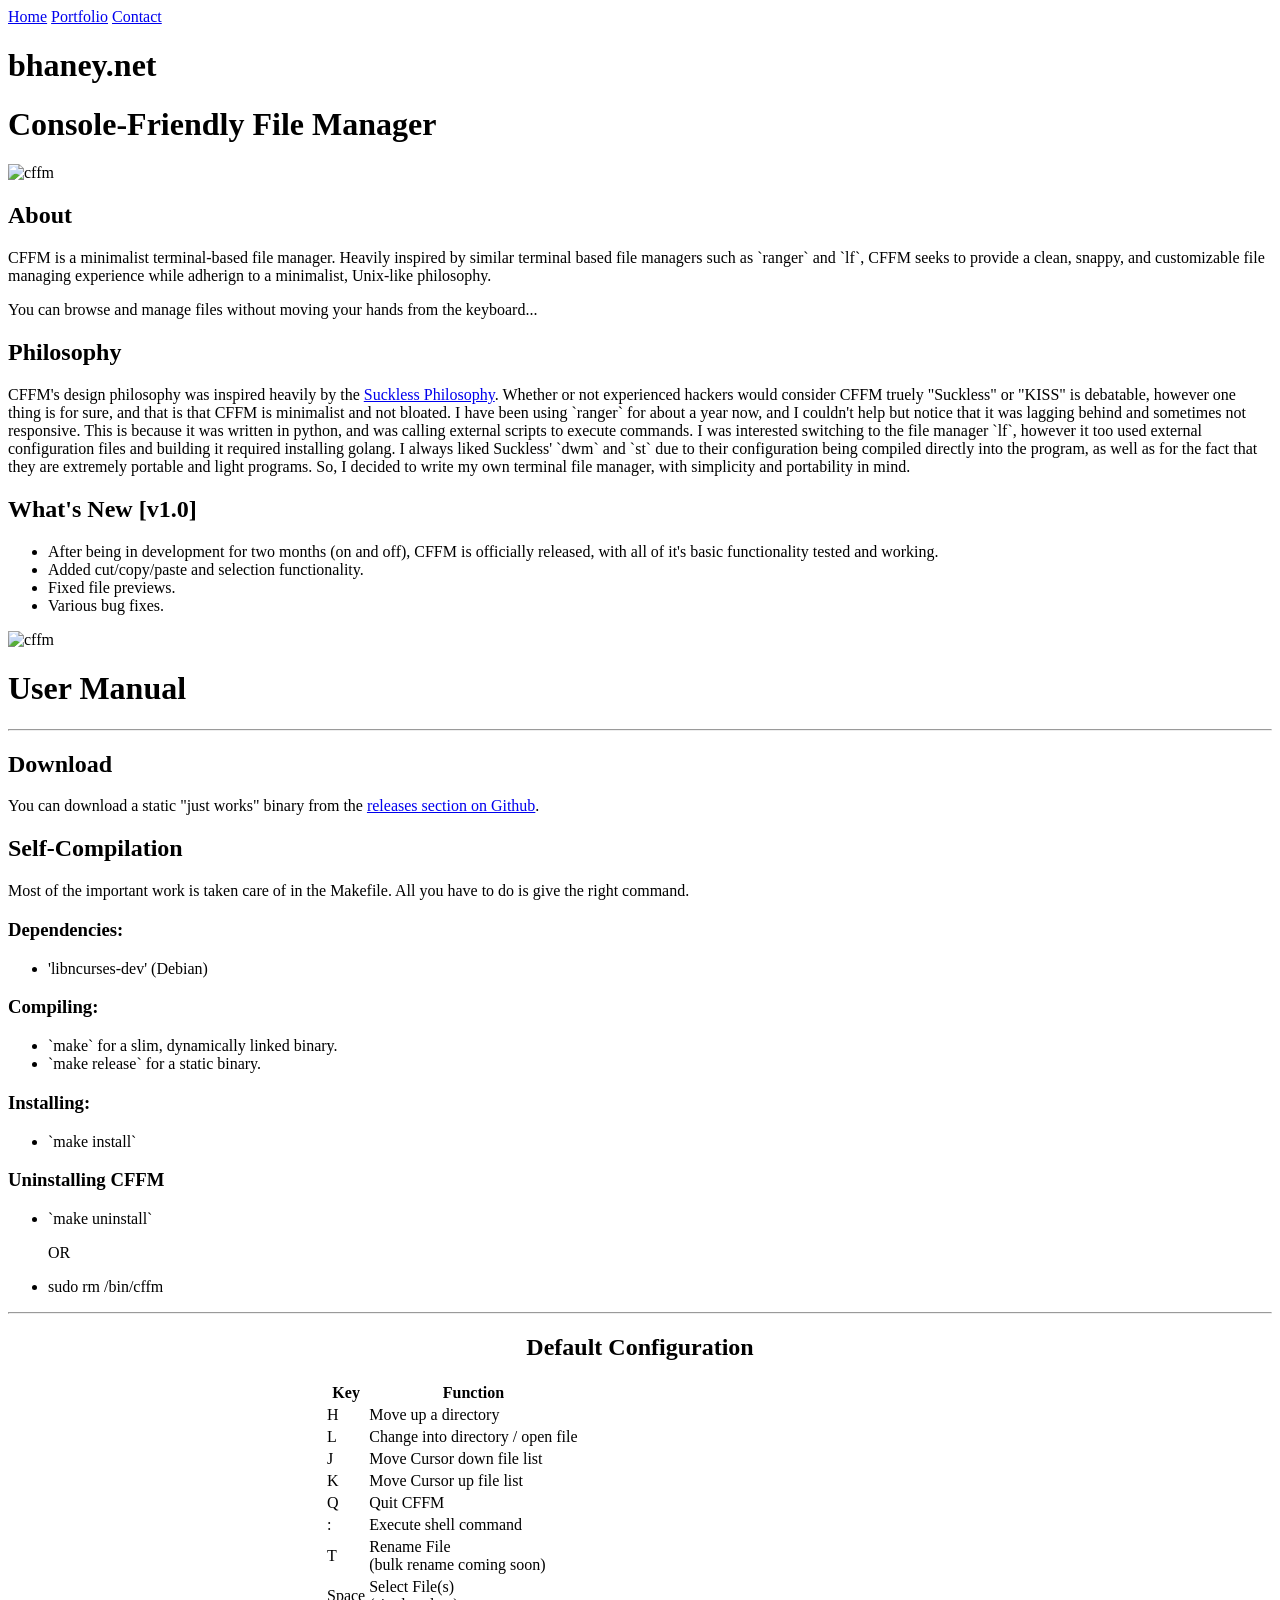
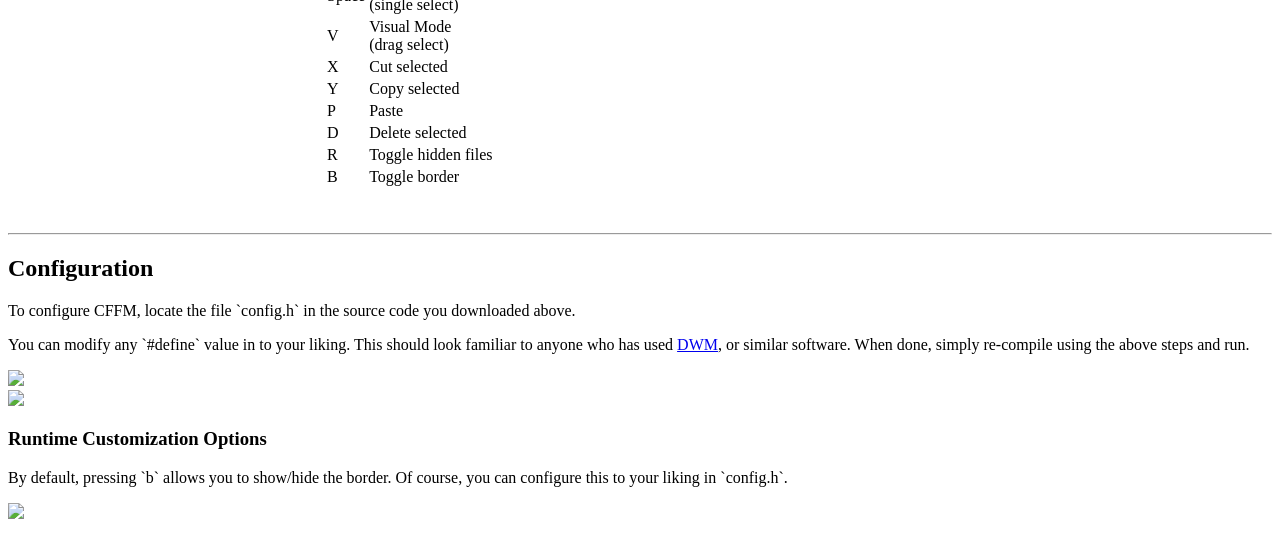
==== about-cffm.html @ 66044478 "Initial Commit" ====
<!DOCTYPE html>
<html lang="en">
<head>
    <meta charset="UTF-8">
    <meta name="viewport" content="width=device-width, initial-scale=1.0">
    <title>bhaney.net</title>
    <link rel="stylesheet" href="res/styles.css">
    <link rel="stylesheet" href="res/fa/css/all.css">
</head>
<body>

    <div class="topnav">
      <a href="index.html">Home</a>
      <a href="portfolio.html">Portfolio</a>
      <a href="contact.html">Contact</a>
      <h1>bhaney.net</h1>
    </div> 

    <header>
        <h1>Console-Friendly File Manager</h1>
    </header>

    <div class = "info-container">
   
    <div class = "about">
      <img src="res/cffm.png" alt="cffm">
    </div>
    <div class="sidebar">
      <h2>About</h2>
      <p>CFFM is a minimalist terminal-based file manager. Heavily inspired by similar terminal based file managers such as `ranger` and `lf`, CFFM seeks to provide a clean, snappy, and customizable file managing experience while adherign to a minimalist, Unix-like philosophy. </p>
    
      <p>You can browse and manage files without moving your hands from the keyboard...</p>
    </div>

   
    </div>

    <div class="section">
      <h2>Philosophy</h2>
      <p>CFFM's design philosophy was inspired heavily by the <a href="https://suckless.org/philosophy/"> Suckless Philosophy</a>. Whether or not experienced hackers would consider CFFM truely "Suckless" or "KISS" is debatable, however one thing is for sure, and that is that CFFM is minimalist and not bloated. I have been using `ranger` for about a year now, and I couldn't help but notice that it was lagging behind and sometimes not responsive. This is because it was written in python, and was calling external scripts to execute commands. I was interested switching to the file manager `lf`, however it too used external configuration files and building it required installing golang. I always liked Suckless' `dwm` and `st` due to their configuration being compiled directly into the program, as well as for the fact that they are extremely portable and light programs. So, I decided to write my own terminal file manager, with simplicity and portability in mind.</p>


    </div>

    <div class="section">
      <h2> What's New [v1.0] </h2>
      <ul>
        <li>After being in development for two months (on and off), CFFM is officially released, with all of it's basic functionality tested and working.</li>

        <li>Added cut/copy/paste and selection functionality.</li>

        <li>Fixed file previews.</li>

        <li>Various bug fixes.</li>
      </ul>

      <img src="res/cffm-useage.gif" alt="cffm">
    </div>


    <div class="section">
      <header>
      <h1> 
        <i class="fa-solid fa-book"></i> 
        User Manual
        <i class="fa-solid fa-book"></i>
      </h1>
      <hr>
      </header>

      <h2> Download <i class="fa-solid fa-download"></i></h2>
      You can download a static "just works" binary from the <a href="https://github.com/pointerisnull/cffm/releases"> releases section on Github</a>.

      <h2>Self-Compilation <i class="fa-solid fa-gears"></i></h2>
      <p>Most of the important work is taken care of in the Makefile. All you have to do is give the right command.</p>
      <h3>Dependencies: </h3>

      <ul>
        <li>'libncurses-dev' (Debian)</li>
      </ul>

      <h3> Compiling:</h3>
        <ul>
          <li>`make` for a slim, dynamically linked binary.</li>

          <li>`make release` for a static binary.</li>
        </ul>
      <h3>Installing:</h3>
        <ul>
          <li>`make install`</li>
        </ul>
      <h3>Uninstalling CFFM</h3>
        <ul>
          <li>`make uninstall`</li>
          <p>OR</p>
          <li>sudo rm /bin/cffm</li>
        </ul>
      <hr>

      <h2 style="text-align: center;">Default Configuration</h2>
      <table style="margin-left: 25%">
      <tr>
        <th>Key</th>
        <th>Function</th>
      </tr>      
      <tr>
        <td>H</td>
        <td>Move up a directory</td>
      </tr>
      <tr>
        <td>L</td>
        <td>Change into directory / open file</td>
      </tr>
      <tr>
        <td>J</td>
        <td>Move Cursor down file list</td>
      </tr>
      <tr>
        <td>K</td>
        <td>Move Cursor up file list</td>
      </tr>
      <tr>
        <td>Q</td>
        <td>Quit CFFM</td>
      </tr>
      <tr>
        <td>:</td>
        <td>Execute shell command</td>
      </tr>
      <tr>
        <td>T</td>
        <td>Rename File <br>(bulk rename coming soon)</td>
      </tr>
      <tr>
        <td>Space</td>
        <td>Select File(s)<br>(single select)</td>
      </tr>
      <tr>
        <td>V</td>
        <td>Visual Mode <br>(drag select)</td>
      </tr>
      <tr>
        <td>X</td>
        <td>Cut selected</td>
      </tr>
      <tr>
        <td>Y</td>
        <td>Copy selected</td>
      </tr>
      <tr>
        <td>P</td>
        <td>Paste</td>
      </tr>
      <tr>
        <td>D</td>
        <td>Delete selected</td>
      </tr>
      <tr>
        <td>R</td>
        <td>Toggle hidden files</td>
      </tr>
      <tr>
        <td>B</td>
        <td>Toggle border</td>
      </tr>
      </table>
      <br>
      <br>
      <hr>
    </div>

      <div class = "info-container">

      <div class="sidebar">
        <h2> Configuration <i class="fa-solid fa-wrench"></i></h2>
        <p>To configure CFFM, locate the file `config.h` in the source code you downloaded above.</p>
        <p>You can modify any `#define` value in to your liking. This should look familiar to anyone who has used <a href="https://dwm.suckless.org/">DWM</a>, or similar software. When done, simply re-compile using the above steps and run.</p>
      </div>

       <div class = "about">
        <img src="res/config.h.png">
      </div>
         
    </div>

    <div class = "section">
      <img src="res/cffm-custom.gif">
    </div>

    <div class = "section">
      <h3>Runtime Customization Options</h3> 
      <p>By default, pressing `b` allows you to show/hide the border. Of course, you can configure this to your liking in `config.h`.</p>
      <img src="res/borderswitch.gif">
      <h4> </h4>
    </div>
</body>
</html>
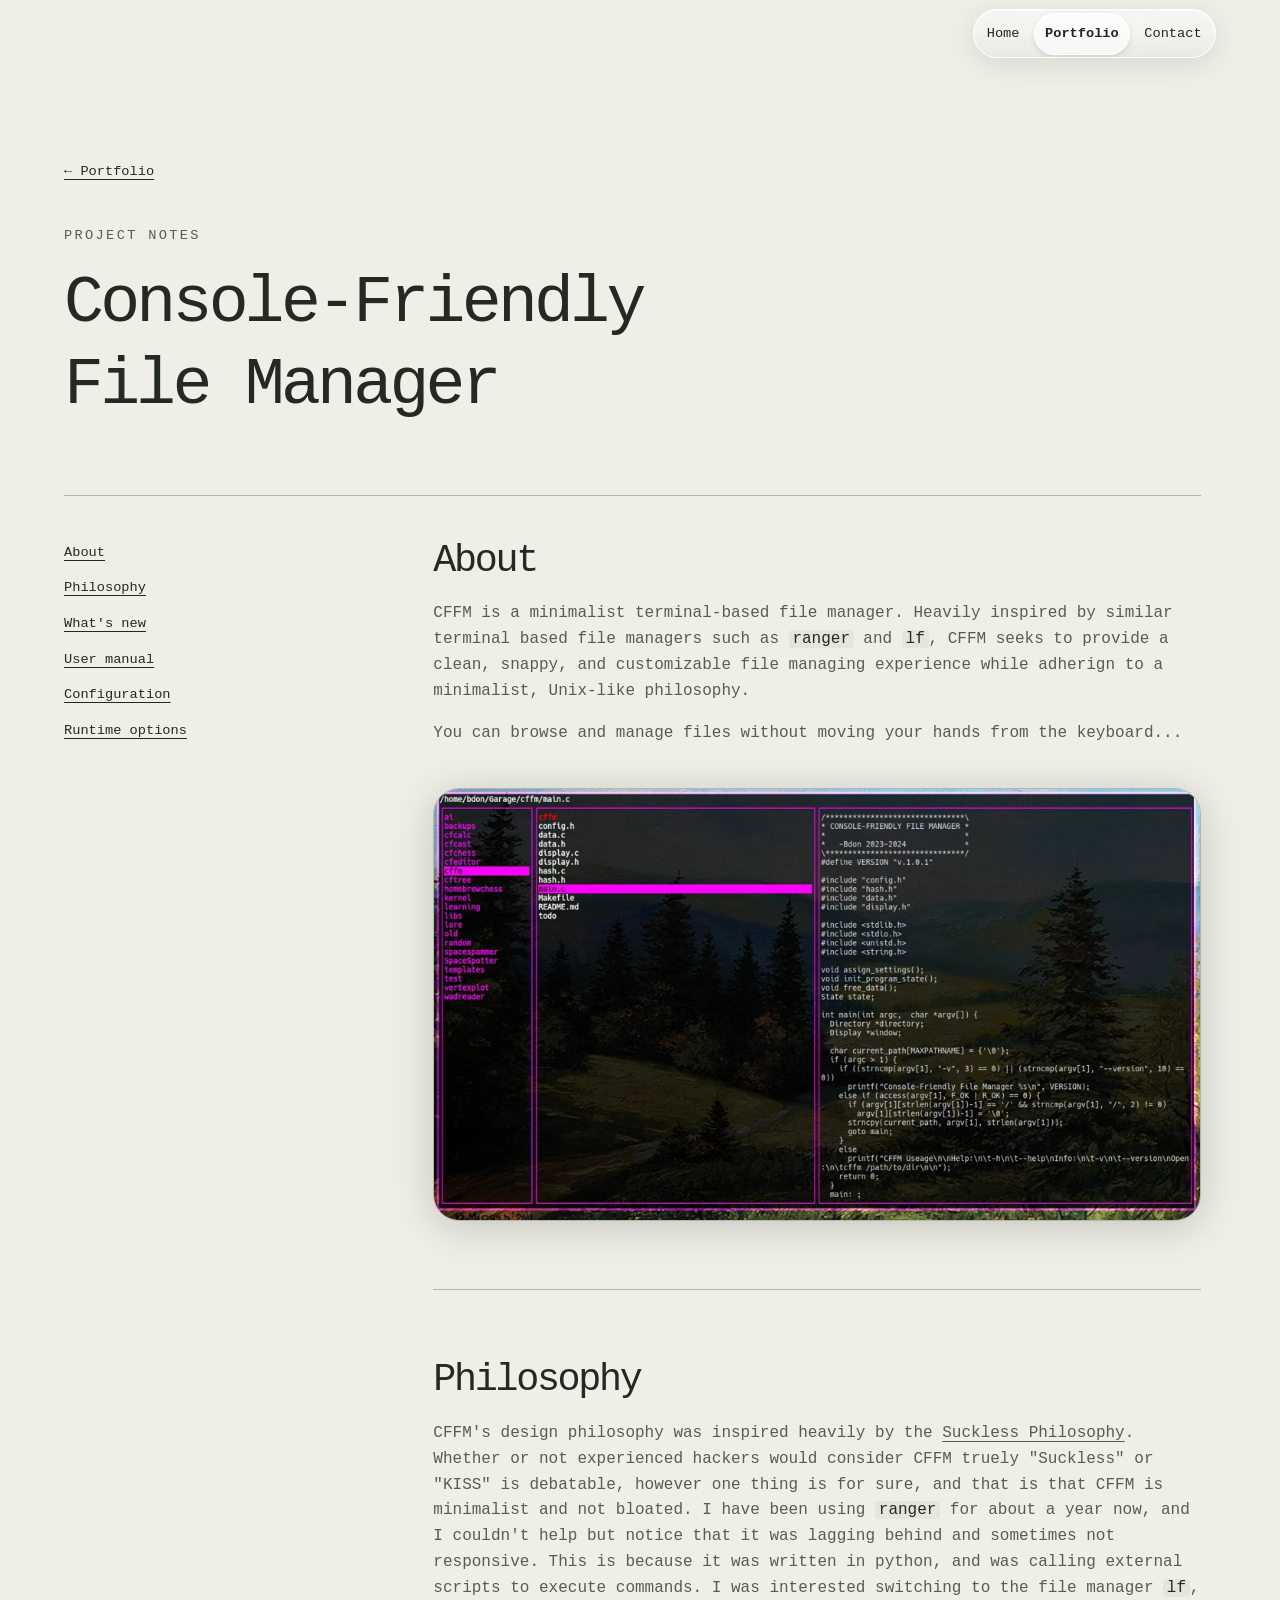
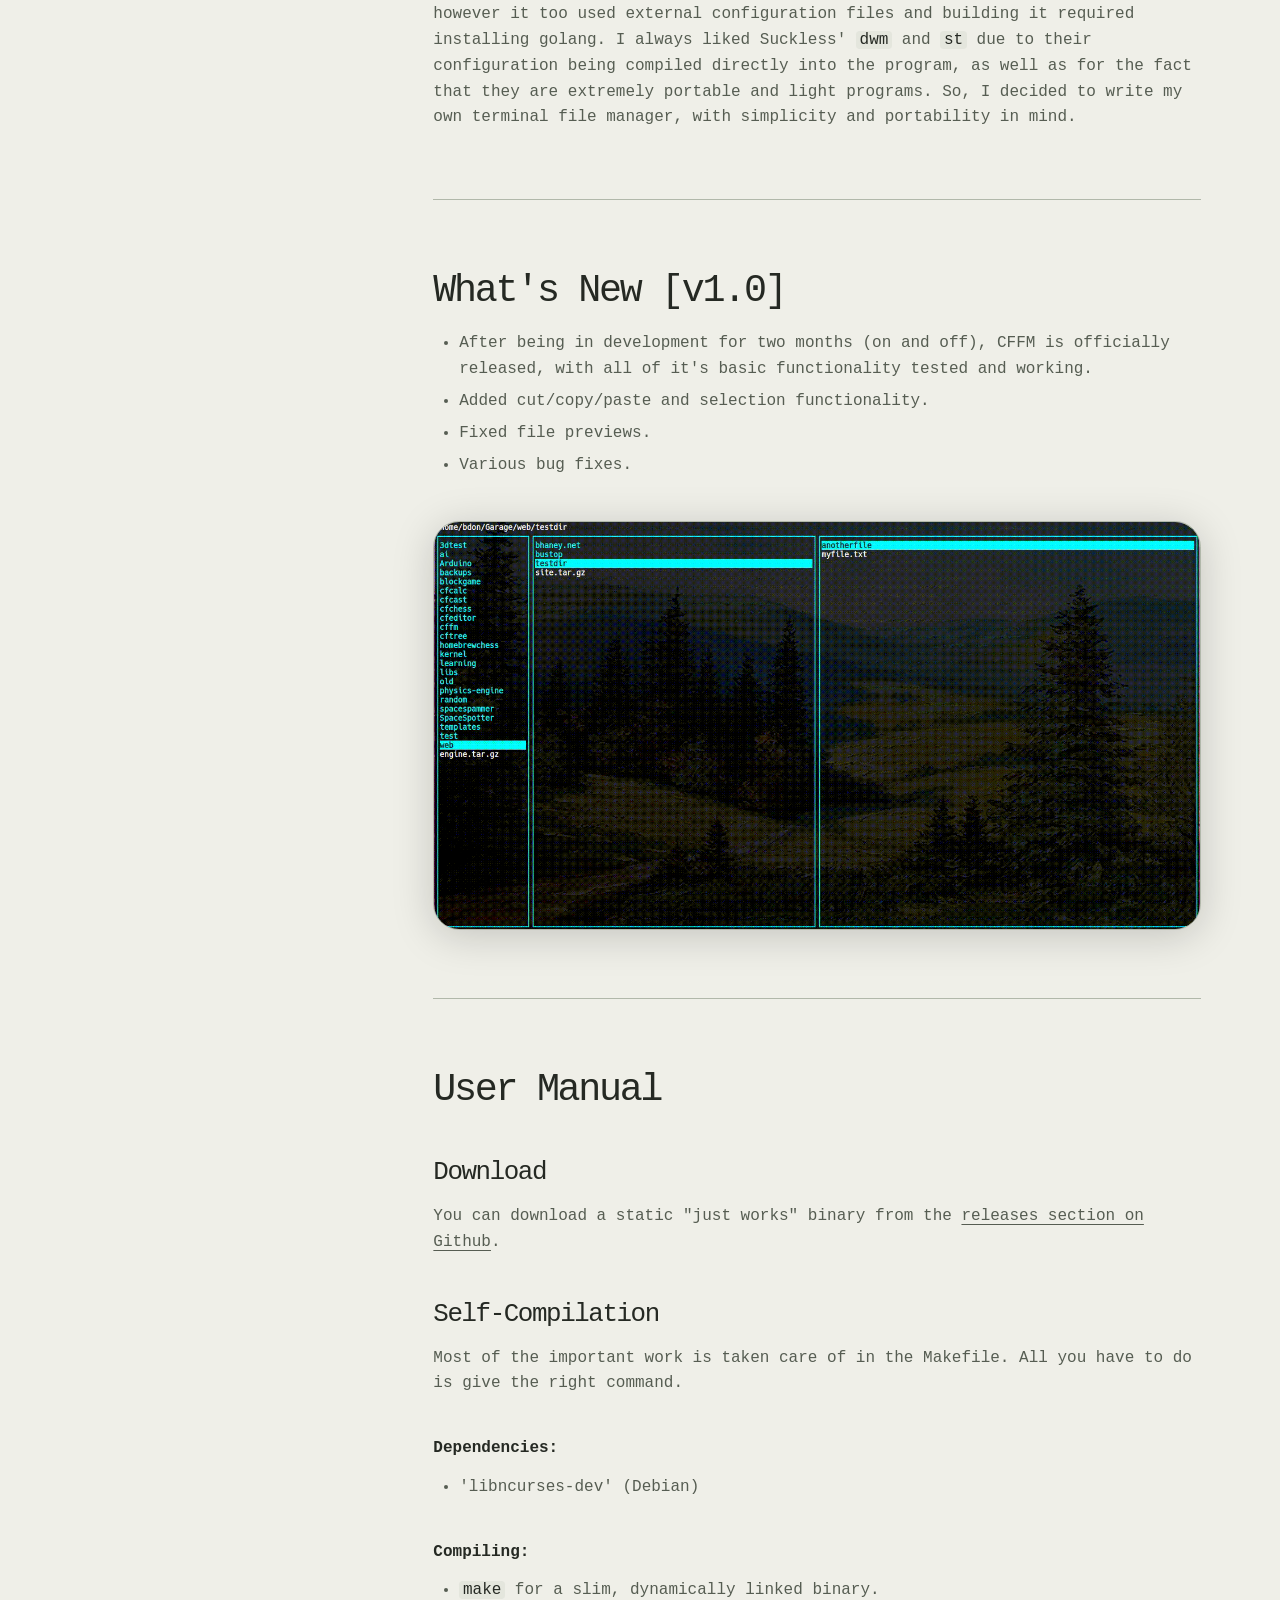
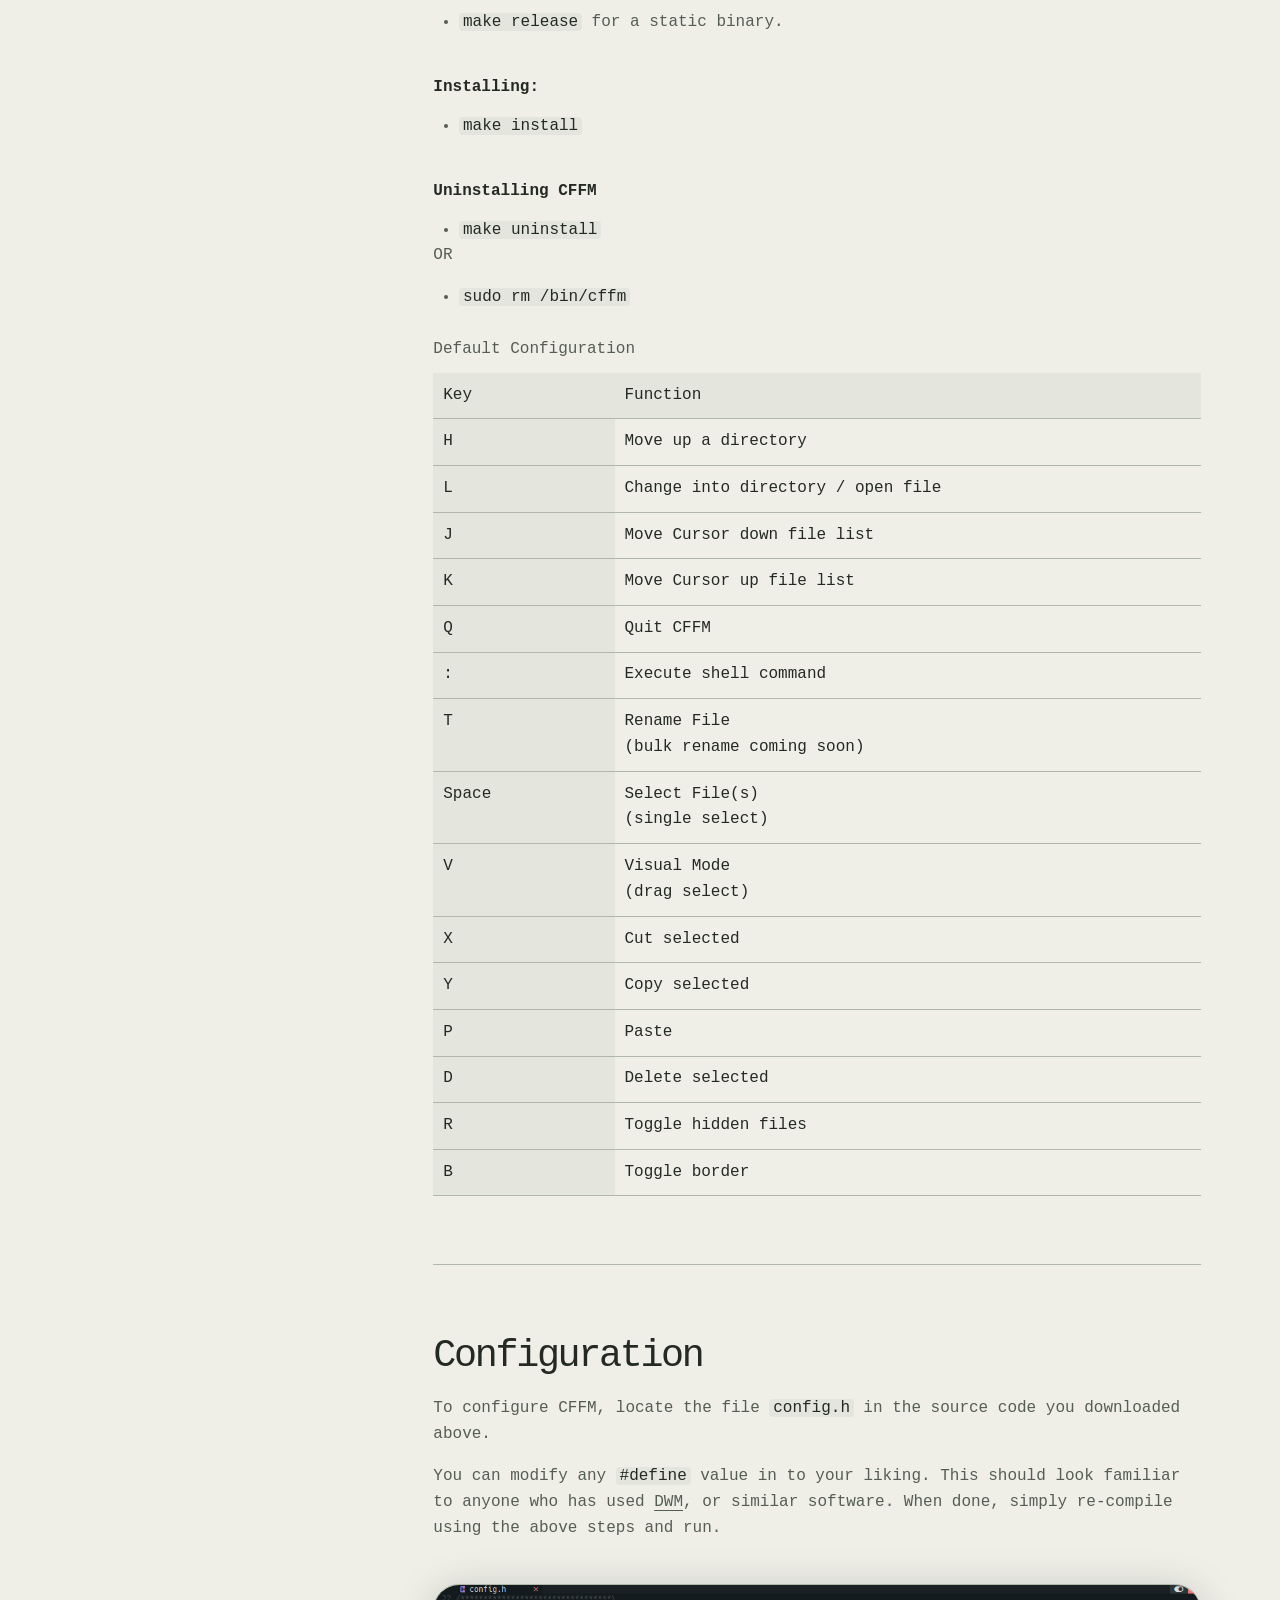
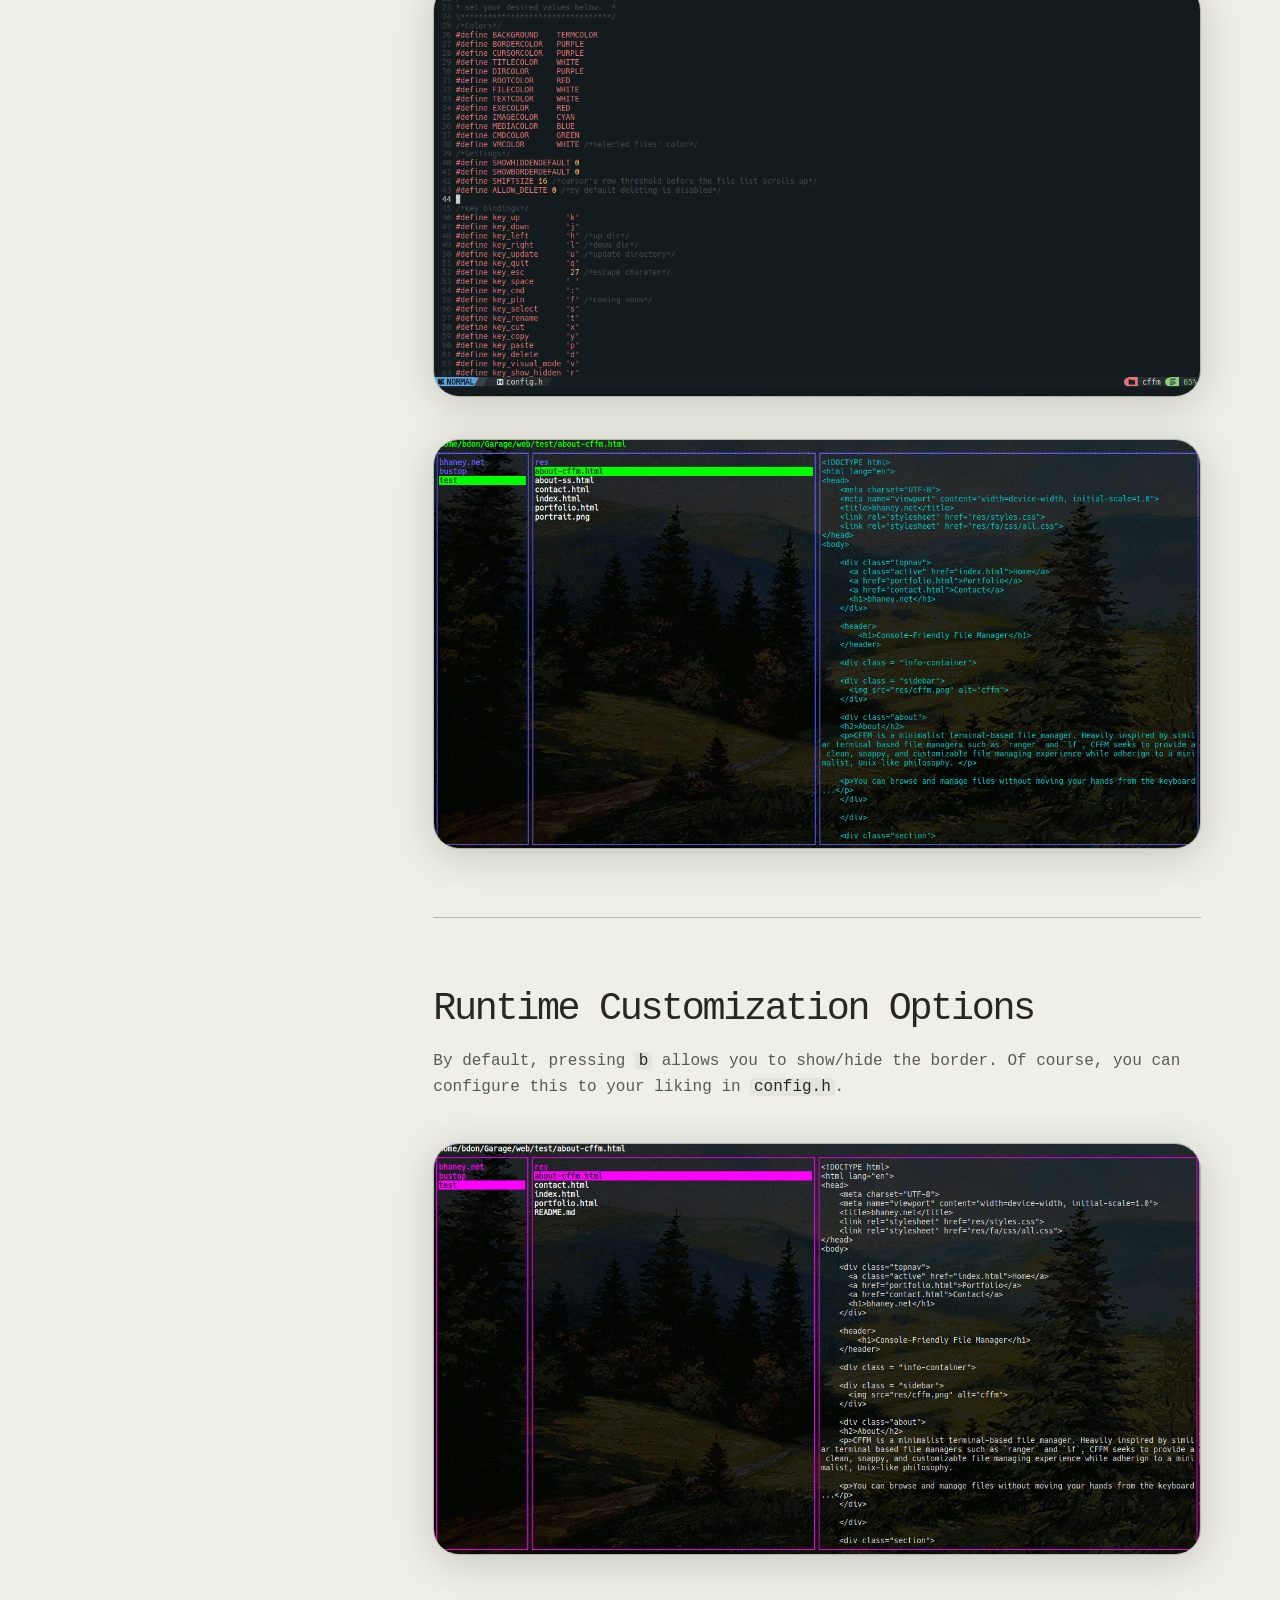
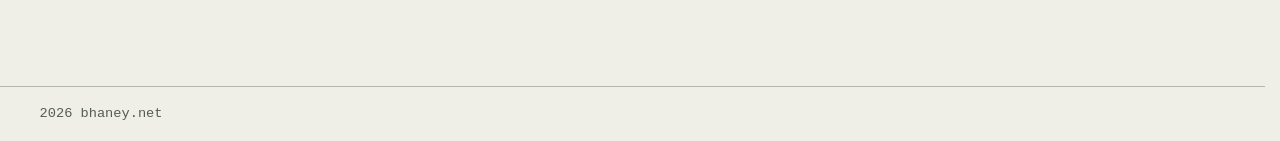
==== commit 2ed810c2: "Complete overhaul. Includes Javascript animation fallback if browser does not support new CSS." ====
--- a/about-cffm.html
+++ b/about-cffm.html
@@ -1,197 +1,360 @@
 <!DOCTYPE html>
 <html lang="en">
+
 <head>
     <meta charset="UTF-8">
     <meta name="viewport" content="width=device-width, initial-scale=1.0">
     <title>bhaney.net</title>
-    <link rel="stylesheet" href="res/styles.css">
-    <link rel="stylesheet" href="res/fa/css/all.css">
+    <link rel="stylesheet" href="css/root.css">
+    <link rel="stylesheet" href="css/elements.css">
+    <link rel="stylesheet" href="css/animate.css">
+    <link rel="stylesheet" href="css/glass.css">
+    <link rel="stylesheet" href="css/popup.css">
+    <link rel="stylesheet" href="css/liquid.css">
+    <script src="js/style.js"></script>
 </head>
-<body>
-
-    <div class="topnav">
-      <a href="index.html">Home</a>
-      <a href="portfolio.html">Portfolio</a>
-      <a href="contact.html">Contact</a>
-      <h1>bhaney.net</h1>
-    </div> 
-
-    <header>
-        <h1>Console-Friendly File Manager</h1>
+
+<body class="project-page">
+    <a class="skip" href="#main">Skip to content</a>
+
+    <header class="topnav">
+        <a class="brand" href="index.html">bhaney.net</a>
+        <nav aria-label="Primary">
+            <a href="index.html">Home</a>
+            <a href="portfolio.html" aria-current="location">Portfolio</a>
+            <a href="contact.html">Contact</a>
+        </nav>
     </header>
 
-    <div class = "info-container">
-   
-    <div class = "about">
-      <img src="res/cffm.png" alt="cffm">
-    </div>
-    <div class="sidebar">
-      <h2>About</h2>
-      <p>CFFM is a minimalist terminal-based file manager. Heavily inspired by similar terminal based file managers such as `ranger` and `lf`, CFFM seeks to provide a clean, snappy, and customizable file managing experience while adherign to a minimalist, Unix-like philosophy. </p>
-    
-      <p>You can browse and manage files without moving your hands from the keyboard...</p>
-    </div>
-
-   
-    </div>
-
-    <div class="section">
-      <h2>Philosophy</h2>
-      <p>CFFM's design philosophy was inspired heavily by the <a href="https://suckless.org/philosophy/"> Suckless Philosophy</a>. Whether or not experienced hackers would consider CFFM truely "Suckless" or "KISS" is debatable, however one thing is for sure, and that is that CFFM is minimalist and not bloated. I have been using `ranger` for about a year now, and I couldn't help but notice that it was lagging behind and sometimes not responsive. This is because it was written in python, and was calling external scripts to execute commands. I was interested switching to the file manager `lf`, however it too used external configuration files and building it required installing golang. I always liked Suckless' `dwm` and `st` due to their configuration being compiled directly into the program, as well as for the fact that they are extremely portable and light programs. So, I decided to write my own terminal file manager, with simplicity and portability in mind.</p>
-
-
-    </div>
-
-    <div class="section">
-      <h2> What's New [v1.0] </h2>
-      <ul>
-        <li>After being in development for two months (on and off), CFFM is officially released, with all of it's basic functionality tested and working.</li>
-
-        <li>Added cut/copy/paste and selection functionality.</li>
-
-        <li>Fixed file previews.</li>
-
-        <li>Various bug fixes.</li>
-      </ul>
-
-      <img src="res/cffm-useage.gif" alt="cffm">
-    </div>
-
-
-    <div class="section">
-      <header>
-      <h1> 
-        <i class="fa-solid fa-book"></i> 
-        User Manual
-        <i class="fa-solid fa-book"></i>
-      </h1>
-      <hr>
-      </header>
-
-      <h2> Download <i class="fa-solid fa-download"></i></h2>
-      You can download a static "just works" binary from the <a href="https://github.com/pointerisnull/cffm/releases"> releases section on Github</a>.
-
-      <h2>Self-Compilation <i class="fa-solid fa-gears"></i></h2>
-      <p>Most of the important work is taken care of in the Makefile. All you have to do is give the right command.</p>
-      <h3>Dependencies: </h3>
-
-      <ul>
-        <li>'libncurses-dev' (Debian)</li>
-      </ul>
-
-      <h3> Compiling:</h3>
-        <ul>
-          <li>`make` for a slim, dynamically linked binary.</li>
-
-          <li>`make release` for a static binary.</li>
-        </ul>
-      <h3>Installing:</h3>
-        <ul>
-          <li>`make install`</li>
-        </ul>
-      <h3>Uninstalling CFFM</h3>
-        <ul>
-          <li>`make uninstall`</li>
-          <p>OR</p>
-          <li>sudo rm /bin/cffm</li>
-        </ul>
-      <hr>
-
-      <h2 style="text-align: center;">Default Configuration</h2>
-      <table style="margin-left: 25%">
-      <tr>
-        <th>Key</th>
-        <th>Function</th>
-      </tr>      
-      <tr>
-        <td>H</td>
-        <td>Move up a directory</td>
-      </tr>
-      <tr>
-        <td>L</td>
-        <td>Change into directory / open file</td>
-      </tr>
-      <tr>
-        <td>J</td>
-        <td>Move Cursor down file list</td>
-      </tr>
-      <tr>
-        <td>K</td>
-        <td>Move Cursor up file list</td>
-      </tr>
-      <tr>
-        <td>Q</td>
-        <td>Quit CFFM</td>
-      </tr>
-      <tr>
-        <td>:</td>
-        <td>Execute shell command</td>
-      </tr>
-      <tr>
-        <td>T</td>
-        <td>Rename File <br>(bulk rename coming soon)</td>
-      </tr>
-      <tr>
-        <td>Space</td>
-        <td>Select File(s)<br>(single select)</td>
-      </tr>
-      <tr>
-        <td>V</td>
-        <td>Visual Mode <br>(drag select)</td>
-      </tr>
-      <tr>
-        <td>X</td>
-        <td>Cut selected</td>
-      </tr>
-      <tr>
-        <td>Y</td>
-        <td>Copy selected</td>
-      </tr>
-      <tr>
-        <td>P</td>
-        <td>Paste</td>
-      </tr>
-      <tr>
-        <td>D</td>
-        <td>Delete selected</td>
-      </tr>
-      <tr>
-        <td>R</td>
-        <td>Toggle hidden files</td>
-      </tr>
-      <tr>
-        <td>B</td>
-        <td>Toggle border</td>
-      </tr>
-      </table>
-      <br>
-      <br>
-      <hr>
-    </div>
-
-      <div class = "info-container">
-
-      <div class="sidebar">
-        <h2> Configuration <i class="fa-solid fa-wrench"></i></h2>
-        <p>To configure CFFM, locate the file `config.h` in the source code you downloaded above.</p>
-        <p>You can modify any `#define` value in to your liking. This should look familiar to anyone who has used <a href="https://dwm.suckless.org/">DWM</a>, or similar software. When done, simply re-compile using the above steps and run.</p>
-      </div>
-
-       <div class = "about">
-        <img src="res/config.h.png">
-      </div>
-         
-    </div>
-
-    <div class = "section">
-      <img src="res/cffm-custom.gif">
-    </div>
-
-    <div class = "section">
-      <h3>Runtime Customization Options</h3> 
-      <p>By default, pressing `b` allows you to show/hide the border. Of course, you can configure this to your liking in `config.h`.</p>
-      <img src="res/borderswitch.gif">
-      <h4> </h4>
-    </div>
+    <main id="main" tabindex="-1">
+        <header class="page-header container">
+            <a class="back" href="portfolio.html">← Portfolio</a>
+            <p class="eyebrow">Project notes</p>
+            <h1>Console-Friendly File Manager</h1>
+        </header>
+
+        <div class="container article">
+            <nav class="contents" aria-label="On this page">
+                <a href="#about">About</a>
+                <a href="#philosophy">Philosophy</a>
+                <a href="#release">What's new</a>
+                <a href="#manual">User manual</a>
+                <a href="#configuration">Configuration</a>
+                <a href="#runtime">Runtime options</a>
+            </nav>
+
+            <article class="prose">
+                <section id="about">
+                    <h2 class="reveal">About</h2>
+                    <p class="reveal">CFFM is a minimalist terminal-based file manager. Heavily inspired by similar
+                        terminal based file managers such as <code>ranger</code> and <code>lf</code>, CFFM seeks to
+                        provide a clean, snappy, and customizable file managing experience while adherign to a
+                        minimalist, Unix-like philosophy.</p>
+                    <p class="reveal">You can browse and manage files without moving your hands from the keyboard...</p>
+                    <figure class="fade">
+                        <button type="button" class="preview" commandfor="cffm-file-manager-preview"
+                            command="show-modal" aria-label="Enlarge CFFM file manager screenshot">
+                            <img src="res/img/cffm-preview.webp"
+                                alt="CFFM showing a directory tree, file list, and C source preview." width="1000"
+                                height="562" loading="lazy">
+                        </button>
+                    </figure>
+                </section>
+
+                <section class="reveal" id="philosophy">
+                    <h2>Philosophy</h2>
+                    <p>CFFM's design philosophy was inspired heavily by the <a href="https://suckless.org/philosophy/">
+                            Suckless Philosophy</a>. Whether or not experienced hackers would consider CFFM truely
+                        "Suckless" or "KISS" is debatable, however one thing is for sure, and that is that CFFM is
+                        minimalist and not bloated. I have been using <code>ranger</code> for about a year now, and I
+                        couldn't help but notice that it was lagging behind and sometimes not responsive. This is
+                        because it was written in python, and was calling external scripts to execute commands. I was
+                        interested switching to the file manager <code>lf</code>, however it too used external
+                        configuration files and building it required installing golang. I always liked Suckless'
+                        <code>dwm</code> and <code>st</code> due to their configuration being compiled directly into the
+                        program, as well as for the fact that they are extremely portable and light programs. So, I
+                        decided to write my own terminal file manager, with simplicity and portability in mind.</p>
+                </section>
+
+                <section id="release">
+                    <h2 class="reveal">What's New [v1.0]</h2>
+                    <ul class="reveal">
+                        <li>After being in development for two months (on and off), CFFM is officially released, with
+                            all of it's basic functionality tested and working.</li>
+                        <li>Added cut/copy/paste and selection functionality.</li>
+                        <li>Fixed file previews.</li>
+                        <li>Various bug fixes.</li>
+                    </ul>
+                    <figure class="fade">
+                        <button type="button" class="preview" commandfor="cffm-file-browsing-preview"
+                            command="show-modal" aria-label="Enlarge CFFM file browsing demonstration">
+                            <img src="res/img/cffm-useage-preview.webp"
+                                alt="Still frame from the CFFM file browsing demonstration." width="1348" height="717"
+                                loading="lazy">
+                        </button>
+                    </figure>
+                </section>
+
+                <section class="reveal" id="manual">
+                    <h2>User Manual</h2>
+                    <h3>Download</h3>
+                    <p>You can download a static &quot;just works&quot; binary from the <a
+                            href="https://github.com/pointerisnull/cffm/releases">releases section on Github</a>.</p>
+                    <h3>Self-Compilation</h3>
+                    <p>Most of the important work is taken care of in the Makefile. All you have to do is give the right
+                        command.</p>
+                    <h4>Dependencies:</h4>
+                    <ul>
+                        <li>'libncurses-dev' (Debian)</li>
+                    </ul>
+                    <h4>Compiling:</h4>
+                    <ul>
+                        <li><code>make</code> for a slim, dynamically linked binary.</li>
+                        <li><code>make release</code> for a static binary.</li>
+                    </ul>
+                    <h4>Installing:</h4>
+                    <ul>
+                        <li><code>make install</code></li>
+                    </ul>
+                    <h4>Uninstalling CFFM</h4>
+                    <ul>
+                        <li><code>make uninstall</code></li>
+                    </ul>
+                    <p>OR</p>
+                    <ul>
+                        <li><code>sudo rm /bin/cffm</code></li>
+                    </ul>
+                    <table>
+                        <caption>Default Configuration</caption>
+                        <thead>
+                            <tr>
+                                <th scope="col">Key</th>
+                                <th scope="col">Function</th>
+                            </tr>
+                        </thead>
+                        <tbody>
+                            <tr>
+                                <th scope="row"><kbd>H</kbd></th>
+                                <td>Move up a directory</td>
+                            </tr>
+                            <tr>
+                                <th scope="row"><kbd>L</kbd></th>
+                                <td>Change into directory / open file</td>
+                            </tr>
+                            <tr>
+                                <th scope="row"><kbd>J</kbd></th>
+                                <td>Move Cursor down file list</td>
+                            </tr>
+                            <tr>
+                                <th scope="row"><kbd>K</kbd></th>
+                                <td>Move Cursor up file list</td>
+                            </tr>
+                            <tr>
+                                <th scope="row"><kbd>Q</kbd></th>
+                                <td>Quit CFFM</td>
+                            </tr>
+                            <tr>
+                                <th scope="row"><kbd>:</kbd></th>
+                                <td>Execute shell command</td>
+                            </tr>
+                            <tr>
+                                <th scope="row"><kbd>T</kbd></th>
+                                <td>Rename File <br>(bulk rename coming soon)</td>
+                            </tr>
+                            <tr>
+                                <th scope="row"><kbd>Space</kbd></th>
+                                <td>Select File(s)<br>(single select)</td>
+                            </tr>
+                            <tr>
+                                <th scope="row"><kbd>V</kbd></th>
+                                <td>Visual Mode <br>(drag select)</td>
+                            </tr>
+                            <tr>
+                                <th scope="row"><kbd>X</kbd></th>
+                                <td>Cut selected</td>
+                            </tr>
+                            <tr>
+                                <th scope="row"><kbd>Y</kbd></th>
+                                <td>Copy selected</td>
+                            </tr>
+                            <tr>
+                                <th scope="row"><kbd>P</kbd></th>
+                                <td>Paste</td>
+                            </tr>
+                            <tr>
+                                <th scope="row"><kbd>D</kbd></th>
+                                <td>Delete selected</td>
+                            </tr>
+                            <tr>
+                                <th scope="row"><kbd>R</kbd></th>
+                                <td>Toggle hidden files</td>
+                            </tr>
+                            <tr>
+                                <th scope="row"><kbd>B</kbd></th>
+                                <td>Toggle border</td>
+                            </tr>
+                        </tbody>
+                    </table>
+                </section>
+
+                <section id="configuration">
+                    <h2 class="reveal">Configuration</h2>
+                    <p class="reveal">To configure CFFM, locate the file <code>config.h</code> in the source code you
+                        downloaded above.</p>
+                    <p class="reveal">You can modify any <code>#define</code> value in to your liking. This should look
+                        familiar to anyone who has used <a href="https://dwm.suckless.org/">DWM</a>, or similar
+                        software. When done, simply re-compile using the above steps and run.</p>
+                    <figure class="fade">
+                        <button type="button" class="preview" commandfor="cffm-configuration-preview"
+                            command="show-modal" aria-label="Enlarge CFFM configuration screenshot">
+                            <img src="res/img/config.h.png"
+                                alt="CFFM config.h showing color values, settings, and key bindings." width="1339"
+                                height="720" loading="lazy">
+                        </button>
+                    </figure>
+                    <figure class="fade">
+                        <button type="button" class="preview" commandfor="cffm-customization-preview"
+                            command="show-modal" aria-label="Enlarge CFFM appearance customization demonstration">
+                            <img src="res/img/cffm-custom-preview.webp"
+                                alt="Still frame from the CFFM appearance customization demonstration." width="1345"
+                                height="717" loading="lazy">
+                        </button>
+                    </figure>
+                </section>
+
+                <section id="runtime">
+                    <h2 class="reveal">Runtime Customization Options</h2>
+                    <p class="reveal">By default, pressing <code>b</code> allows you to show/hide the border. Of course,
+                        you can configure this to your liking in <code>config.h</code>.</p>
+                    <figure class="fade">
+                        <button type="button" class="preview" commandfor="cffm-border-visibility-preview"
+                            command="show-modal" aria-label="Enlarge CFFM border visibility demonstration">
+                            <img src="res/img/borderswitch-preview.webp"
+                                alt="Still frame from the CFFM border visibility demonstration." width="1346"
+                                height="720" loading="lazy">
+                        </button>
+                    </figure>
+                </section>
+            </article>
+        </div>
+    </main>
+
+    <dialog class="popup image-popup" id="cffm-file-manager-preview"
+        aria-labelledby="cffm-file-manager-preview-caption">
+        <div class="toolbar">
+            <button type="button" class="close" commandfor="cffm-file-manager-preview" command="close"
+                aria-label="Close image preview" autofocus>
+                <svg viewBox="0 0 24 24" width="1em" height="1em" fill="none" stroke="currentColor" stroke-width="1.618"
+                    stroke-linecap="round" aria-hidden="true" focusable="false">
+                    <path d="m6 6 12 12M18 6 6 18" />
+                </svg>
+            </button>
+        </div>
+        <div class="content">
+            <figure>
+                <div class="image" style="--image-width: 1366px; --image-ratio: 1366 / 768">
+                    <img src="res/img/cffm.png" alt="CFFM showing a directory tree, file list, and C source preview."
+                        loading="lazy" width="1366" height="768" decoding="async">
+                </div>
+                <figcaption id="cffm-file-manager-preview-caption">CFFM file manager screenshot</figcaption>
+            </figure>
+        </div>
+    </dialog>
+
+    <dialog class="popup image-popup" id="cffm-file-browsing-preview"
+        aria-labelledby="cffm-file-browsing-preview-caption">
+        <div class="toolbar">
+            <button type="button" class="close" commandfor="cffm-file-browsing-preview" command="close"
+                aria-label="Close image preview" autofocus>
+                <svg viewBox="0 0 24 24" width="1em" height="1em" fill="none" stroke="currentColor" stroke-width="1.618"
+                    stroke-linecap="round" aria-hidden="true" focusable="false">
+                    <path d="m6 6 12 12M18 6 6 18" />
+                </svg>
+            </button>
+        </div>
+        <div class="content">
+            <figure>
+                <div class="image" style="--image-width: 1348px; --image-ratio: 1348 / 717">
+                    <img src="res/img/cffm-useage.gif" alt="Still frame from the CFFM file browsing demonstration."
+                        loading="lazy" width="1348" height="717" decoding="async">
+                </div>
+                <figcaption id="cffm-file-browsing-preview-caption">CFFM file browsing animation</figcaption>
+            </figure>
+        </div>
+    </dialog>
+
+    <dialog class="popup image-popup" id="cffm-configuration-preview"
+        aria-labelledby="cffm-configuration-preview-caption">
+        <div class="toolbar">
+            <button type="button" class="close" commandfor="cffm-configuration-preview" command="close"
+                aria-label="Close image preview" autofocus>
+                <svg viewBox="0 0 24 24" width="1em" height="1em" fill="none" stroke="currentColor" stroke-width="1.618"
+                    stroke-linecap="round" aria-hidden="true" focusable="false">
+                    <path d="m6 6 12 12M18 6 6 18" />
+                </svg>
+            </button>
+        </div>
+        <div class="content">
+            <figure>
+                <div class="image" style="--image-width: 1339px; --image-ratio: 1339 / 720">
+                    <img src="res/img/config.h.png"
+                        alt="CFFM config.h showing color values, settings, and key bindings." width="1339" height="720"
+                        loading="lazy" decoding="async">
+                </div>
+                <figcaption id="cffm-configuration-preview-caption">CFFM config.h showing color values, settings, and
+                    key bindings.</figcaption>
+            </figure>
+        </div>
+    </dialog>
+
+    <dialog class="popup image-popup" id="cffm-customization-preview"
+        aria-labelledby="cffm-customization-preview-caption">
+        <div class="toolbar">
+            <button type="button" class="close" commandfor="cffm-customization-preview" command="close"
+                aria-label="Close image preview" autofocus>
+                <svg viewBox="0 0 24 24" width="1em" height="1em" fill="none" stroke="currentColor" stroke-width="1.618"
+                    stroke-linecap="round" aria-hidden="true" focusable="false">
+                    <path d="m6 6 12 12M18 6 6 18" />
+                </svg>
+            </button>
+        </div>
+        <div class="content">
+            <figure>
+                <div class="image" style="--image-width: 1345px; --image-ratio: 1345 / 717">
+                    <img src="res/img/cffm-custom.gif"
+                        alt="Still frame from the CFFM appearance customization demonstration." loading="lazy"
+                        width="1345" height="717" decoding="async">
+                </div>
+                <figcaption id="cffm-customization-preview-caption">CFFM appearance customization animation</figcaption>
+            </figure>
+        </div>
+    </dialog>
+
+    <dialog class="popup image-popup" id="cffm-border-visibility-preview"
+        aria-labelledby="cffm-border-visibility-preview-caption">
+        <div class="toolbar">
+            <button type="button" class="close" commandfor="cffm-border-visibility-preview" command="close"
+                aria-label="Close image preview" autofocus>
+                <svg viewBox="0 0 24 24" width="1em" height="1em" fill="none" stroke="currentColor" stroke-width="1.618"
+                    stroke-linecap="round" aria-hidden="true" focusable="false">
+                    <path d="m6 6 12 12M18 6 6 18" />
+                </svg>
+            </button>
+        </div>
+        <div class="content">
+            <figure>
+                <div class="image" style="--image-width: 1346px; --image-ratio: 1346 / 720">
+                    <img src="res/img/borderswitch.gif" alt="Still frame from the CFFM border visibility demonstration."
+                        loading="lazy" width="1346" height="720" decoding="async">
+                </div>
+                <figcaption id="cffm-border-visibility-preview-caption">CFFM border visibility animation</figcaption>
+            </figure>
+        </div>
+    </dialog>
+
+    <footer class="footer">
+        <p>2026 bhaney.net</p>
+    </footer>
 </body>
-</html>
+
+</html>
--- a/css/root.css
+++ b/css/root.css
@@ -0,0 +1,263 @@
+:root {
+    color-scheme: dark;
+    --bg: #202221;
+    --surface: #292b2a;
+    /* Shared hue for both glass themes; cards and lighter controls derive from it. */
+    --secondary: #dee6da;
+    --text-main: #f0f0eb;
+    --text-dim: #b6b9b3;
+    --ink: #222522;
+    --border: #51554f;
+    --hero-border: rgb(240 240 235 / 0.4);
+    --hero-overlay: linear-gradient(to right, rgba(26, 24, 24, 0.95), rgba(9, 12, 11, 0.64));
+    --media-bg: #161817;
+    --font-mono: "SFMono-Regular", Consolas, "Liberation Mono", Menlo, monospace;
+    /* Golden ratio scale shared by typography, spacing, and element sizes. */
+    --golden-ratio: 1.618;
+    --s-xxxs: 0.146rem;
+    --s-xxs: 0.236rem;
+    --s-xs: 0.382rem;
+    --s-sm: 0.618rem;
+    --s-md: 1rem;
+    --s-lg: 1.618rem;
+    --s-xl: 2.618rem;
+    --s-xxl: 4.236rem;
+    --s-xxxl: 6.854rem;
+    --golden-column: 2.618fr;
+    --s-section: clamp(var(--s-xxl), 7vw, var(--s-xxxl));
+    /* Intermediate text sizes stay readable while using the same scale. */
+    --text-small: calc(var(--s-md) - var(--s-xxxs));
+    --text-brand: calc(var(--s-md) + var(--s-xxxs));
+    --line-body: var(--golden-ratio);
+    --line-heading: calc(2 / var(--golden-ratio));
+    --tracking-tight: calc(var(--s-xxs) * -1);
+    --tracking-wide: var(--s-xxxs);
+    --width: calc(var(--s-xxxl) * 12);
+    --reading-width: calc(var(--s-xxxl) * 7);
+    --gutter: clamp(var(--s-md), 5vw, var(--s-xxl));
+    --edge-inset: calc(var(--gutter) / var(--golden-ratio));
+    --radius: var(--s-xxs);
+    --border-width: calc(var(--s-xxxs) / 2);
+    --border-strong: var(--s-xxxs);
+    --header-height: var(--s-xxl);
+    --nav-capsule-height: calc(var(--s-xl) + var(--s-xxxs) * 2 + var(--border-width) * 2);
+    --header-scroll-offset: calc(var(--header-height) + var(--border-width) + var(--s-xl));
+    --duration-page: calc(300ms * var(--golden-ratio) * var(--golden-ratio));
+    --scroll-reveal-offset: var(--s-lg);
+    --scroll-reveal-range: calc(var(--s-xxxl) * var(--golden-ratio));
+    /* Glass materials and interaction settings. */
+    --glass-radius: var(--s-xxl);
+    --glass-blur: var(--s-xs);
+    --glass-edge: rgb(255 255 255 / 0.28);
+    --glass-edge-bright: rgb(255 255 255 / 0.65);
+    --glass-dark-solid: #343b36;
+    --glass-dark-tint: rgb(24 30 26 / 0.74);
+    --popup-backdrop: rgb(0 0 0 / 0.42);
+    --glass-light-solid: #d6dcd3;
+    --glass-light-tint: rgb(222 230 218 / 0.72);
+    --glass-reflection: radial-gradient(ellipse at 50% 0%, rgb(255 255 255 / 0.22), transparent 65%), linear-gradient(180deg, rgb(255 255 255 / 0.06), transparent 45%, rgb(0 0 0 / 0.06));
+    --glass-shadow: inset 0 var(--border-width) 0 rgb(255 255 255 / 0.48), inset 0 calc(var(--border-width) * -1) 0 rgb(0 0 0 / 0.12), 0 var(--s-xs) var(--s-lg) rgb(0 0 0 / 0.2);
+    --glass-shadow-raised: inset 0 var(--border-width) 0 rgb(255 255 255 / 0.7), inset 0 calc(var(--border-width) * -1) 0 rgb(0 0 0 / 0.1), 0 var(--s-sm) var(--s-xl) rgb(0 0 0 / 0.3);
+    --duration-control: calc(120ms * var(--golden-ratio));
+    --duration-glass: calc(var(--duration-control) * var(--golden-ratio));
+    --ease-glass: cubic-bezier(0.22, 1, 0.36, 1);
+    --glass-press-scale: calc(1 - (var(--golden-ratio) - 1) / 32);
+}
+
+@media (prefers-color-scheme: light) {
+    :root {
+        color-scheme: light;
+        --bg: #efefe8;
+        --surface: #e4e6dd;
+        --text-main: #252923;
+        --text-dim: #565d52;
+        --border: #b1b8aa;
+        --hero-border: rgb(37 41 35 / 0.35);
+        --hero-overlay: linear-gradient(to right, rgba(239, 239, 232, 0.94), rgba(230, 235, 223, 0.78));
+        --media-bg: #d7dcd1;
+        --glass-edge: rgb(255 255 255 / 0.62);
+        --glass-edge-bright: rgb(255 255 255 / 0.95);
+        --glass-dark-solid: #dfe4d8;
+        --glass-dark-tint: rgb(218 224 210 / 0.8);
+        --popup-backdrop: rgb(42 47 38 / 0.18);
+        --glass-light-solid: #eef1e8;
+        --glass-light-tint: rgb(239 243 231 / 0.78);
+        --glass-shadow: inset 0 var(--border-width) 0 rgb(255 255 255 / 0.8), inset 0 calc(var(--border-width) * -1) 0 rgb(41 51 36 / 0.12), 0 var(--s-xs) var(--s-lg) rgb(41 51 36 / 0.12);
+        --glass-shadow-raised: inset 0 var(--border-width) 0 rgb(255 255 255 / 0.95), inset 0 calc(var(--border-width) * -1) 0 rgb(41 51 36 / 0.12), 0 var(--s-sm) var(--s-xl) rgb(41 51 36 / 0.18);
+    }
+}
+
+@supports (color: color-mix(in srgb, white, black)) {
+    :root {
+        --glass-dark-solid: color-mix(in srgb, var(--secondary) 12%, var(--bg));
+        --glass-dark-tint: color-mix(in srgb, color-mix(in srgb, var(--secondary) 12%, black) 74%, transparent);
+        --glass-light-solid: color-mix(in srgb, var(--secondary) 96%, black);
+        --glass-light-tint: color-mix(in srgb, var(--secondary) 72%, transparent);
+    }
+
+    @media (prefers-color-scheme: light) {
+        :root {
+            --glass-dark-solid: var(--secondary);
+            --glass-dark-tint: color-mix(in srgb, color-mix(in srgb, var(--secondary) 98%, black) 80%, transparent);
+            --glass-light-solid: color-mix(in srgb, var(--secondary) 60%, white);
+            --glass-light-tint: color-mix(in srgb, color-mix(in srgb, var(--secondary) 50%, white) 78%, transparent);
+        }
+    }
+}
+
+* {
+    box-sizing: border-box;
+}
+
+html {
+    scrollbar-gutter: stable;
+    scroll-behavior: smooth;
+    scroll-padding-top: var(--header-scroll-offset);
+}
+
+body {
+    margin: 0;
+    background: var(--bg);
+    color: var(--text-main);
+    font-family: var(--font-mono);
+    font-size: var(--s-md);
+    line-height: var(--line-body);
+    overflow-wrap: anywhere;
+}
+
+h1,
+h2,
+h3,
+h4,
+p,
+ul,
+figure {
+    margin: 0;
+}
+
+h1,
+h2,
+h3,
+h4 {
+    font-weight: 500;
+    line-height: var(--line-heading);
+    text-wrap: balance;
+}
+
+h1 {
+    font-size: clamp(var(--s-xl), 5.2vw, var(--s-xxl));
+    letter-spacing: var(--tracking-tight);
+}
+
+h2 {
+    font-size: clamp(var(--s-lg), 3vw, var(--s-xl));
+    letter-spacing: calc(var(--tracking-tight) / var(--golden-ratio));
+}
+
+h3 {
+    font-size: var(--s-lg);
+    letter-spacing: calc(var(--tracking-tight) / var(--golden-ratio) / var(--golden-ratio));
+}
+
+h4 {
+    font-size: var(--s-md);
+    font-weight: 700;
+}
+
+p {
+    color: var(--text-dim);
+}
+
+a {
+    color: inherit;
+    text-decoration-thickness: var(--border-width);
+    text-underline-offset: var(--s-xxs);
+}
+
+a:hover {
+    text-decoration-thickness: var(--border-strong);
+}
+
+:focus-visible {
+    outline: var(--border-strong) solid currentColor;
+    outline-offset: var(--s-xs);
+}
+
+img {
+    display: block;
+    max-width: 100%;
+    height: auto;
+}
+
+button,
+code,
+kbd {
+    font: inherit;
+}
+
+::selection {
+    color: var(--bg);
+    background: var(--text-main);
+}
+
+.container {
+    width: min(var(--width), calc(100% - var(--gutter) * 2));
+    margin-inline: auto;
+}
+
+.eyebrow {
+    font-size: var(--text-small);
+    line-height: var(--line-body);
+    letter-spacing: var(--tracking-wide);
+    text-transform: uppercase;
+}
+
+.section {
+    padding-block: var(--s-section);
+}
+
+.section-heading {
+    display: flex;
+    align-items: baseline;
+    justify-content: space-between;
+    flex-wrap: wrap;
+    gap: var(--s-lg);
+    margin-bottom: var(--s-xxl);
+}
+
+.section-heading .eyebrow {
+    margin-bottom: var(--s-sm);
+}
+
+.link {
+    display: inline-block;
+    padding-block: var(--s-xs);
+}
+
+.links {
+    display: flex;
+    align-items: center;
+    flex-wrap: wrap;
+    gap: var(--s-sm) var(--s-xl);
+}
+
+.skip {
+    position: absolute;
+    z-index: 10;
+    top: var(--s-xs);
+    left: var(--gutter);
+    padding: var(--s-sm) var(--s-md);
+    color: var(--ink);
+    background: var(--text-main);
+    transform: translateY(-180%);
+}
+
+.skip:focus {
+    transform: translateY(0);
+}
+
+@media (prefers-reduced-motion: reduce) {
+    html {
+        scroll-behavior: auto;
+    }
+}
--- a/css/elements.css
+++ b/css/elements.css
@@ -0,0 +1,584 @@
+.topnav {
+    position: fixed;
+    z-index: 5;
+    width: max-content;
+    max-width: calc(100% - var(--gutter) * 2);
+    border-radius: var(--glass-radius);
+    color: var(--ink);
+}
+
+.brand {
+    display: none;
+}
+
+.topnav nav {
+    display: flex;
+    gap: var(--s-xxs);
+    width: 100%;
+    max-width: 100%;
+    overflow-x: auto;
+    scrollbar-width: none;
+}
+
+.topnav nav a,
+.topnav nav p {
+    flex-shrink: 0;
+    color: inherit;
+    font-size: var(--text-small);
+    white-space: nowrap;
+    text-decoration: none;
+}
+
+.topnav nav a:focus-visible {
+    outline-offset: calc(var(--border-strong) * -1);
+}
+
+.footer {
+    border-top: var(--border-width) solid var(--border);
+}
+
+.footer p {
+    width: calc(100% - var(--edge-inset) * 2);
+    margin-inline: auto;
+    padding-block: var(--s-md);
+    font-size: var(--text-small);
+}
+
+.page-header {
+    padding-block: var(--s-section) var(--s-xxl);
+}
+
+.page-header .eyebrow {
+    margin-bottom: var(--s-md);
+}
+
+.page-header h1 {
+    max-width: var(--reading-width);
+}
+
+.back {
+    display: inline-block;
+    margin-bottom: var(--s-xl);
+    font-size: var(--text-small);
+}
+
+.hero {
+    --border: var(--hero-border);
+    position: relative;
+    isolation: isolate;
+    display: flex;
+    flex-direction: column;
+    min-height: 100vh;
+    min-height: 100dvh;
+    background: var(--bg);
+}
+
+.background {
+    position: absolute;
+    inset: 0;
+    z-index: -1;
+    pointer-events: none;
+}
+
+.background img {
+    width: 100%;
+    height: 100%;
+    object-fit: cover;
+    object-position: center;
+}
+
+.background::after {
+    content: "";
+    position: absolute;
+    inset: 0;
+    background: var(--hero-overlay);
+}
+
+.hero p {
+    color: inherit;
+}
+
+.intro {
+    flex: 1;
+    display: flex;
+    align-items: center;
+    padding-block: var(--s-xl);
+}
+
+.intro>div {
+    max-width: calc(var(--s-xxxl) * 5);
+}
+
+.intro h1 {
+    margin-bottom: var(--s-lg);
+}
+
+.intro p {
+    max-width: calc(var(--s-xxxl) * 4);
+}
+
+.intro .links {
+    margin-top: var(--s-xl);
+}
+
+.shortcuts {
+    flex-shrink: 0;
+    display: flex;
+    justify-content: space-between;
+    flex-wrap: wrap;
+    gap: var(--s-md);
+    border-top: var(--border-width) solid var(--border);
+    padding-block: var(--s-lg);
+    font-size: var(--text-small);
+}
+
+.shortcuts nav {
+    display: flex;
+    flex-wrap: wrap;
+    gap: var(--s-md) var(--s-xl);
+}
+
+/* Project evidence and links remain visible without interaction. */
+.spotlight {
+    display: grid;
+    grid-template-columns: repeat(2, minmax(0, 1fr));
+    gap: var(--s-xxl) var(--s-xl);
+}
+
+.thumbnail {
+    position: relative;
+    display: block;
+    width: 100%;
+    min-width: 0;
+    aspect-ratio: var(--golden-ratio);
+    margin-bottom: var(--s-lg);
+    overflow: hidden;
+    background: var(--media-bg);
+    border: var(--border-width) solid var(--border);
+    border-radius: var(--s-lg);
+}
+
+.thumbnail img {
+    position: absolute;
+    inset: 0;
+    width: 100%;
+    height: 100%;
+    object-fit: contain;
+    object-position: center;
+}
+
+.spotlight h3 {
+    margin-bottom: var(--s-xs);
+}
+
+.spotlight .links {
+    margin-top: var(--s-sm);
+    font-size: var(--text-small);
+}
+
+.experience {
+    background: var(--surface);
+}
+
+.columns {
+    display: grid;
+    grid-template-columns: minmax(0, 1fr) minmax(0, var(--golden-column));
+    gap: var(--s-xxl);
+}
+
+.columns>div>.eyebrow {
+    margin-bottom: var(--s-sm);
+}
+
+.jobs {
+    border-top: var(--border-width) solid var(--border);
+}
+
+.jobs>article {
+    display: grid;
+    grid-template-columns: calc(var(--s-lg) * 2) minmax(0, 1fr);
+    gap: var(--s-lg);
+    padding-block: var(--s-xl);
+    border-bottom: var(--border-width) solid var(--border);
+}
+
+.logo {
+    width: calc(var(--s-lg) * 2);
+    height: calc(var(--s-lg) * 2);
+    object-fit: contain;
+    background: #fff;
+    padding: var(--s-xxs);
+    border-radius: var(--radius);
+}
+
+.jobs>article h3 {
+    margin-block: var(--s-xs);
+}
+
+.jobs>article .date {
+    margin-top: var(--s-xs);
+    font-size: var(--text-small);
+}
+
+.portrait {
+    max-width: calc(var(--s-xxl) * 4);
+    margin-top: var(--s-xl);
+}
+
+.portrait img {
+    border-radius: var(--s-lg);
+}
+
+.skills section+section {
+    margin-top: var(--s-xl);
+    padding-top: var(--s-xl);
+    border-top: var(--border-width) solid var(--border);
+}
+
+.skills h3 {
+    margin-bottom: var(--s-sm);
+}
+
+.contact-banner {
+    padding-block: var(--s-xxl);
+    background: var(--surface);
+}
+
+.contact-banner .container {
+    display: flex;
+    flex-wrap: wrap;
+    align-items: center;
+    justify-content: space-between;
+    gap: var(--s-lg);
+}
+
+.projects {
+    padding-bottom: var(--s-section);
+}
+
+.projects>article {
+    display: grid;
+    grid-template-columns: minmax(0, 1fr) minmax(0, 1fr);
+    align-items: center;
+    gap: var(--s-xxl);
+    border-top: var(--border-width) solid var(--border);
+    padding-block: var(--s-xxl);
+}
+
+.projects>article .thumbnail {
+    margin-bottom: 0;
+}
+
+.projects h2 {
+    margin-bottom: var(--s-md);
+}
+
+.projects .links {
+    margin-top: var(--s-lg);
+    font-size: var(--text-small);
+}
+
+/* Contact page. */
+.contact {
+    padding-bottom: var(--s-section);
+    min-height: calc(var(--s-xxxl) * 4);
+}
+
+.contact>div {
+    max-width: calc(var(--s-xxxl) * 6);
+}
+
+.contact section {
+    padding-block: var(--s-xl);
+    border-top: var(--border-width) solid var(--border);
+}
+
+.contact h2 {
+    margin-bottom: var(--s-lg);
+    font-size: var(--s-lg);
+}
+
+.email {
+    display: inline-block;
+    margin-bottom: var(--s-md);
+    font-size: clamp(var(--s-md), 2.5vw, var(--s-lg));
+}
+
+/* Long-form project documentation. */
+.article {
+    display: grid;
+    grid-template-columns: calc(var(--s-xxxl) * 2) minmax(0, var(--reading-width));
+    justify-content: space-between;
+    gap: var(--s-xxl);
+    padding-block: var(--s-xl) var(--s-section);
+    border-top: var(--border-width) solid var(--border);
+}
+
+.contents {
+    align-self: start;
+    position: sticky;
+    top: var(--header-scroll-offset);
+    display: flex;
+    flex-direction: column;
+    gap: var(--s-xs);
+    font-size: var(--text-small);
+}
+
+.contents a {
+    padding-block: var(--s-xxs);
+}
+
+.prose {
+    min-width: 0;
+}
+
+.prose section+section {
+    margin-top: var(--s-xxl);
+    padding-top: var(--s-xxl);
+    border-top: var(--border-width) solid var(--border);
+}
+
+.prose h2,
+.prose h3,
+.prose h4 {
+    margin-block: var(--s-xl) var(--s-md);
+}
+
+.prose section> :first-child {
+    margin-top: 0;
+}
+
+.prose p+p,
+.prose ul {
+    margin-top: var(--s-md);
+}
+
+.prose ul {
+    padding-left: var(--s-lg);
+    color: var(--text-dim);
+}
+
+.prose li+li {
+    margin-top: var(--s-xs);
+}
+
+.prose code {
+    color: var(--text-main);
+    background: var(--surface);
+    border-radius: var(--radius);
+    padding-inline: var(--s-xxs);
+    box-decoration-break: clone;
+}
+
+.prose figure {
+    margin-block: var(--s-xl);
+}
+
+.prose figure img {
+    width: 100%;
+    border: var(--border-width) solid var(--border);
+    border-radius: var(--s-lg);
+}
+
+.prose figcaption {
+    margin-top: var(--s-sm);
+    color: var(--text-dim);
+    font-size: var(--text-small);
+}
+
+.prose table {
+    width: 100%;
+    margin-block: var(--s-lg);
+    border-collapse: collapse;
+    table-layout: fixed;
+}
+
+.prose caption {
+    text-align: left;
+    margin-bottom: var(--s-sm);
+    color: var(--text-dim);
+}
+
+.prose th,
+.prose td {
+    padding: var(--s-sm);
+    border-bottom: var(--border-width) solid var(--border);
+    text-align: left;
+    vertical-align: top;
+}
+
+.prose th {
+    font-weight: 500;
+    background: var(--surface);
+}
+
+.prose th:first-child,
+.prose td:first-child {
+    width: calc(100% / var(--golden-ratio) / var(--golden-ratio) / var(--golden-ratio));
+}
+
+.prose .architecture th:first-child {
+    width: calc(100% / var(--golden-ratio) / var(--golden-ratio));
+}
+
+.note {
+    border-left: var(--border-strong) solid var(--text-dim);
+    padding-left: var(--s-lg);
+    margin-block: var(--s-xl);
+}
+
+@media (min-width: 1600px) {
+    .intro {
+        padding-block: var(--s-xxl);
+    }
+}
+
+@media (max-width: 900px) {
+    .columns {
+        grid-template-columns: 1fr;
+        gap: var(--s-xl);
+    }
+
+    .skills>div:first-child {
+        display: grid;
+        grid-template-columns: minmax(0, 1fr) var(--s-xxxl);
+        align-items: center;
+        gap: var(--s-lg);
+    }
+
+    .portrait {
+        margin-top: 0;
+    }
+
+    .article {
+        grid-template-columns: 1fr;
+    }
+
+    .contents {
+        position: static;
+        flex-direction: row;
+        flex-wrap: wrap;
+        gap: var(--s-sm) var(--s-lg);
+    }
+
+    .prose {
+        max-width: var(--reading-width);
+    }
+}
+
+@media (max-width: 640px) {
+    .intro {
+        padding-block: var(--s-xxl) var(--s-lg);
+    }
+
+    .intro h1 {
+        font-size: clamp(var(--s-xl), 10.5vw, var(--s-xxl));
+    }
+
+    .shortcuts {
+        padding-block: var(--s-md);
+    }
+
+    .shortcuts p {
+        display: none;
+    }
+
+    .spotlight,
+    .projects>article {
+        grid-template-columns: 1fr;
+    }
+
+    .projects>article {
+        gap: var(--s-lg);
+    }
+
+    .article {
+        gap: var(--s-xl);
+    }
+}
+
+/* Keep hero content clear of the floating navigation. */
+@media screen and (width > 640px) {
+    :root {
+        --desktop-nav-space: calc(var(--header-height) + var(--border-width));
+    }
+
+    body {
+        padding-top: var(--desktop-nav-space);
+    }
+
+    body.home {
+        padding-top: 0;
+    }
+
+    .topnav {
+        top: calc((var(--header-height) - var(--nav-capsule-height)) / 2);
+        right: max(var(--gutter), calc((100% - var(--width)) / 2));
+    }
+
+    .hero {
+        padding-top: var(--desktop-nav-space);
+    }
+}
+
+@media screen and (max-width: 640px) {
+    :root {
+        --header-height: var(--nav-capsule-height);
+        --header-scroll-offset: var(--s-xl);
+        --mobile-nav-space: calc(var(--header-height) + var(--s-md) * 2 + env(safe-area-inset-bottom, 0px));
+    }
+
+    html {
+        scroll-padding-bottom: calc(var(--mobile-nav-space) + var(--s-md));
+    }
+
+    body {
+        padding-bottom: var(--mobile-nav-space);
+    }
+
+    .topnav {
+        bottom: calc(var(--s-md) + env(safe-area-inset-bottom, 0px));
+        inset-inline: 0;
+        margin-inline: auto;
+    }
+
+    .hero {
+        padding-bottom: var(--mobile-nav-space);
+    }
+}
+
+@media print {
+    .hero {
+        min-height: calc(100vh - var(--header-height) - var(--border-width));
+        min-height: calc(100dvh - var(--header-height) - var(--border-width));
+    }
+
+    .topnav {
+        position: static;
+        display: flex;
+        align-items: center;
+        justify-content: space-between;
+        flex-wrap: wrap;
+        gap: var(--s-xs) var(--s-xl);
+        width: auto;
+        max-width: none;
+        min-height: var(--header-height);
+        padding: var(--s-xs) var(--gutter);
+        border-bottom: var(--border-width) solid var(--glass-edge-bright);
+        border-radius: 0;
+    }
+
+    .brand {
+        display: block;
+        color: inherit;
+        font-size: var(--text-brand);
+        font-weight: 700;
+        letter-spacing: calc(var(--tracking-tight) / 4);
+        text-decoration: none;
+    }
+
+    .topnav nav {
+        width: auto;
+        flex-wrap: wrap;
+    }
+}
--- a/css/glass.css
+++ b/css/glass.css
@@ -0,0 +1,230 @@
+.topnav {
+    background-color: var(--glass-light-solid);
+    background-image: var(--glass-reflection);
+    box-shadow: var(--glass-shadow);
+}
+
+.topnav nav {
+    padding: var(--s-xxxs);
+    border: var(--border-width) solid var(--glass-edge-bright);
+    border-radius: var(--glass-radius);
+    background: rgb(255 255 255 / 0.18);
+    box-shadow: inset 0 var(--border-width) var(--s-xxs) rgb(255 255 255 / 0.3);
+}
+
+.topnav nav a,
+.topnav nav p {
+    display: inline-flex;
+    align-items: center;
+    justify-content: center;
+    min-height: var(--s-xl);
+    padding: var(--s-xxs) var(--s-sm);
+    border: var(--border-width) solid transparent;
+    border-radius: var(--glass-radius);
+    transition: background-color var(--duration-glass),
+        border-color var(--duration-glass),
+        box-shadow var(--duration-glass),
+        transform var(--duration-control) var(--ease-glass);
+}
+
+.topnav nav [aria-current] {
+    border-color: var(--glass-edge-bright);
+    background: rgb(255 255 255 / 0.62);
+    box-shadow: inset 0 var(--border-width) 0 rgb(255 255 255 / 0.8), 0 var(--s-xxxs) var(--s-xs) rgb(25 35 28 / 0.12);
+    font-weight: 700;
+}
+
+.topnav nav a:hover,
+.topnav nav a:focus-visible {
+    background-color: rgb(255 255 255 / 0.52);
+    border-color: var(--glass-edge-bright);
+}
+
+.topnav nav a:active {
+    transform: scale(var(--glass-press-scale));
+}
+
+.button {
+    position: relative;
+    isolation: isolate;
+    display: inline-flex;
+    align-items: center;
+    justify-content: space-between;
+    gap: var(--s-md);
+    max-width: 100%;
+    min-height: calc(var(--s-xl) + var(--s-sm));
+    padding: var(--s-sm) var(--s-lg);
+    overflow: hidden;
+    border: var(--border-width) solid var(--glass-edge-bright);
+    border-radius: var(--glass-radius);
+    color: var(--ink);
+    background-color: var(--glass-light-solid);
+    background-image: var(--glass-reflection);
+    box-shadow: var(--glass-shadow);
+    text-decoration: none;
+    transition: transform var(--duration-control) var(--ease-glass),
+        box-shadow var(--duration-glass) var(--ease-glass),
+        border-color var(--duration-glass),
+        background-color var(--duration-glass);
+}
+
+.button::before {
+    content: "";
+    position: absolute;
+    inset: 0;
+    z-index: -1;
+    border-radius: inherit;
+    background: linear-gradient(110deg, transparent 20%, rgb(255 255 255 / 0.16) 50%, transparent 80%);
+    opacity: 0;
+    transform: translateX(-100%);
+    pointer-events: none;
+    transition: transform calc(var(--duration-glass) * var(--golden-ratio)) var(--ease-glass),
+        opacity var(--duration-glass);
+}
+
+.button::after {
+    content: "";
+    position: absolute;
+    inset: var(--border-width);
+    border-radius: inherit;
+    box-shadow: inset 0 var(--border-width) var(--s-xxs) rgb(255 255 255 / 0.18);
+    pointer-events: none;
+}
+
+.button>span[aria-hidden="true"] {
+    flex-shrink: 0;
+    transition: transform var(--duration-control) var(--ease-glass);
+}
+
+.button:focus-visible {
+    border-color: var(--glass-edge-bright);
+    box-shadow: var(--glass-shadow-raised);
+    outline-color: var(--text-main);
+}
+
+.button:focus-visible::before {
+    opacity: 0.7;
+    transform: translateX(30%);
+}
+
+@media (hover: hover) and (pointer: fine) {
+
+    .button:hover,
+    .thumbnail:hover,
+    .preview:hover {
+        transform: translateY(calc(var(--s-xxs) * -1));
+        border-color: var(--glass-edge-bright);
+        box-shadow: var(--glass-shadow-raised);
+        text-decoration: none;
+    }
+
+    .button:hover::before {
+        opacity: 0.7;
+        transform: translateX(30%);
+    }
+
+    .button:hover>span[aria-hidden="true"] {
+        transform: translate(var(--s-xxs), calc(var(--s-xxs) * -1));
+    }
+}
+
+.button:active,
+.thumbnail:active,
+.preview:active {
+    transform: translateY(var(--s-xxxs)) scale(var(--glass-press-scale));
+    box-shadow: inset 0 var(--border-width) var(--s-xs) rgb(0 0 0 / 0.2), 0 var(--s-xxxs) var(--s-xs) rgb(0 0 0 / 0.15);
+    transition-duration: calc(var(--duration-control) / var(--golden-ratio));
+}
+
+.button:active>span[aria-hidden="true"] {
+    transform: none;
+}
+
+.thumbnail,
+.preview {
+    border-color: var(--glass-edge);
+    box-shadow: 0 var(--s-xs) var(--s-xl) rgb(0 0 0 / 0.18);
+    transition: transform var(--duration-control) var(--ease-glass),
+        box-shadow var(--duration-glass) var(--ease-glass),
+        border-color var(--duration-glass);
+}
+
+.thumbnail:focus-visible,
+.preview:focus-visible {
+    border-color: var(--glass-edge-bright);
+    box-shadow: var(--glass-shadow-raised);
+    outline-color: var(--text-main);
+}
+
+@supports (backdrop-filter: blur(1px)) or (-webkit-backdrop-filter: blur(1px)) {
+
+    .topnav,
+    .button {
+        background-color: var(--glass-light-tint);
+        -webkit-backdrop-filter: blur(var(--glass-blur)) saturate(var(--golden-ratio));
+        backdrop-filter: blur(var(--glass-blur)) saturate(var(--golden-ratio));
+    }
+}
+
+@media (prefers-reduced-transparency: reduce),
+(prefers-contrast: more) {
+    :root {
+        --glass-dark-tint: var(--glass-dark-solid);
+        --glass-light-tint: var(--glass-light-solid);
+        --glass-edge: var(--text-dim);
+    }
+
+    .topnav,
+    .button {
+        background-image: none;
+        -webkit-backdrop-filter: none;
+        backdrop-filter: none;
+    }
+
+    .button::before,
+    .button::after {
+        display: none;
+    }
+}
+
+@media (forced-colors: active) {
+
+    .topnav,
+    .topnav nav,
+    .topnav nav a,
+    .topnav nav p,
+    .button {
+        color: CanvasText;
+        background: Canvas;
+        border-color: ButtonText;
+        box-shadow: none;
+        -webkit-backdrop-filter: none;
+        backdrop-filter: none;
+    }
+
+    .topnav nav [aria-current] {
+        outline: var(--border-width) solid Highlight;
+    }
+
+    .button::before,
+    .button::after {
+        display: none;
+    }
+}
+
+@media print {
+
+    .topnav,
+    .topnav nav,
+    .button {
+        background: none;
+        box-shadow: none;
+        -webkit-backdrop-filter: none;
+        backdrop-filter: none;
+    }
+
+    .button::before,
+    .button::after {
+        display: none;
+    }
+}
--- a/css/popup.css
+++ b/css/popup.css
@@ -0,0 +1,251 @@
+.preview {
+    display: block;
+    width: 100%;
+    padding: 0;
+    border: 0;
+    border-radius: var(--s-lg);
+    color: inherit;
+    background: none;
+    text-align: inherit;
+    cursor: zoom-in;
+    appearance: none;
+}
+
+.role {
+    padding: 0;
+    border: 0;
+    color: inherit;
+    background: none;
+    text-align: inherit;
+    text-decoration: underline;
+    text-decoration-thickness: var(--border-width);
+    text-underline-offset: var(--s-xxs);
+    cursor: pointer;
+    appearance: none;
+}
+
+.role:hover {
+    text-decoration-thickness: var(--border-strong);
+}
+
+html.popup-open {
+    overflow: hidden;
+}
+
+html:has(.popup:modal) {
+    overflow: hidden;
+}
+
+.popup {
+    position: fixed;
+    inset: 0;
+    display: none;
+    flex-direction: column;
+    width: min(var(--reading-width), calc(100% - var(--gutter) * 2));
+    max-width: none;
+    max-height: calc(100vh - var(--s-md) * 2);
+    max-height: calc(100dvh - var(--s-md) * 2);
+    margin: auto;
+    padding: 0;
+    overflow: hidden;
+    border: var(--border-width) solid var(--glass-edge);
+    border-radius: var(--s-lg);
+    color: var(--text-main);
+    background-color: var(--glass-dark-solid);
+    background-image: var(--glass-reflection);
+    box-shadow: var(--glass-shadow-raised);
+    opacity: 1;
+    transition: opacity var(--duration-glass) ease;
+}
+
+.popup[open] {
+    display: flex;
+}
+
+.popup:not([open]) {
+    pointer-events: none;
+}
+
+.image-popup {
+    width: min(var(--width), calc(100% - var(--gutter) * 2));
+}
+
+.popup::backdrop {
+    background: var(--popup-backdrop);
+    opacity: 1;
+    transition: opacity var(--duration-glass) ease;
+}
+
+.popup.fading,
+.popup.fading::backdrop {
+    opacity: 0;
+}
+
+.popup .toolbar {
+    display: flex;
+    flex-shrink: 0;
+    justify-content: flex-end;
+    padding: var(--s-sm) var(--s-sm) 0;
+}
+
+.popup .close {
+    display: inline-flex;
+    align-items: center;
+    justify-content: center;
+    flex-shrink: 0;
+    width: var(--s-xxl);
+    min-height: var(--s-xl);
+    padding: var(--s-xxs) var(--s-sm);
+    border: var(--border-width) solid var(--glass-edge-bright);
+    border-radius: var(--glass-radius);
+    color: var(--ink);
+    background-color: var(--glass-light-solid);
+    background-image: var(--glass-reflection);
+    box-shadow: var(--glass-shadow);
+    cursor: pointer;
+    appearance: none;
+    transition: background-color var(--duration-glass),
+        box-shadow var(--duration-glass),
+        transform var(--duration-control) var(--ease-glass);
+}
+
+.popup .close svg {
+    display: block;
+    flex-shrink: 0;
+    width: var(--s-lg);
+    height: var(--s-lg);
+    stroke-width: var(--golden-ratio);
+}
+
+.popup .close:hover,
+.popup .close:focus-visible {
+    background-color: var(--glass-light-solid);
+    box-shadow: var(--glass-shadow-raised);
+}
+
+.popup .close:focus-visible {
+    outline-color: var(--text-main);
+    outline-offset: var(--s-xxxs);
+}
+
+.popup .close:active {
+    transform: scale(var(--glass-press-scale));
+}
+
+.popup .content {
+    min-height: 0;
+    padding: var(--s-md) clamp(var(--s-md), 3vw, var(--s-lg)) var(--s-lg);
+    overflow: auto;
+    overscroll-behavior: contain;
+}
+
+.image-popup .image {
+    --image-limit: max(var(--s-xxl), calc(100vh - var(--s-xxxl) * 2));
+    position: relative;
+    width: min(100%, var(--image-width), calc(var(--image-limit) * var(--image-ratio)));
+    aspect-ratio: var(--image-ratio);
+    margin-inline: auto;
+    overflow: hidden;
+    border-radius: var(--radius);
+    background: var(--media-bg);
+}
+
+@supports (height: 100dvh) {
+    .image-popup .image {
+        --image-limit: max(var(--s-xxl), calc(100dvh - var(--s-xxxl) * 2));
+    }
+}
+
+.image-popup .image img {
+    position: absolute;
+    inset: 0;
+    width: 100%;
+    height: 100%;
+    object-fit: contain;
+    opacity: 1;
+    transition: opacity var(--duration-glass) ease;
+}
+
+.image-popup .image.loading img {
+    opacity: 0;
+}
+
+.image-popup figure figcaption {
+    margin-top: var(--s-md);
+    color: var(--text-dim);
+    font-size: var(--text-small);
+    text-align: center;
+}
+
+.experience-popup .content>*+* {
+    margin-top: var(--s-md);
+}
+
+.experience-popup h3 {
+    font-size: var(--text-brand);
+    line-height: var(--line-body);
+}
+
+.experience-popup .date {
+    margin-top: var(--s-xs);
+    margin-bottom: var(--s-lg);
+    font-size: var(--text-small);
+}
+
+@supports (backdrop-filter: blur(1px)) or (-webkit-backdrop-filter: blur(1px)) {
+    .popup {
+        background-color: var(--glass-dark-tint);
+    }
+
+    .popup .close {
+        background-color: var(--glass-light-tint);
+    }
+
+    .popup {
+        -webkit-backdrop-filter: blur(var(--glass-blur)) saturate(var(--golden-ratio));
+        backdrop-filter: blur(var(--glass-blur)) saturate(var(--golden-ratio));
+    }
+}
+
+@media (prefers-reduced-transparency: reduce),
+(prefers-contrast: more) {
+
+    .popup,
+    .popup .close {
+        background-image: none;
+        -webkit-backdrop-filter: none;
+        backdrop-filter: none;
+    }
+}
+
+@media (forced-colors: active) {
+
+    .popup,
+    .popup .close,
+    .popup .close:hover,
+    .popup .close:focus-visible {
+        color: CanvasText;
+        background: Canvas;
+        border-color: ButtonText;
+        box-shadow: none;
+        -webkit-backdrop-filter: none;
+        backdrop-filter: none;
+    }
+}
+
+@media print {
+    html.popup-open {
+        overflow: visible;
+    }
+
+    html:has(.popup:modal) {
+        overflow: visible;
+    }
+
+    .popup,
+    .popup[open],
+    .popup::backdrop {
+        display: none;
+        transition: none;
+    }
+}
--- a/css/liquid.css
+++ b/css/liquid.css
@@ -0,0 +1,168 @@
+.glass {
+    --liquid-depth: var(--s-lg);
+    --liquid-refraction: calc(var(--s-xxl) + var(--s-sm));
+    --liquid-dispersion: var(--border-width);
+    --liquid-blur: var(--s-xxs);
+    /* Lower values dim the backdrop without dimming text or images inside the glass. */
+    --liquid-brightness: 0.35;
+    --liquid-rim: var(--border-width);
+    --liquid-edge: rgb(255 255 255 / 0.28);
+    --liquid-card: color-mix(in srgb, var(--secondary) 24%, transparent);
+    --liquid-control: color-mix(in srgb, var(--secondary) 70%, white);
+    --liquid-pill: color-mix(in srgb, var(--liquid-control) 28%, transparent);
+    --liquid-hover: color-mix(in srgb, color-mix(in srgb, var(--secondary) 50%, white) 38%, transparent);
+    --liquid-selected: color-mix(in srgb, var(--liquid-control) 14%, transparent);
+    --liquid-shadow: 0 var(--s-xxxs) var(--s-sm) rgb(0 0 0 / 0.16);
+    --liquid-scrim: rgb(15 18 16 / 0.68);
+    --hero-overlay: var(--liquid-scrim);
+    --glass-reflection: none;
+    --glass-shadow: none;
+    --glass-shadow-raised: none;
+}
+
+@media (prefers-color-scheme: light) {
+    .glass {
+        --liquid-brightness: 1;
+        --liquid-edge: rgb(37 41 35 / 0.22);
+        --liquid-scrim: rgb(239 239 232 / 0.82);
+    }
+}
+
+.glass .background::after {
+    background: var(--liquid-scrim);
+}
+
+.glass :is(.topnav, .button, .popup, .close) {
+    background: transparent;
+    border-width: var(--liquid-rim);
+    border-color: var(--liquid-edge);
+    color: var(--text-main);
+    box-shadow: var(--liquid-shadow);
+    text-shadow: none;
+    -webkit-backdrop-filter: var(--lens, blur(0px)) saturate(1.15) brightness(var(--liquid-brightness)) blur(var(--liquid-blur));
+    backdrop-filter: var(--lens, blur(0px)) saturate(1.15) brightness(var(--liquid-brightness)) blur(var(--liquid-blur));
+}
+
+.glass :is(.topnav, .button, .popup, .close)::before,
+.glass :is(.topnav, .button, .popup, .close)::after {
+    content: none;
+    display: none;
+    background: none;
+    box-shadow: none;
+}
+
+.glass :is(.topnav, .button, .close) {
+    background: var(--liquid-pill);
+}
+
+.glass :is(.button, .close):is(:hover, :focus-visible) {
+    background: var(--liquid-hover);
+    border-color: var(--liquid-edge);
+    box-shadow: var(--liquid-shadow);
+}
+
+.glass :is(.button, .close):active {
+    box-shadow: var(--liquid-shadow);
+}
+
+.glass .topnav nav {
+    background: transparent;
+    border-width: var(--liquid-rim);
+    border-color: var(--liquid-edge);
+    box-shadow: none;
+}
+
+.glass .topnav nav :is(a, p) {
+    background: transparent;
+    box-shadow: none;
+}
+
+.glass .topnav nav [aria-current] {
+    background: var(--liquid-selected);
+    border-color: var(--liquid-edge);
+}
+
+.glass .topnav nav a:is(:hover, :focus-visible) {
+    background: var(--liquid-hover);
+    border-color: var(--liquid-edge);
+    box-shadow: none;
+}
+
+.glass .popup {
+    background: var(--liquid-card);
+}
+
+.glass .popup :is(p, figcaption) {
+    color: inherit;
+}
+
+.glass .popup .image {
+    background: transparent;
+}
+
+.glass .popup .close {
+    --lens: none;
+    -webkit-backdrop-filter: none;
+    backdrop-filter: none;
+}
+
+@media (prefers-reduced-transparency: reduce), (prefers-contrast: more) {
+    .glass {
+        --liquid-card: var(--glass-dark-solid);
+        --liquid-pill: var(--glass-light-solid);
+        --liquid-hover: var(--glass-light-solid);
+        --liquid-selected: transparent;
+        --liquid-edge: var(--text-dim);
+        --liquid-shadow: none;
+    }
+
+    .glass :is(.topnav, .button, .popup, .close) {
+        -webkit-backdrop-filter: none;
+        backdrop-filter: none;
+    }
+
+    .glass :is(.topnav, .button, .close) {
+        color: var(--ink);
+    }
+
+}
+
+@media (forced-colors: active) {
+    .glass {
+        --liquid-pill: Canvas;
+        --liquid-hover: Canvas;
+        --liquid-selected: Canvas;
+        --liquid-edge: ButtonText;
+        --liquid-shadow: none;
+    }
+
+    .glass :is(.topnav, .button, .popup, .close) {
+        color: CanvasText;
+        background: Canvas;
+        border-color: ButtonText;
+        box-shadow: none;
+        -webkit-backdrop-filter: none;
+        backdrop-filter: none;
+    }
+}
+
+@media print {
+    .glass {
+        --liquid-card: transparent;
+        --liquid-pill: transparent;
+        --liquid-hover: transparent;
+        --liquid-selected: transparent;
+        --liquid-shadow: none;
+    }
+
+    .glass :is(.topnav, .button, .popup, .close) {
+        background: none;
+        box-shadow: none;
+        -webkit-backdrop-filter: none;
+        backdrop-filter: none;
+    }
+
+    .glass .background::after {
+        background: none;
+    }
+}
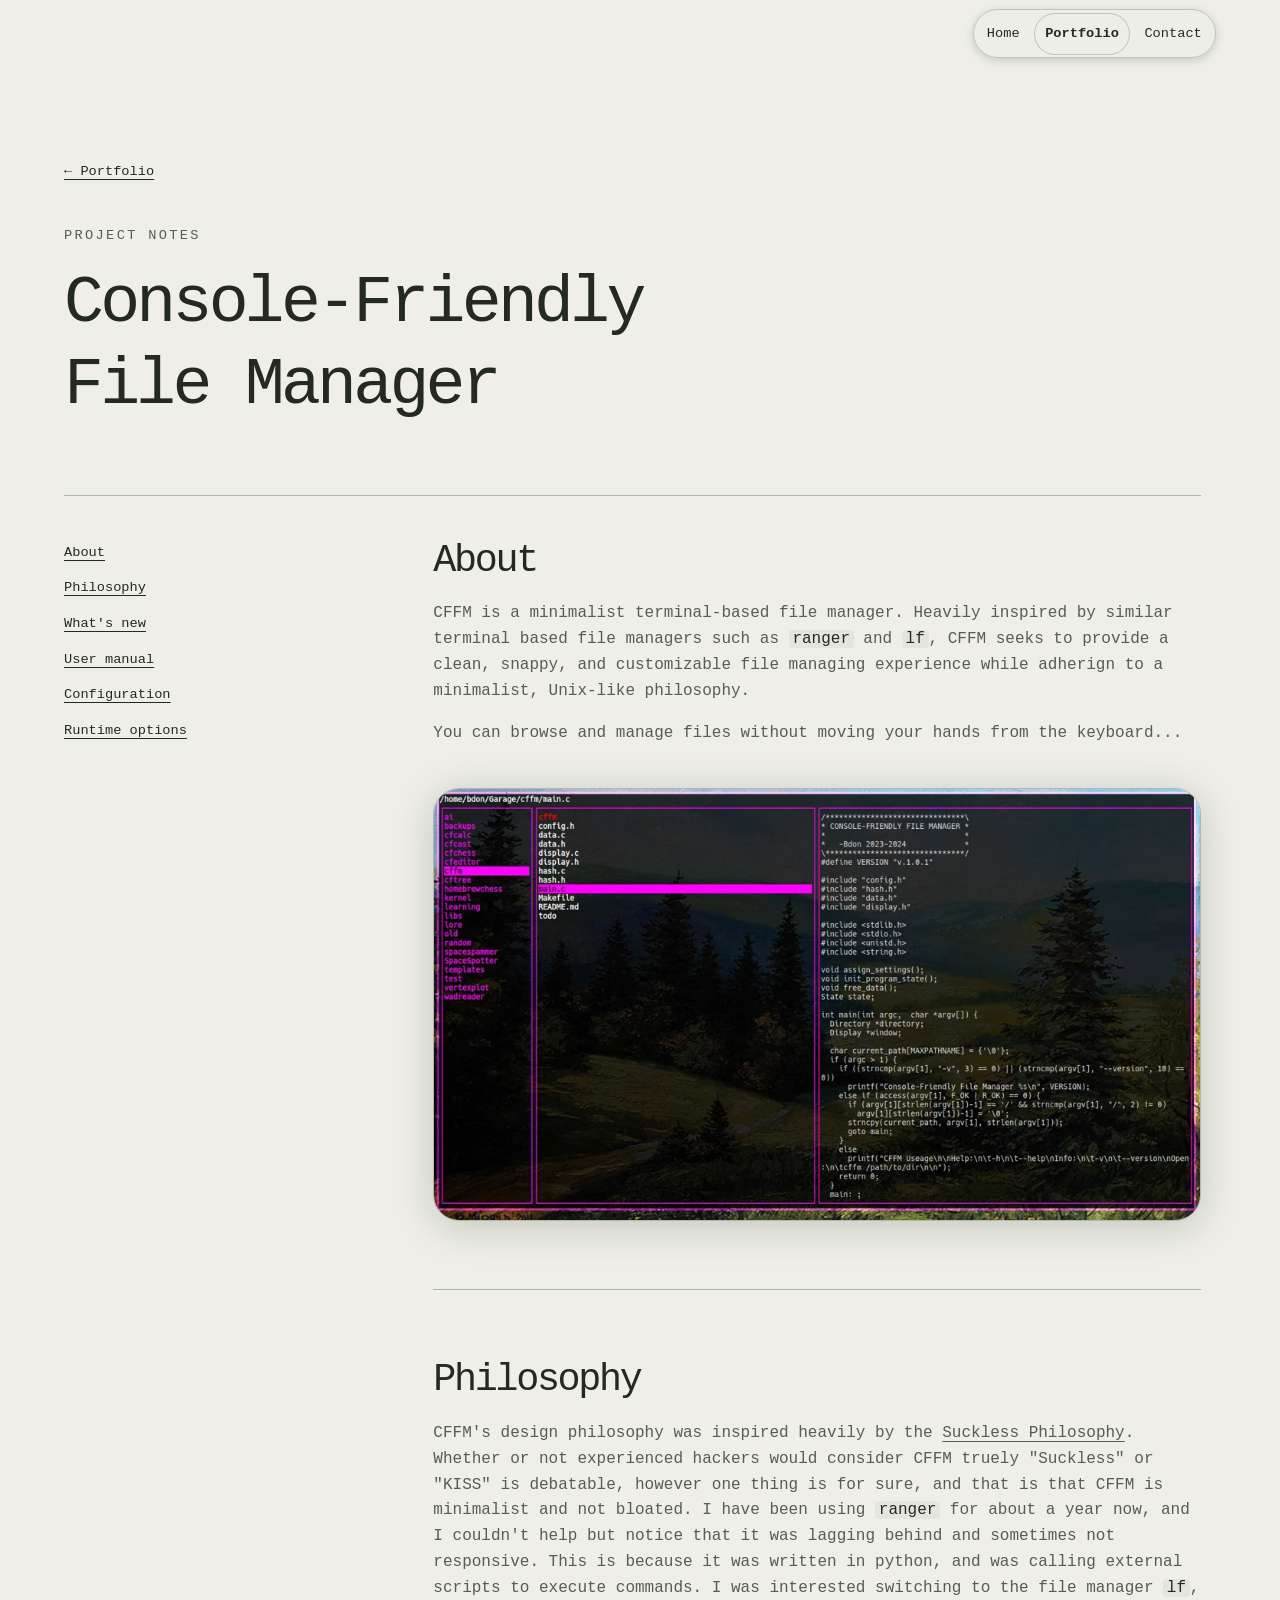
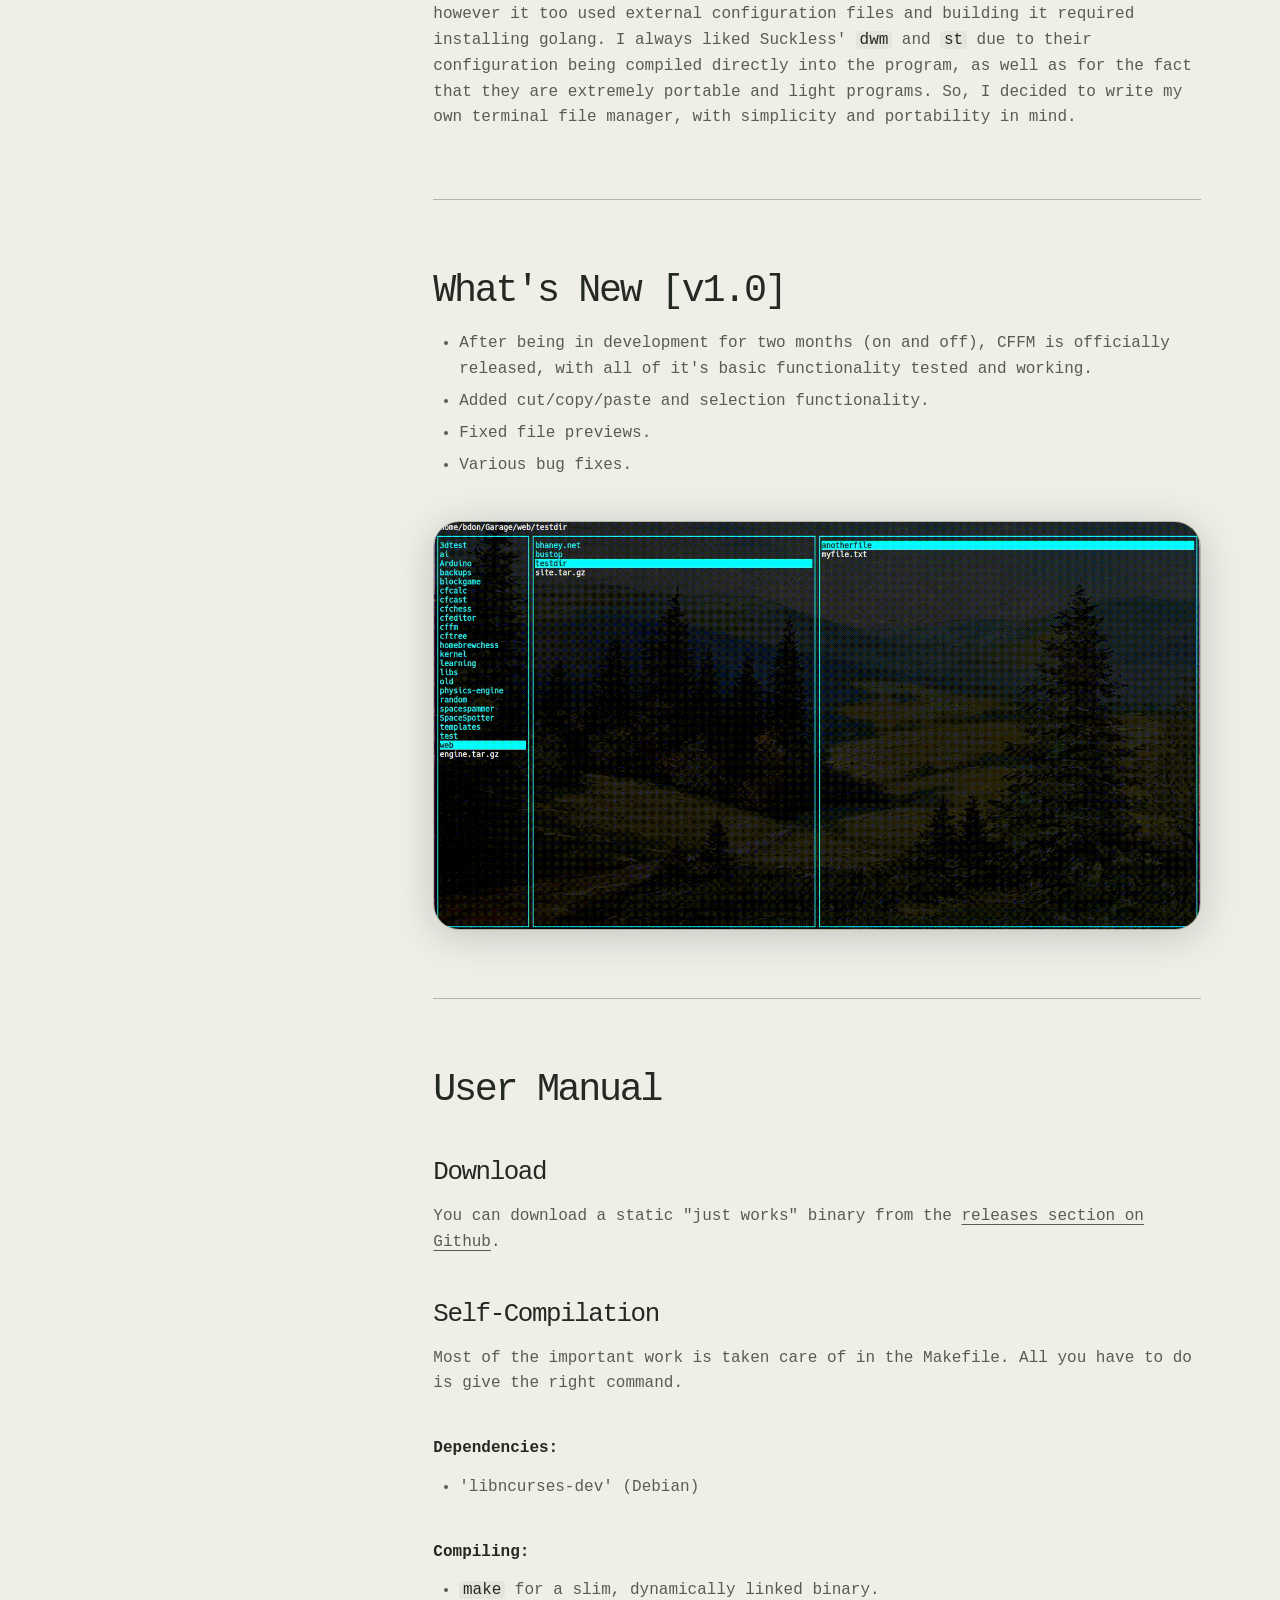
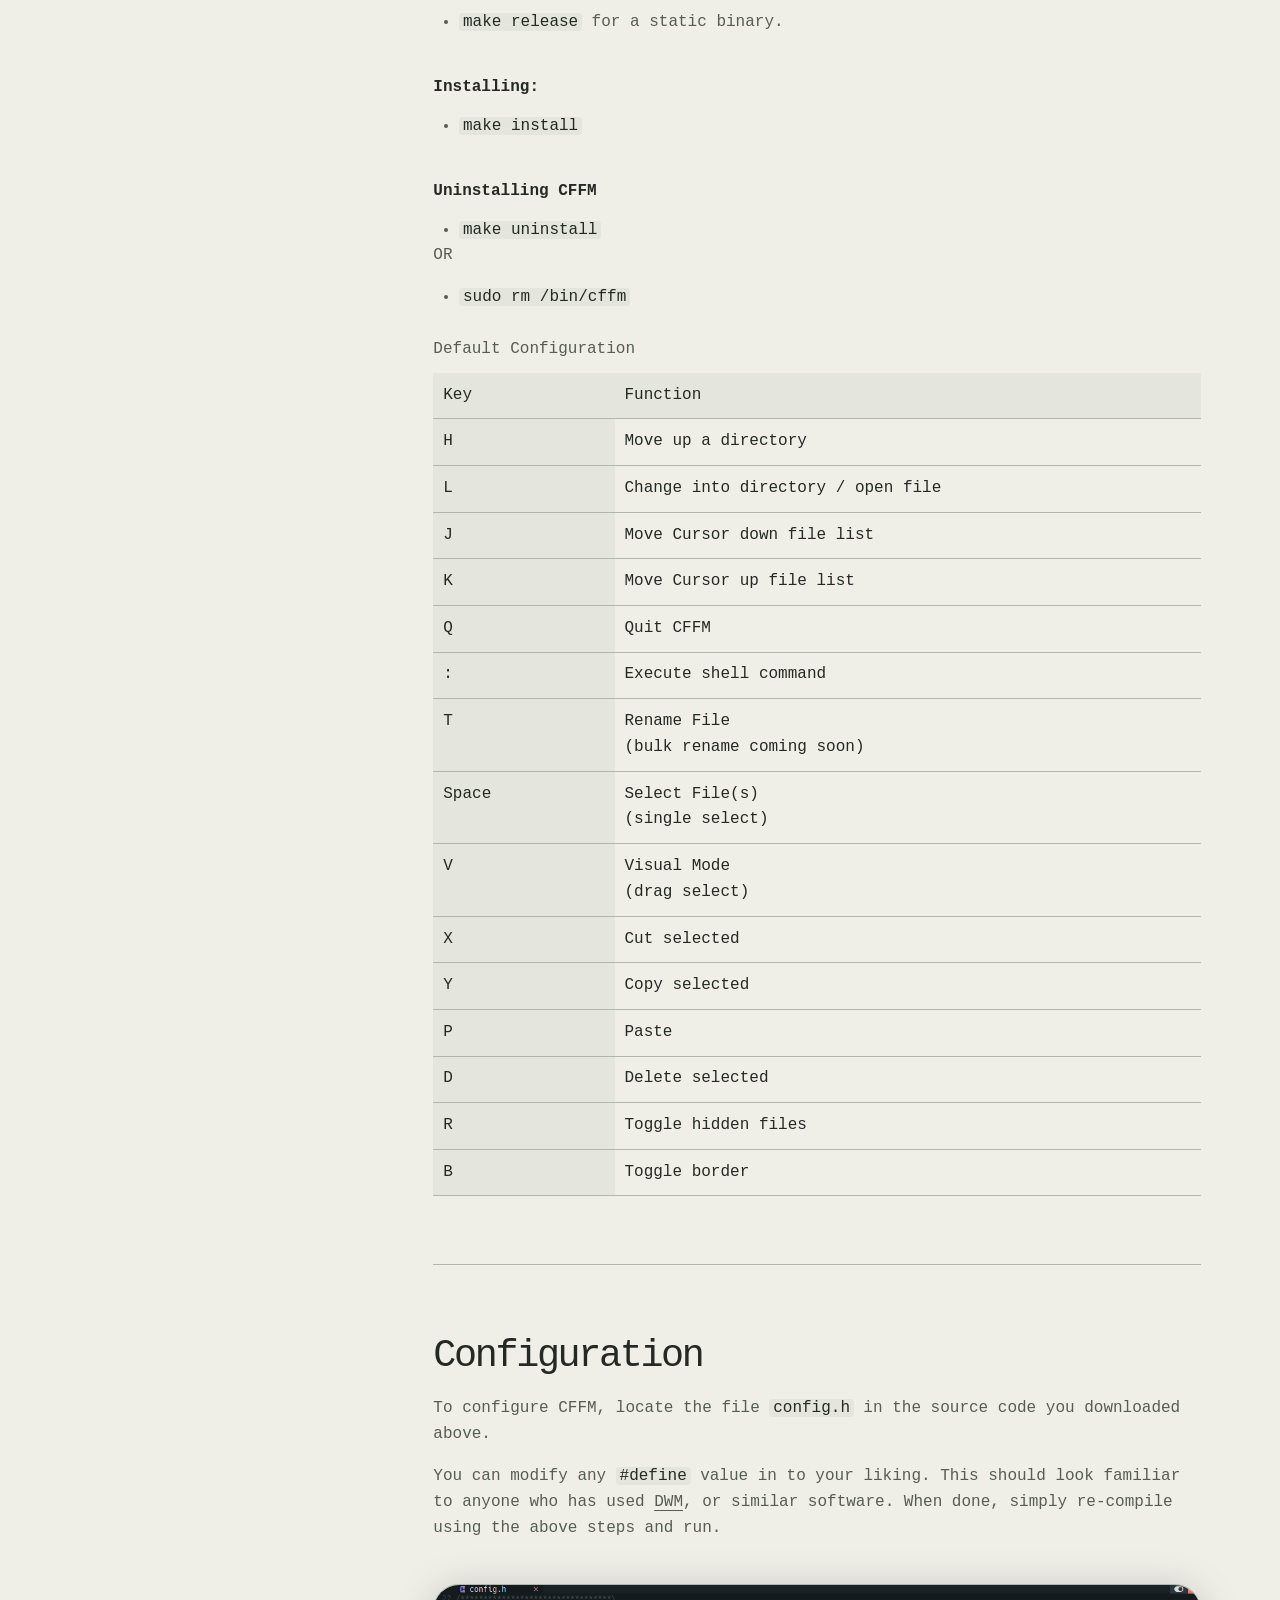
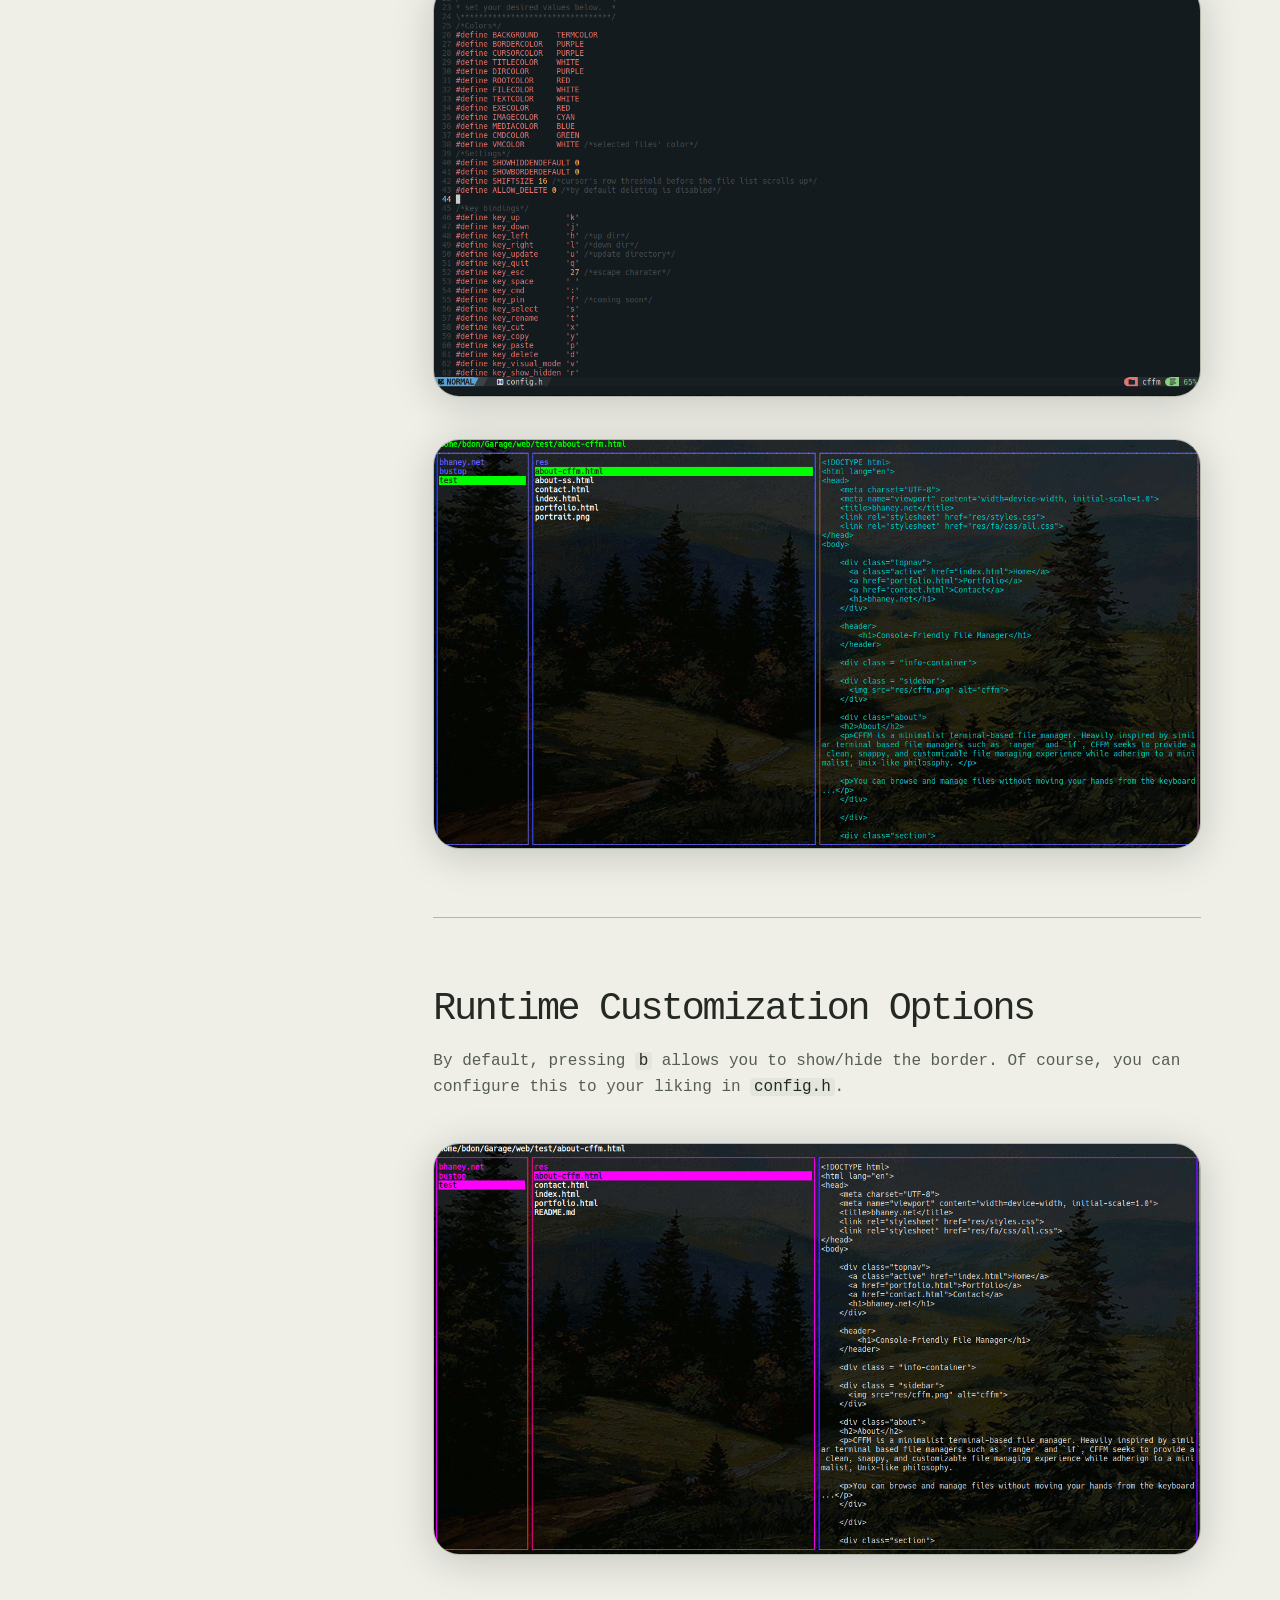
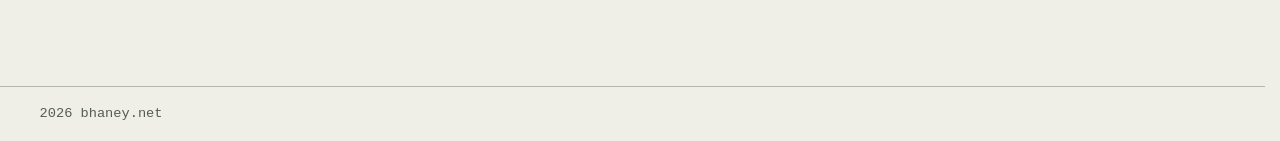
==== commit 2dd41dd1: "Removed Javaslop animations in favor of CSS-only." ====
--- a/about-cffm.html
+++ b/about-cffm.html
@@ -1,5 +1,5 @@
 <!DOCTYPE html>
-<html lang="en">
+<html lang="en" class="glass">
 
 <head>
     <meta charset="UTF-8">
@@ -7,11 +7,11 @@
     <title>bhaney.net</title>
     <link rel="stylesheet" href="css/root.css">
     <link rel="stylesheet" href="css/elements.css">
-    <link rel="stylesheet" href="css/animate.css">
+    <link rel="stylesheet" href="css/animate.css?v=css-3">
     <link rel="stylesheet" href="css/glass.css">
-    <link rel="stylesheet" href="css/popup.css">
-    <link rel="stylesheet" href="css/liquid.css">
-    <script src="js/style.js"></script>
+    <link rel="stylesheet" href="css/popup.css?v=css-2">
+    <link rel="stylesheet" href="css/liquid-filters.css">
+    <link rel="stylesheet" href="css/liquid.css?v=svg">
 </head>
 
 <body class="project-page">
@@ -357,4 +357,4 @@
     </footer>
 </body>
 
-</html>+</html>
--- a/css/popup.css
+++ b/css/popup.css
@@ -26,10 +26,6 @@
 
 .role:hover {
     text-decoration-thickness: var(--border-strong);
-}
-
-html.popup-open {
-    overflow: hidden;
 }
 
 html:has(.popup:modal) {
@@ -54,12 +50,16 @@
     background-color: var(--glass-dark-solid);
     background-image: var(--glass-reflection);
     box-shadow: var(--glass-shadow-raised);
-    opacity: 1;
+    opacity: 0;
     transition: opacity var(--duration-glass) ease;
+    transition: opacity var(--duration-glass) ease,
+        display var(--duration-glass) allow-discrete,
+        overlay var(--duration-glass) allow-discrete;
 }
 
 .popup[open] {
     display: flex;
+    opacity: 1;
 }
 
 .popup:not([open]) {
@@ -72,13 +72,22 @@
 
 .popup::backdrop {
     background: var(--popup-backdrop);
+    opacity: 0;
+    transition: opacity var(--duration-glass) ease;
+    transition: opacity var(--duration-glass) ease,
+        display var(--duration-glass) allow-discrete,
+        overlay var(--duration-glass) allow-discrete;
+}
+
+.popup[open]::backdrop {
     opacity: 1;
-    transition: opacity var(--duration-glass) ease;
-}
-
-.popup.fading,
-.popup.fading::backdrop {
-    opacity: 0;
+}
+
+@starting-style {
+    .popup[open],
+    .popup[open]::backdrop {
+        opacity: 0;
+    }
 }
 
 .popup .toolbar {
@@ -163,11 +172,18 @@
     height: 100%;
     object-fit: contain;
     opacity: 1;
-    transition: opacity var(--duration-glass) ease;
-}
-
-.image-popup .image.loading img {
-    opacity: 0;
+    /* Keep the full-size frame in place while the card fades in first. */
+    animation: popup-image-in var(--duration-glass) ease var(--duration-glass) backwards;
+}
+
+@keyframes popup-image-in {
+    from {
+        opacity: 0;
+    }
+
+    to {
+        opacity: 1;
+    }
 }
 
 .image-popup figure figcaption {
@@ -234,10 +250,6 @@
 }
 
 @media print {
-    html.popup-open {
-        overflow: visible;
-    }
-
     html:has(.popup:modal) {
         overflow: visible;
     }
@@ -248,4 +260,8 @@
         display: none;
         transition: none;
     }
-}+
+    .image-popup .image img {
+        animation: none;
+    }
+}
--- a/css/liquid-filters.css
+++ b/css/liquid-filters.css
@@ -0,0 +1,8 @@
+/* Generated from res/filters/*.svg by tools/embed-glass.py. */
+.glass {
+    --lens-nav: url("data:image/svg+xml,%3Csvg%20xmlns%3D%22http%3A%2F%2Fwww.w3.org%2F2000%2Fsvg%22%3E%3Cdefs%3E%3Cfilter%20id%3D%22lens%22%20filterUnits%3D%22objectBoundingBox%22%20primitiveUnits%3D%22userSpaceOnUse%22%0A%20%20%20%20%20%20x%3D%220%25%22%20y%3D%220%25%22%20width%3D%22100%25%22%20height%3D%22100%25%22%20color-interpolation-filters%3D%22sRGB%22%3E%3CfeImage%20href%3D%22data%3Aimage%2Fpng%3Bbase64%2CiVBORw0KGgoAAAANSUhEUgAAAQAAAAAxCAYAAAA1I3faAAAJc0lEQVR42u2dS4tURxTHT%2FW8MjqQILPKIpDFZCEkC5eRjKggRMiAIihkI%2BgHyCKbQBa9CGSTRb6A4FYQ3LlzoyQfwOwUUcQH4oyMTr%2Fvo3LOvVXddavr3p7pvjM%2B%2BF8oWpJ4T6ep%2F6%2F%2Bpx6nVLPZ1FTjs3qFKOoTxQm3lCiZ8PZag%2B%2Fi0YiF%2F7eP6HdMFOuowW2OdbXE%2BrpWb3w1KwDWLhP1WvzlBvwl41z4IvphQ8cFABBregAYCNgmIIjnWW%2BLrLsV1t%2F19wSAoxf4C3SN8BMj%2FHRc%2FCkcAACAWFPHS9U4BBLjCDJXICBYZj3ePCAAHDtH1GkTDeyInxqrb8SfGvGnNPpExwUAEGtKABjxDz9dCNjGjmDAIOgcZn3e2icAnLxItP2GacP5%2FSBycnxv1E8tBMyXBwAAAMSaDQCpSQVSFwA%2BCNgNDBZYn0us0yOs1xs1AmD9LNEO5%2Fl9HvUjHvUjY%2FdjnX%2BGRv1UAwAAAGLVBYBUlbgBEb%2F5jCQlYDfQZzews8K6vV0DAE6cJmp1%2BKU86g%2Fi4uy%2BO%2BqHhJ8iBQAAEGt2AKgSEHhuYOgEBALsBlqHWL93ZgDAqXV%2BSZdthYg%2F8cSfeqN%2BQPhwAAAAYtXkAAIgcN2AOIACBLj1BALLrOO7UwDgzHG2EY74o8DI7wo%2F8QCgAQAAALFqA4D2AGDFPzYnYCAQORDYYQic%2BWcPAPjpe6LtNlGXxd8X8Tsz%2FbGenPP7EEDHBQAQa3oA%2BOKvmhOInYnBiFufIdBlCGwfZl3%2FuwsA%2FPwD0cu3RO2BEb8Z%2BUX4rvircv4CtdBxAQDEmh0AFanAMA1wIBA7TkAg0F5kXX%2FO%2Br43AQA%2FfsuWoc%2FWITHW3872%2B9afist92ncAAAAAgFj7AwD5Z8pbHqRAKqByF5ClAtx2lljf%2F1UA4MJ3RG847%2B%2FEjvXX4wAI5fy%2B6O0%2F0%2Bi4AABiTR1PeyO9LnECSQACsQMBcQGdedb3Muv8fgkAzq4xJSIz%2Bqfh0b9K%2FMMv6AEBHRcAQKwZAWAEX5UOlEEgcwEN4wIWWOcPAwC49A3RZt%2BM%2Fkb8kTv6u5a%2FAgA%2BBAAAAACx6nEAoVRgbGmQiucHMgBYF9DIXcAmpwKXHngA2PiK6F2cj%2F59XRz9Y0%2F87jZff8nPtykAAACAWPU4gKDO1Ph2YfsZU9EF9FXuAt4xBDaeOgC4%2BjXR8x5RK8lH%2F4EeH%2F2D9t8b6QEAdFzEOhgA6JAD8NMAzwUMVO4CWgyB558RXX1sAHDpS6Itzv07qbH%2FejT5F7viL7H8vgsAANBxEesAAKDCKUHiwED0GzsQyNIAblsLnAa8MAA4v0r0lv9WNzX23wg%2Fdkb%2FhKrzfvcLakwCAgCIVT8AVPmyYBpIB6wLiA0IMgBw6zIA3rILOL9pALDxBdEO%2F62edgBgxR8AQELV6%2F4FGKDjAgCINTMAquYCLBx8jQ7TAHIcgMwDcNthCGxsMwBe%2Ft3UzxgPLSP%2BLP8nx%2F5TceIvoeolPwAAHRexDhAA3upAQafWAVgAkJkH4Nbi9myeAfDkr6Z%2Bxf9V2wLAEb8FQHD2nyZP%2FgEAAABi7S8AQm6gsBRIIy0LBETfAoA2t1ecBqhHfzb1a35Lh1uPckpEuij%2BIVU0AIBY%2BB0%2FeAA424RdCETGBYjOO%2Fzn19zUwz%2Baeovf0iaT%2FxsIBAEAB4BY%2BB0%2FDgcQAoBpmQPgzy0BwIMmA0CIIP%2BCAADEwu%2F4yQPA6F10rx7%2BzgAwROgrAACx8Dt%2B8gAwjl%2Bcv3r0W1NLLiA5wXAOQJUAQAEAiIXf8YMHgC4BgHbmAPjPMvennvza1DIb2DbLA9kqgAqsAig4AMTC7%2FjROAAdWAUwq3yZA%2BAmq3%2Fq5S9NLeuBLQsAkwbEjgsobC%2Bk8u2IAAA6LmIdLAD8bfhJAAJW%2FNk%2BALPcL%2Ft%2BZP9PvhNwO98Z1DMQiGxtMSruKCrsBFTYCYiOi1jvHQA02n4%2FthPQdQFmh6%2BIX3b8ys5f2QGcnwXYzPcGdxsOAMiBgG%2F%2F1YSzAApnAQAAxKoTAO4Zm9KzADoMALuxzwJAzvzI2R85A5SfBnyRnw7qmKIBkVtYkIobC8pOIOE0IDouYu0zAKh8G74LAXfjnrX%2FQweQ5qd%2B5fSvnALO6wE8zs8HyzlhAcDATQMcFxBcCVCoB4COi1jvBQABCLh1O6wLsOIfGABI3Q%2Bp%2FyF1QEYVgZ7mlUKkYkjfVBCxAIhpvNxQVZ0yAAAdF7H2FwAhF%2BCX7YtdAJij%2FlLxSyp%2FSQUweUY1AR%2FktcKkZljfXCrguwAXAlXzAdpzBui4AABizQgAXZL764D9D4z%2BkSn2IzU%2Fpfan1AAtAEAeqRYqVUPFBQwaRReQqJI0QFXXKQMAAADEqscBBCGgS%2By%2FLo7%2BUuVbRn%2Bp%2Bi3Vv%2B1TvBfgfl43PHMBcyMA7AUCoTrm6LgAAGLN7gBCewAmiX9o%2F5N89Jd7P%2BT%2BjyAA5JGbQ%2BQGkZ65XDDkAgoXE9L40h9uBkLHRax64lWt%2B%2Ft1Ov3bu4ajf2JG%2F35%2B85f7jN8NeC%2B%2FQ0zuEstcwJy5ctg4gTQAgcp0AB0XAECsegEQuJfDva17WNA3ze%2F2lNFf7vqUOz%2Fl7s9KAMgjt4jKbaJyq%2BgwFWiYW0fV%2BN3kwclABQAAAIhVGwBKyvEXyvXbWp7mNm9r%2FeWWb7ntW2799p8gAOSR%2B8TlXnG5X3zgOIGxVKBkTsClFjouAIBY0wMguOTnXtDrW38z8mfWn8W%2Fw3n%2FmePh95cCQJ5Td4laDgRiFwKN8bvJy1IBdFwAALFmA0Bwyc%2B1%2F%2BlI%2FLEj%2FhaL%2F9R6%2BfsrASDPiTv8kkNsJQQC8x4EHBdQNSeAjgsAINYMACjJ%2BdPAyJ%2BJX%2B73FPF3WL%2Bnq98%2FEQDyrN9mG7HCL11kazGfpwN2PkA%2BJ80JoOMCAIg1owMoyfmTdJT3i%2B2PRPwD1muLdXt2cvxdAUCekzeIto%2BwrVhiwiw4TiDgBvztwui4AABizQaA4XKfn%2FOnzsjPo36vzzp9w3q9uLv4uwaAfY7dIuoc5mDsBuJ5s0TogCDkBtBxAQDEmh4AScj2W%2BFL41F%2FwKN%2Bp836PLe3%2BHsGgH2O3mTaLLPlWDRuYG7cDdhzA%2Bi4AABiTQkA935OV%2FxJ3iIWfq%2FLerwwXfypAWCftev8BVYMCMwkoQ8BdFwAALGmi%2BeLPxN%2BbITPef7a5dnizwwA%2F1m9xl9uqbhagI4LACDWlABwZvcjzu9Xr9Qb%2F3%2BkwwXOe%2FTJVQAAAABJRU5ErkJggg%3D%3D%22%20preserveAspectRatio%3D%22none%22%20result%3D%22lens-map%22%20%2F%3E%3CfeDisplacementMap%20in%3D%22SourceGraphic%22%20in2%3D%22lens-map%22%20scale%3D%2286.144%22%20xChannelSelector%3D%22R%22%20yChannelSelector%3D%22G%22%20%2F%3E%3CfeColorMatrix%20type%3D%22matrix%22%20values%3D%221%200%200%200%200%200%200%200%200%200%200%200%200%200%200%200%200%200%201%200%22%20result%3D%22r%22%20%2F%3E%3CfeDisplacementMap%20in%3D%22SourceGraphic%22%20in2%3D%22lens-map%22%20scale%3D%2283.808%22%20xChannelSelector%3D%22R%22%20yChannelSelector%3D%22G%22%20%2F%3E%3CfeColorMatrix%20type%3D%22matrix%22%20values%3D%220%200%200%200%200%200%201%200%200%200%200%200%200%200%200%200%200%200%201%200%22%20result%3D%22g%22%20%2F%3E%3CfeDisplacementMap%20in%3D%22SourceGraphic%22%20in2%3D%22lens-map%22%20scale%3D%2281.472%22%20xChannelSelector%3D%22R%22%20yChannelSelector%3D%22G%22%20%2F%3E%3CfeColorMatrix%20type%3D%22matrix%22%20values%3D%220%200%200%200%200%200%200%200%200%200%200%200%201%200%200%200%200%200%201%200%22%20result%3D%22b%22%20%2F%3E%3CfeBlend%20in%3D%22r%22%20in2%3D%22g%22%20mode%3D%22screen%22%20result%3D%22rg%22%20%2F%3E%3CfeBlend%20in%3D%22rg%22%20in2%3D%22b%22%20mode%3D%22screen%22%20%2F%3E%3C%2Ffilter%3E%3C%2Fdefs%3E%3C%2Fsvg%3E#lens");
+    --lens-nav-pressed: url("data:image/svg+xml,%3Csvg%20xmlns%3D%22http%3A%2F%2Fwww.w3.org%2F2000%2Fsvg%22%3E%3Cdefs%3E%3Cfilter%20id%3D%22lens%22%20filterUnits%3D%22objectBoundingBox%22%20primitiveUnits%3D%22userSpaceOnUse%22%0A%20%20%20%20%20%20x%3D%220%25%22%20y%3D%220%25%22%20width%3D%22100%25%22%20height%3D%22100%25%22%20color-interpolation-filters%3D%22sRGB%22%3E%3CfeImage%20href%3D%22data%3Aimage%2Fpng%3Bbase64%2CiVBORw0KGgoAAAANSUhEUgAAAQAAAAAxCAYAAAA1I3faAAAJc0lEQVR42u2dS4tURxTHT%2FW8MjqQILPKIpDFZCEkC5eRjKggRMiAIihkI%2BgHyCKbQBa9CGSTRb6A4FYQ3LlzoyQfwOwUUcQH4oyMTr%2Fvo3LOvVXddavr3p7pvjM%2B%2BF8oWpJ4T6ep%2F6%2F%2Bpx6nVLPZ1FTjs3qFKOoTxQm3lCiZ8PZag%2B%2Fi0YiF%2F7eP6HdMFOuowW2OdbXE%2BrpWb3w1KwDWLhP1WvzlBvwl41z4IvphQ8cFABBregAYCNgmIIjnWW%2BLrLsV1t%2F19wSAoxf4C3SN8BMj%2FHRc%2FCkcAACAWFPHS9U4BBLjCDJXICBYZj3ePCAAHDtH1GkTDeyInxqrb8SfGvGnNPpExwUAEGtKABjxDz9dCNjGjmDAIOgcZn3e2icAnLxItP2GacP5%2FSBycnxv1E8tBMyXBwAAAMSaDQCpSQVSFwA%2BCNgNDBZYn0us0yOs1xs1AmD9LNEO5%2Fl9HvUjHvUjY%2FdjnX%2BGRv1UAwAAAGLVBYBUlbgBEb%2F5jCQlYDfQZzews8K6vV0DAE6cJmp1%2BKU86g%2Fi4uy%2BO%2BqHhJ8iBQAAEGt2AKgSEHhuYOgEBALsBlqHWL93ZgDAqXV%2BSZdthYg%2F8cSfeqN%2BQPhwAAAAYtXkAAIgcN2AOIACBLj1BALLrOO7UwDgzHG2EY74o8DI7wo%2F8QCgAQAAALFqA4D2AGDFPzYnYCAQORDYYQic%2BWcPAPjpe6LtNlGXxd8X8Tsz%2FbGenPP7EEDHBQAQa3oA%2BOKvmhOInYnBiFufIdBlCGwfZl3%2FuwsA%2FPwD0cu3RO2BEb8Z%2BUX4rvircv4CtdBxAQDEmh0AFanAMA1wIBA7TkAg0F5kXX%2FO%2Br43AQA%2FfsuWoc%2FWITHW3872%2B9afist92ncAAAAAgFj7AwD5Z8pbHqRAKqByF5ClAtx2lljf%2F1UA4MJ3RG847%2B%2FEjvXX4wAI5fy%2B6O0%2F0%2Bi4AABiTR1PeyO9LnECSQACsQMBcQGdedb3Muv8fgkAzq4xJSIz%2Bqfh0b9K%2FMMv6AEBHRcAQKwZAWAEX5UOlEEgcwEN4wIWWOcPAwC49A3RZt%2BM%2Fkb8kTv6u5a%2FAgA%2BBAAAAACx6nEAoVRgbGmQiucHMgBYF9DIXcAmpwKXHngA2PiK6F2cj%2F59XRz9Y0%2F87jZff8nPtykAAACAWPU4gKDO1Ph2YfsZU9EF9FXuAt4xBDaeOgC4%2BjXR8x5RK8lH%2F4EeH%2F2D9t8b6QEAdFzEOhgA6JAD8NMAzwUMVO4CWgyB558RXX1sAHDpS6Itzv07qbH%2FejT5F7viL7H8vgsAANBxEesAAKDCKUHiwED0GzsQyNIAblsLnAa8MAA4v0r0lv9WNzX23wg%2Fdkb%2FhKrzfvcLakwCAgCIVT8AVPmyYBpIB6wLiA0IMgBw6zIA3rILOL9pALDxBdEO%2F62edgBgxR8AQELV6%2F4FGKDjAgCINTMAquYCLBx8jQ7TAHIcgMwDcNthCGxsMwBe%2Ft3UzxgPLSP%2BLP8nx%2F5TceIvoeolPwAAHRexDhAA3upAQafWAVgAkJkH4Nbi9myeAfDkr6Z%2Bxf9V2wLAEb8FQHD2nyZP%2FgEAAABi7S8AQm6gsBRIIy0LBETfAoA2t1ecBqhHfzb1a35Lh1uPckpEuij%2BIVU0AIBY%2BB0%2FeAA424RdCETGBYjOO%2Fzn19zUwz%2Baeovf0iaT%2FxsIBAEAB4BY%2BB0%2FDgcQAoBpmQPgzy0BwIMmA0CIIP%2BCAADEwu%2F4yQPA6F10rx7%2BzgAwROgrAACx8Dt%2B8gAwjl%2Bcv3r0W1NLLiA5wXAOQJUAQAEAiIXf8YMHgC4BgHbmAPjPMvennvza1DIb2DbLA9kqgAqsAig4AMTC7%2FjROAAdWAUwq3yZA%2BAmq3%2Fq5S9NLeuBLQsAkwbEjgsobC%2Bk8u2IAAA6LmIdLAD8bfhJAAJW%2FNk%2BALPcL%2Ft%2BZP9PvhNwO98Z1DMQiGxtMSruKCrsBFTYCYiOi1jvHQA02n4%2FthPQdQFmh6%2BIX3b8ys5f2QGcnwXYzPcGdxsOAMiBgG%2F%2F1YSzAApnAQAAxKoTAO4Zm9KzADoMALuxzwJAzvzI2R85A5SfBnyRnw7qmKIBkVtYkIobC8pOIOE0IDouYu0zAKh8G74LAXfjnrX%2FQweQ5qd%2B5fSvnALO6wE8zs8HyzlhAcDATQMcFxBcCVCoB4COi1jvBQABCLh1O6wLsOIfGABI3Q%2Bp%2FyF1QEYVgZ7mlUKkYkjfVBCxAIhpvNxQVZ0yAAAdF7H2FwAhF%2BCX7YtdAJij%2FlLxSyp%2FSQUweUY1AR%2FktcKkZljfXCrguwAXAlXzAdpzBui4AABizQgAXZL764D9D4z%2BkSn2IzU%2Fpfan1AAtAEAeqRYqVUPFBQwaRReQqJI0QFXXKQMAAADEqscBBCGgS%2By%2FLo7%2BUuVbRn%2Bp%2Bi3Vv%2B1TvBfgfl43PHMBcyMA7AUCoTrm6LgAAGLN7gBCewAmiX9o%2F5N89Jd7P%2BT%2BjyAA5JGbQ%2BQGkZ65XDDkAgoXE9L40h9uBkLHRax64lWt%2B%2Ft1Ov3bu4ajf2JG%2F35%2B85f7jN8NeC%2B%2FQ0zuEstcwJy5ctg4gTQAgcp0AB0XAECsegEQuJfDva17WNA3ze%2F2lNFf7vqUOz%2Fl7s9KAMgjt4jKbaJyq%2BgwFWiYW0fV%2BN3kwclABQAAAIhVGwBKyvEXyvXbWp7mNm9r%2FeWWb7ntW2799p8gAOSR%2B8TlXnG5X3zgOIGxVKBkTsClFjouAIBY0wMguOTnXtDrW38z8mfWn8W%2Fw3n%2FmePh95cCQJ5Td4laDgRiFwKN8bvJy1IBdFwAALFmA0Bwyc%2B1%2F%2BlI%2FLEj%2FhaL%2F9R6%2BfsrASDPiTv8kkNsJQQC8x4EHBdQNSeAjgsAINYMACjJ%2BdPAyJ%2BJX%2B73FPF3WL%2Bnq98%2FEQDyrN9mG7HCL11kazGfpwN2PkA%2BJ80JoOMCAIg1owMoyfmTdJT3i%2B2PRPwD1muLdXt2cvxdAUCekzeIto%2BwrVhiwiw4TiDgBvztwui4AABizQaA4XKfn%2FOnzsjPo36vzzp9w3q9uLv4uwaAfY7dIuoc5mDsBuJ5s0TogCDkBtBxAQDEmh4AScj2W%2BFL41F%2FwKN%2Bp836PLe3%2BHsGgH2O3mTaLLPlWDRuYG7cDdhzA%2Bi4AABiTQkA935OV%2FxJ3iIWfq%2FLerwwXfypAWCftev8BVYMCMwkoQ8BdFwAALGmi%2BeLPxN%2BbITPef7a5dnizwwA%2F1m9xl9uqbhagI4LACDWlABwZvcjzu9Xr9Qb%2F3%2BkwwXOe%2FTJVQAAAABJRU5ErkJggg%3D%3D%22%20preserveAspectRatio%3D%22none%22%20result%3D%22lens-map%22%20%2F%3E%3CfeDisplacementMap%20in%3D%22SourceGraphic%22%20in2%3D%22lens-map%22%20scale%3D%2296.201%22%20xChannelSelector%3D%22R%22%20yChannelSelector%3D%22G%22%20%2F%3E%3CfeColorMatrix%20type%3D%22matrix%22%20values%3D%221%200%200%200%200%200%200%200%200%200%200%200%200%200%200%200%200%200%201%200%22%20result%3D%22r%22%20%2F%3E%3CfeDisplacementMap%20in%3D%22SourceGraphic%22%20in2%3D%22lens-map%22%20scale%3D%2293.865%22%20xChannelSelector%3D%22R%22%20yChannelSelector%3D%22G%22%20%2F%3E%3CfeColorMatrix%20type%3D%22matrix%22%20values%3D%220%200%200%200%200%200%201%200%200%200%200%200%200%200%200%200%200%200%201%200%22%20result%3D%22g%22%20%2F%3E%3CfeDisplacementMap%20in%3D%22SourceGraphic%22%20in2%3D%22lens-map%22%20scale%3D%2291.529%22%20xChannelSelector%3D%22R%22%20yChannelSelector%3D%22G%22%20%2F%3E%3CfeColorMatrix%20type%3D%22matrix%22%20values%3D%220%200%200%200%200%200%200%200%200%200%200%200%201%200%200%200%200%200%201%200%22%20result%3D%22b%22%20%2F%3E%3CfeBlend%20in%3D%22r%22%20in2%3D%22g%22%20mode%3D%22screen%22%20result%3D%22rg%22%20%2F%3E%3CfeBlend%20in%3D%22rg%22%20in2%3D%22b%22%20mode%3D%22screen%22%20%2F%3E%3C%2Ffilter%3E%3C%2Fdefs%3E%3C%2Fsvg%3E#lens");
+    --lens-pill: url("data:image/svg+xml,%3Csvg%20xmlns%3D%22http%3A%2F%2Fwww.w3.org%2F2000%2Fsvg%22%3E%3Cdefs%3E%3Cfilter%20id%3D%22lens%22%20filterUnits%3D%22objectBoundingBox%22%20primitiveUnits%3D%22userSpaceOnUse%22%0A%20%20%20%20%20%20x%3D%220%25%22%20y%3D%220%25%22%20width%3D%22100%25%22%20height%3D%22100%25%22%20color-interpolation-filters%3D%22sRGB%22%3E%3CfeImage%20href%3D%22data%3Aimage%2Fpng%3Bbase64%2CiVBORw0KGgoAAAANSUhEUgAAAOAAAAA0CAYAAACTgjTYAAAJoElEQVR42u3dz4sURxQH8Fezq0YRYhC85JBLggEJAW8JWUQRPLgQBYWFlZwVIZcccgiEIZBDDrnkYv4BQfDq0UtQzFlyERR0EYOsu66yM9M90z8q73VVTddUV%2FXM6mjo3tfQrBvc7on0Z7%2BvqrqqRLfblTDn48gVgFEEkKZ4ZgAZ3iGf07Xn%2FmF34b3433H6Qc9rJvD5XcBzEZ%2Fn%2FfhcX5v%2F5xXzAHj0MkD0CiAZ4onoMkSX5gpegY8BMsAGAsyFQlhA7OBXxJggxmQfPu%2BH8Ln%2F838GeGwFIB7gb4eRTrtc4bPhFX%2Be4z8MPzj8%2F%2FY%2B7kXXyXQK2hAJIWEsUnEvPv8H0MGN9wzw%2BEX8DdADGI7KMrPAl1vodOrlDJABNhgg4TPl6BhjRyPU5ekQIUYH0cXNdwzw5CrA1ibeEEvNUaLhZQqem3qm7Mx0nDNABtg0gPbzmwtPGhqEeI72oAssTbcOo5Pr7wDg0jJAT6feyMCjr3Iy%2BezUMwgZIANsKsAxPicNx0loylJCuKDSsIdpuHRrjgCXTgP0I7x4ojpZqNw0JedER4uNkAEywBYBNH82%2BCpJqE%2FqpBliGvb3o5vbcwB44gReLNb4MnUSPEq%2BPC87WXKr7LThMUAG2HiALkRRpmIB0iQhAVxQZ4HwA%2FTz11sAPPWNSr44reLztvcsgJIBMsAWAZRuCeppF7oI40WVhKfuvgHAM18DbBO%2BRLX5kkDZOdHWc8pPyQAZYAsASqcMtZMwA385mnRUmzDGJNxGhGfu7QDgt18BbA0AIoNPDzOk1hBD5is5A6UnA2SATQU4tRR1AeokTHUSEsIIEW4dQFd%2FzwDwuyWAf19jdI6wjs10j2cAny%2F9JPi%2FZ4AMsNEAhf97bwpaCIueUTz7e9HVh%2BjrzhSAZ7%2FAyER8UVriS2bEN049yQnIANuXgFKEk9CHMLEQRtge3EaEZ%2F%2BpAbjyJcAGtvsGWHoO8cqjPJB%2BMNnxMhHTnuRjgAyw6QAryaf%2FW%2BaUo94UxHOI5wBL0Q1sD67cDwBc%2FgyVIr44U%2FgSjS%2BVk8MNdWN9bgcMA2SArQEoPO1CzxihGZ5I9ZlohDEm4TYiXH7oAXjpc4B1Sr9Mt%2F1kmX4pBErPEEBPGcoAGWDTAIbKzxBAtxQlN%2BMUFKotOMBzHVPw0gMH4PlPAF7jT0Qm%2FWQ1%2FbLAcEOo15MBMsDWAIRAr6hneCLzpaBQKRghwNfYHjy%2FZgG8%2BinAkwFAD38q1qXnGCA4bT9wSlDzoaQfHgNkgE0H6HumCZuLMXPKUTsFE12Kxnj2EOGTAwBXH2mAqx9j4zDR5afU5Wcg%2FbIdlp4MkAG2CuCUUjSDcAoWZahQZegGtgVXn2mAF46o8nOQK3yJPsfpF0i%2BIEIGyABbCNCbhG4ZaiXhGCDoBNQIBx1Vhl5Y1wDPfQSwjT8RGYDglJ%2Fg6XyB%2BtfOGCADbD1AEfAgSjMTZSgogBEC3Mbz3BYC3PijK9fwb%2FTwJ2NZJmCqL5DWlJ45cAIyQE7AvKYUTTVGk4IEMMazhwDXMAXF09%2B78jn%2Bjb7UAK30c0vQCYhOey%2Bv%2BcAMkAG2CWBlpoTw%2B5hIQI2RfBHAPp7PsS0oHv%2FWlS9yBXAIZQlq1Ho7YEIfhAEywN0I0Pne7YgxjkwJSs4I4AtMQfHo167cxCsMQCVgov%2FiGJ99QQiP%2BzFABrgbAcpA%2By93%2FKRQ2qIEJG%2Bb%2BFU8%2FKUrX%2BJV%2BqBkTgUIDJABMsC6tuA0gEUC4vmyAPgzAhQMkAHyvd47QEkl6E9YgupIjMUMAAUDZIAMMAhQzlCC6iYfNf3E4x%2B7khqDfd04HAlPJ4zgThgGyAB33AkjPZ0wurOTOj2p81M8%2FaErqTu0r8cnimEIq%2Bs0EzXDEIIBMkAGaA%2FHVYYhrCG9VA%2FzUQISQBr%[base64]%2F9oGqCakPtITRCkiYKxXlQ0EU4ZKvwTD%2BvWy2CADLB1ACG8%2Brs7aX2i%2FJRqojtNeKeJ7zQBnibCl0tSrKkylKbMj2yAnhT0rhIMvCQFA2wnwNolKTzLs%2FjSryg%2Fc7XkC5WftAQMHeWiTA%2FUYjEDvZDoSC8mY6egu03TTkpRBsgAGw1QztD%2Bc1YONOmX6nm2tNgZlZ%2B0%2BBktgjYBkA5aLo2WTYtNCnaqKZg75agXoOBlCRlg8wFWkk%2FWA7RXDpxIP73GLi33Sct%2B0vKf5phcmPe%2BWjiUFhAd6rUMTQraC466K0D5puczQAbYOoBQXYbFt1D1uP1n0i9XC13Tgte08DUtgO0FSActnU1LaNNS2iO9IX3iAnRLURGeoMgAGWBrlqYPrYnklJ7mTAzATG31QFs%2B0NYP9lHdnOWO2kSCNpMYLpQI0xkRypok5AeHATYWYGDzoRC%2B1MJHbT%2Fa7Ig2PaLNj2oB0kHbKNF2SrSt0khvNhhCmNckIQNkgG1KQF%2Fy5TX4Er27GG3zR9v90bZ%2F7hHeoPOe2lgwNgh1e5A2IJypFBW8QScDbD5A72tndemnNzRKdPrRBre00S1teOs76reovqu22KWtds22u5mVhLmThHYHDW9RzQDbAtBFmDnJl1vJl%2BXldu60tTtt8U5bvYeOWoB00CbztNk8bTrvIsw7k8MT00pRfnAYYFMBVkpPe8X4vIpviMnXj9HPifr7TAVIx9JtlYQFwkXdHvSUo9PGCPnBYYCNBOgZ6%2FOVnUXpmWp8mHxLp6ffZyaABcJbAL2DePG9umeUknBBl6MdB5%2FnjRkGyACbDDBzS1ADj77STtK6w2U4Qic99LI8231mBkjHyesAW4fxJvvwZnsUwnTB0zEjqisEM0AG2ESA9orwmS%2F5DD7aVXqIPjbRyers99kRQHMcvwkQ6TRMFzXEzmQSumnIABlg0wC6qTeRfAZfqlIvwtQ7fnHn93kjgOY4dgMgPoD6DcSOKkvdNGSADLCpACupl2l8CG%2BE8OIBOlh58%2Fu8FUBzHP0TfwMcwgboPtVJk5lEdMpRfnAYYFPu5Q6wEzrCR50sCZaa0St87i%2B%2F%2FX3mAtA9jlzD3w77y%2FI0Y4AMsIEAC3i6zBxF%2BFxfmf%2Fn%2FQ%2FGoArrtp22uAAAAABJRU5ErkJggg%3D%3D%22%20preserveAspectRatio%3D%22none%22%20result%3D%22lens-map%22%20%2F%3E%3CfeDisplacementMap%20in%3D%22SourceGraphic%22%20in2%3D%22lens-map%22%20scale%3D%2285.376%22%20xChannelSelector%3D%22R%22%20yChannelSelector%3D%22G%22%20%2F%3E%3CfeColorMatrix%20type%3D%22matrix%22%20values%3D%221%200%200%200%200%200%200%200%200%200%200%200%200%200%200%200%200%200%201%200%22%20result%3D%22r%22%20%2F%3E%3CfeDisplacementMap%20in%3D%22SourceGraphic%22%20in2%3D%22lens-map%22%20scale%3D%2283.040%22%20xChannelSelector%3D%22R%22%20yChannelSelector%3D%22G%22%20%2F%3E%3CfeColorMatrix%20type%3D%22matrix%22%20values%3D%220%200%200%200%200%200%201%200%200%200%200%200%200%200%200%200%200%200%201%200%22%20result%3D%22g%22%20%2F%3E%3CfeDisplacementMap%20in%3D%22SourceGraphic%22%20in2%3D%22lens-map%22%20scale%3D%2280.704%22%20xChannelSelector%3D%22R%22%20yChannelSelector%3D%22G%22%20%2F%3E%3CfeColorMatrix%20type%3D%22matrix%22%20values%3D%220%200%200%200%200%200%200%200%200%200%200%200%201%200%200%200%200%200%201%200%22%20result%3D%22b%22%20%2F%3E%3CfeBlend%20in%3D%22r%22%20in2%3D%22g%22%20mode%3D%22screen%22%20result%3D%22rg%22%20%2F%3E%3CfeBlend%20in%3D%22rg%22%20in2%3D%22b%22%20mode%3D%22screen%22%20%2F%3E%3C%2Ffilter%3E%3C%2Fdefs%3E%3C%2Fsvg%3E#lens");
+    --lens-pill-pressed: url("data:image/svg+xml,%3Csvg%20xmlns%3D%22http%3A%2F%2Fwww.w3.org%2F2000%2Fsvg%22%3E%3Cdefs%3E%3Cfilter%20id%3D%22lens%22%20filterUnits%3D%22objectBoundingBox%22%20primitiveUnits%3D%22userSpaceOnUse%22%0A%20%20%20%20%20%20x%3D%220%25%22%20y%3D%220%25%22%20width%3D%22100%25%22%20height%3D%22100%25%22%20color-interpolation-filters%3D%22sRGB%22%3E%3CfeImage%20href%3D%22data%3Aimage%2Fpng%3Bbase64%2CiVBORw0KGgoAAAANSUhEUgAAAOAAAAA0CAYAAACTgjTYAAAJoElEQVR42u3dz4sURxQH8Fezq0YRYhC85JBLggEJAW8JWUQRPLgQBYWFlZwVIZcccgiEIZBDDrnkYv4BQfDq0UtQzFlyERR0EYOsu66yM9M90z8q73VVTddUV%2FXM6mjo3tfQrBvc7on0Z7%2BvqrqqRLfblTDn48gVgFEEkKZ4ZgAZ3iGf07Xn%2FmF34b3433H6Qc9rJvD5XcBzEZ%2Fn%2FfhcX5v%2F5xXzAHj0MkD0CiAZ4onoMkSX5gpegY8BMsAGAsyFQlhA7OBXxJggxmQfPu%2BH8Ln%2F838GeGwFIB7gb4eRTrtc4bPhFX%2Be4z8MPzj8%2F%2FY%2B7kXXyXQK2hAJIWEsUnEvPv8H0MGN9wzw%2BEX8DdADGI7KMrPAl1vodOrlDJABNhgg4TPl6BhjRyPU5ekQIUYH0cXNdwzw5CrA1ibeEEvNUaLhZQqem3qm7Mx0nDNABtg0gPbzmwtPGhqEeI72oAssTbcOo5Pr7wDg0jJAT6feyMCjr3Iy%2BezUMwgZIANsKsAxPicNx0loylJCuKDSsIdpuHRrjgCXTgP0I7x4ojpZqNw0JedER4uNkAEywBYBNH82%2BCpJqE%2FqpBliGvb3o5vbcwB44gReLNb4MnUSPEq%2BPC87WXKr7LThMUAG2HiALkRRpmIB0iQhAVxQZ4HwA%2FTz11sAPPWNSr44reLztvcsgJIBMsAWAZRuCeppF7oI40WVhKfuvgHAM18DbBO%2BRLX5kkDZOdHWc8pPyQAZYAsASqcMtZMwA385mnRUmzDGJNxGhGfu7QDgt18BbA0AIoNPDzOk1hBD5is5A6UnA2SATQU4tRR1AeokTHUSEsIIEW4dQFd%2FzwDwuyWAf19jdI6wjs10j2cAny%2F9JPi%2FZ4AMsNEAhf97bwpaCIueUTz7e9HVh%2BjrzhSAZ7%2FAyER8UVriS2bEN049yQnIANuXgFKEk9CHMLEQRtge3EaEZ%2F%2BpAbjyJcAGtvsGWHoO8cqjPJB%2BMNnxMhHTnuRjgAyw6QAryaf%2FW%2BaUo94UxHOI5wBL0Q1sD67cDwBc%2FgyVIr44U%2FgSjS%2BVk8MNdWN9bgcMA2SArQEoPO1CzxihGZ5I9ZlohDEm4TYiXH7oAXjpc4B1Sr9Mt%2F1kmX4pBErPEEBPGcoAGWDTAIbKzxBAtxQlN%2BMUFKotOMBzHVPw0gMH4PlPAF7jT0Qm%2FWQ1%2FbLAcEOo15MBMsDWAIRAr6hneCLzpaBQKRghwNfYHjy%2FZgG8%2BinAkwFAD38q1qXnGCA4bT9wSlDzoaQfHgNkgE0H6HumCZuLMXPKUTsFE12Kxnj2EOGTAwBXH2mAqx9j4zDR5afU5Wcg%2FbIdlp4MkAG2CuCUUjSDcAoWZahQZegGtgVXn2mAF46o8nOQK3yJPsfpF0i%2BIEIGyABbCNCbhG4ZaiXhGCDoBNQIBx1Vhl5Y1wDPfQSwjT8RGYDglJ%2Fg6XyB%2BtfOGCADbD1AEfAgSjMTZSgogBEC3Mbz3BYC3PijK9fwb%2FTwJ2NZJmCqL5DWlJ45cAIyQE7AvKYUTTVGk4IEMMazhwDXMAXF09%2B78jn%2Bjb7UAK30c0vQCYhOey%2Bv%2BcAMkAG2CWBlpoTw%2B5hIQI2RfBHAPp7PsS0oHv%2FWlS9yBXAIZQlq1Ho7YEIfhAEywN0I0Pne7YgxjkwJSs4I4AtMQfHo167cxCsMQCVgov%2FiGJ99QQiP%2BzFABrgbAcpA%2By93%2FKRQ2qIEJG%2Bb%2BFU8%2FKUrX%2BJV%2BqBkTgUIDJABMsC6tuA0gEUC4vmyAPgzAhQMkAHyvd47QEkl6E9YgupIjMUMAAUDZIAMMAhQzlCC6iYfNf3E4x%2B7khqDfd04HAlPJ4zgThgGyAB33AkjPZ0wurOTOj2p81M8%2FaErqTu0r8cnimEIq%2Bs0EzXDEIIBMkAGaA%2FHVYYhrCG9VA%2FzUQISQBr%[base64]%2F9oGqCakPtITRCkiYKxXlQ0EU4ZKvwTD%2BvWy2CADLB1ACG8%2Brs7aX2i%2FJRqojtNeKeJ7zQBnibCl0tSrKkylKbMj2yAnhT0rhIMvCQFA2wnwNolKTzLs%2FjSryg%2Fc7XkC5WftAQMHeWiTA%2FUYjEDvZDoSC8mY6egu03TTkpRBsgAGw1QztD%2Bc1YONOmX6nm2tNgZlZ%2B0%2BBktgjYBkA5aLo2WTYtNCnaqKZg75agXoOBlCRlg8wFWkk%2FWA7RXDpxIP73GLi33Sct%2B0vKf5phcmPe%2BWjiUFhAd6rUMTQraC466K0D5puczQAbYOoBQXYbFt1D1uP1n0i9XC13Tgte08DUtgO0FSActnU1LaNNS2iO9IX3iAnRLURGeoMgAGWBrlqYPrYnklJ7mTAzATG31QFs%2B0NYP9lHdnOWO2kSCNpMYLpQI0xkRypok5AeHATYWYGDzoRC%2B1MJHbT%2Fa7Ig2PaLNj2oB0kHbKNF2SrSt0khvNhhCmNckIQNkgG1KQF%2Fy5TX4Er27GG3zR9v90bZ%2F7hHeoPOe2lgwNgh1e5A2IJypFBW8QScDbD5A72tndemnNzRKdPrRBre00S1teOs76reovqu22KWtds22u5mVhLmThHYHDW9RzQDbAtBFmDnJl1vJl%2BXldu60tTtt8U5bvYeOWoB00CbztNk8bTrvIsw7k8MT00pRfnAYYFMBVkpPe8X4vIpviMnXj9HPifr7TAVIx9JtlYQFwkXdHvSUo9PGCPnBYYCNBOgZ6%2FOVnUXpmWp8mHxLp6ffZyaABcJbAL2DePG9umeUknBBl6MdB5%2FnjRkGyACbDDBzS1ADj77STtK6w2U4Qic99LI8231mBkjHyesAW4fxJvvwZnsUwnTB0zEjqisEM0AG2ESA9orwmS%2F5DD7aVXqIPjbRyers99kRQHMcvwkQ6TRMFzXEzmQSumnIABlg0wC6qTeRfAZfqlIvwtQ7fnHn93kjgOY4dgMgPoD6DcSOKkvdNGSADLCpACupl2l8CG%2BE8OIBOlh58%2Fu8FUBzHP0TfwMcwgboPtVJk5lEdMpRfnAYYFPu5Q6wEzrCR50sCZaa0St87i%2B%2F%2FX3mAtA9jlzD3w77y%2FI0Y4AMsIEAC3i6zBxF%2BFxfmf%2Fn%2FQ%2FGoArrtp22uAAAAABJRU5ErkJggg%3D%3D%22%20preserveAspectRatio%3D%22none%22%20result%3D%22lens-map%22%20%2F%3E%3CfeDisplacementMap%20in%3D%22SourceGraphic%22%20in2%3D%22lens-map%22%20scale%3D%2295.341%22%20xChannelSelector%3D%22R%22%20yChannelSelector%3D%22G%22%20%2F%3E%3CfeColorMatrix%20type%3D%22matrix%22%20values%3D%221%200%200%200%200%200%200%200%200%200%200%200%200%200%200%200%200%200%201%200%22%20result%3D%22r%22%20%2F%3E%3CfeDisplacementMap%20in%3D%22SourceGraphic%22%20in2%3D%22lens-map%22%20scale%3D%2293.005%22%20xChannelSelector%3D%22R%22%20yChannelSelector%3D%22G%22%20%2F%3E%3CfeColorMatrix%20type%3D%22matrix%22%20values%3D%220%200%200%200%200%200%201%200%200%200%200%200%200%200%200%200%200%200%201%200%22%20result%3D%22g%22%20%2F%3E%3CfeDisplacementMap%20in%3D%22SourceGraphic%22%20in2%3D%22lens-map%22%20scale%3D%2290.669%22%20xChannelSelector%3D%22R%22%20yChannelSelector%3D%22G%22%20%2F%3E%3CfeColorMatrix%20type%3D%22matrix%22%20values%3D%220%200%200%200%200%200%200%200%200%200%200%200%201%200%200%200%200%200%201%200%22%20result%3D%22b%22%20%2F%3E%3CfeBlend%20in%3D%22r%22%20in2%3D%22g%22%20mode%3D%22screen%22%20result%3D%22rg%22%20%2F%3E%3CfeBlend%20in%3D%22rg%22%20in2%3D%22b%22%20mode%3D%22screen%22%20%2F%3E%3C%2Ffilter%3E%3C%2Fdefs%3E%3C%2Fsvg%3E#lens");
+    --lens-card: url("data:image/svg+xml,%3Csvg%20xmlns%3D%22http%3A%2F%2Fwww.w3.org%2F2000%2Fsvg%22%3E%3Cdefs%3E%3Cfilter%20id%3D%22lens%22%20filterUnits%3D%22objectBoundingBox%22%20primitiveUnits%3D%22userSpaceOnUse%22%0A%20%20%20%20%20%20x%3D%220%25%22%20y%3D%220%25%22%20width%3D%22100%25%22%20height%3D%22100%25%22%20color-interpolation-filters%3D%22sRGB%22%3E%3CfeImage%20href%3D%22data%3Aimage%2Fpng%3Bbase64%2CiVBORw0KGgoAAAANSUhEUgAAAgAAAAFWCAYAAAAfRyWNAAASYUlEQVR42u3du29cZRrA4ffYcbgJRE0DHRIFBeISFIoUFK5SUUARiWa7bbbYYu%2Bz92KLbbbbhpKCP4GSBoEoFoGUjkgkRRRFjh3bM3Nm5ux7PN94jicDcXajcTI8I40MvjzhPd%2BRvt85Mw5Vr9dr4gEfL34YMdiPqOuI0SSf8fAeTTz8B5PJNDeTuU5mu%2B%2BONnIf3sr9%2BJnclz96cKM6bQC8%2Bn7EwW7EcJh%2F4Lhs%2FPnMf4xxYyGZTAHAZDJXZY6r6f7bRsBRCGzm%2Fnw%2B9%2Bnncr%2F%2B%2BCEFwNvvRezuZGG0G38mx6hs%2Fu2mP9v8xxaSyRQATCZzdQHQiYD241EIZATU53K%2FzhDYfT7370%2F%2BjwB4892sicOsinrhqr%2FpBEA%2BJxaSyRQATCZzZeYk5nvwUQhUC3cDtnL%2Ffir38U%2F%2FhwC48E7%2B8CCRUWfzbzf9zm3%2FiQBgMgUAk8k8swCYdO8EtAFQdSLgXO7jT%2BR%2B%2FtkDBMDFt6ab%2F6Dd%2FCedzb88J03nD24EAJMpAJhM5soDoOqEQNW5EzCLgHwOSgRc%2FPwUAXDp9Yi7s80%2F1bpc9Y9mm%2F7iR3cAmEwBwGQyVx4AJzb%2Fzsc2ANq7AXU1vRPQRsDdjIBLX%2F5IAGy%2FFnGnH3FYrvzrhSv%2FcWfz795%2BEABMpgBgMplnFACdzX%2B8cCegLncCDjMC7jyZ%2B%2FxXSwLggzcibuxFHOTmPxjPN%2F9Rc%2FId%2F5MlV%2F8CgMkUAEwmc%2FUB0L0LcOL9ALOXAkoEDDZzf88IuPFs7vdfLATA9ssRu3VEP39yOCm3%2FjsB0H29%2F8Tm7z0ATKYAYDKZqw%2BA6t47AeNOCIzKnYD2pYBhRkA%2FI2B3K%2Ff7q50AuPJKxPWDiP0UBuXWf939Pf%2Fum%2F46m747AEymAGAymWd7B6D7EsDxrwdW87sB9ewuQD73MwKuPx1x5dsSAJdfitjJq%2F%2FDyfzq%2F%2Bj2fyxs%2Fks2fgHAZAoAJpN5xgEQ9%2F5mwNFdgCgvA5S7AIf53NmKuPxdCYDtFyL28rv7ZfOvFzb%2FZe%2F6FwBMpgBgMpmPWAB07gZ0I6AuEdDPANjbjNi%2BkQHw%2Fb97zbVhxH7%2BZL9s%2FnXZ%2FEen3PwFAJMpAJhM5tkHwGIEjEoE1CUC%2Bvnczwi4dj4D4Oq%2Fes3N%2FK79%2FC8bdK7%2BZ5v%2F0jf%2BCQAmUwAwmcxHNwCi8z8MivldgEEbAPm8uZkB8M0%2Fe82t%2FM7DKAEw%2B%2BaFv%2BtfADCZAoDJZD5GARDzvxjoKABiGgDtfn9rIwPg63%2F0mtv5X3WQnxiWAKg7Pzg%2BxeYvAJhMAcBkMh%2BNAJgs2cNne%2Fuwmu73t%2FNj9Z%2B%[base64]%[base64]%[base64]%[base64]%[base64]%[base64]%[base64]%2FigHw9S8zAKqIg%2FYLlQBgMpnmZjLXNgCa6X5%2FOz9W3%2Fyi19zamBbBoATAqH1WJzf%2F%2B0WAhWQyBQCTyTz7ABgvRMCome7r7f4%2BaKb7%2Fa38hurqz3vNzc2I%2FaoEQFUCYPbDlQBgMgWAY8lkPnYB0JQAKM%2B6mQbAfj5v5heq73%2FWa66dz09sRPRLANRl459FwKQSAEymAGAymY9NAHQ2%2FzYE6hIA%2FTYA8puuDTMAer1es30jYm8zv7BRAmC2%2BXdfBrhPBFhIJlMAMJnMsw2A7uY%2FLpv%2F7Or%2FKADym%2FbyC9svlAC4%2FF3EzlbEYQbAsETAaCECJjF%2FOUAAMJkCgMlkPoIB0HRe%2Fy%2Bb%2F6hs%2FsP8wmE%2Bd%2BqIyy%2BVALjybcT1pyP2NyMGbQCUCJi9B%2BBEBJS7AQKAyRQATCbzEQmAZuHNf838PQBHV%2F%2F5hUE%2B9%2FMT1w8irrxSAqDFtq9G7G5F9DfndwHG5U7A8RsBl70hsBIATKYAYDKZKw%2BAZvkb%2F2YfRyUCZlf%2F%2Ffym3bz63355ahwHwAdfRNx4NuLgXFbC5vQuwKgTAN3fCFj2fgALyWQKACaTufo7AONODMyu%2BmcBMJpd%2FecnD0a5z%2B%2Flfv%2FGQgAc3QX4KuLOkxGH58rLABudAOi%2BFLDkToCFZDIFAJPJXG0AjOPkSwDHt%2F47m3%2F7PMzN%2F04%2F9%2FnX5saJAGgfl76MuPtE1kIbAZvlpYCN%2BV8MNKmW%2F1aAhWQyBQCTyTyDAGgWfvWv%2FTgpr%2F3nJwa5%2Bd8d5P7%2B%2BknjngBoHxc%2FjziYRUC7%2BS%2FcCZgs%2Bc0AC8lkCgAmk7m6AOi%2B43%2BycOU%2FKlf%2B7eZ%2FkJv%2FxbfuNZYGQPu48Nk0AoblTsBxBGws%2FxsCLSSTKQCYTOYKAyAWXvefdDb%2F%2FMSwbP4X3llu%2FGAAtI83P80ffiqRrU4EbJx8P4AAYDIFAJPJPJsA6L7u3278x5t%2Fnfv3Ye7j7%2F6w8aMB0D7e%2FiRi9%2FmIwflEzyW%2B2YmAmH%2B0kEymAGAymasxx7Hwjv92889%2FqfOqfzDMfXsn9%2B%2F3fty4bwDMHq9%2BnDXxXFbF%2BYW7ASUCLCSTKQCYTOaKAmD2hr%2FuVX9u%2FAe7uV%2B%2Ffzrj1AHQfbz4URbGM%2FkHbpUQsJBMpgBgMpkrM0dl86%2Fr3I%2F3c1%2F%2B8MGN%2FwKZ78IS%2FXgucwAAAABJRU5ErkJggg%3D%3D%22%20preserveAspectRatio%3D%22none%22%20result%3D%22lens-map%22%20%2F%3E%3CfeDisplacementMap%20in%3D%22SourceGraphic%22%20in2%3D%22lens-map%22%20scale%3D%2298.432%22%20xChannelSelector%3D%22R%22%20yChannelSelector%3D%22G%22%20%2F%3E%3CfeColorMatrix%20type%3D%22matrix%22%20values%3D%221%200%200%200%200%200%200%200%200%200%200%200%200%200%200%200%200%200%201%200%22%20result%3D%22r%22%20%2F%3E%3CfeDisplacementMap%20in%3D%22SourceGraphic%22%20in2%3D%22lens-map%22%20scale%3D%2296.096%22%20xChannelSelector%3D%22R%22%20yChannelSelector%3D%22G%22%20%2F%3E%3CfeColorMatrix%20type%3D%22matrix%22%20values%3D%220%200%200%200%200%200%201%200%200%200%200%200%200%200%200%200%200%200%201%200%22%20result%3D%22g%22%20%2F%3E%3CfeDisplacementMap%20in%3D%22SourceGraphic%22%20in2%3D%22lens-map%22%20scale%3D%2293.760%22%20xChannelSelector%3D%22R%22%20yChannelSelector%3D%22G%22%20%2F%3E%3CfeColorMatrix%20type%3D%22matrix%22%20values%3D%220%200%200%200%200%200%200%200%200%200%200%200%201%200%200%200%200%200%201%200%22%20result%3D%22b%22%20%2F%3E%3CfeBlend%20in%3D%22r%22%20in2%3D%22g%22%20mode%3D%22screen%22%20result%3D%22rg%22%20%2F%3E%3CfeBlend%20in%3D%22rg%22%20in2%3D%22b%22%20mode%3D%22screen%22%20%2F%3E%3C%2Ffilter%3E%3C%2Fdefs%3E%3C%2Fsvg%3E#lens");
+}
--- a/css/liquid.css
+++ b/css/liquid.css
@@ -1,7 +1,4 @@
 .glass {
-    --liquid-depth: var(--s-lg);
-    --liquid-refraction: calc(var(--s-xxl) + var(--s-sm));
-    --liquid-dispersion: var(--border-width);
     --liquid-blur: var(--s-xxs);
     /* Lower values dim the backdrop without dimming text or images inside the glass. */
     --liquid-brightness: 0.35;
@@ -30,6 +27,33 @@
 
 .glass .background::after {
     background: var(--liquid-scrim);
+}
+
+/* Keep the former Chromium-only refraction boundary without JavaScript.
+   Parsing url() alone does not establish that SVG backdrop filters render.
+   Other engines retain the CSS blur, brightness and tint below. */
+@supports (-webkit-app-region: no-drag) and (backdrop-filter: url("#lens")) {
+    .glass .topnav {
+        --lens: var(--lens-nav);
+    }
+
+    .glass .button {
+        --lens: var(--lens-pill);
+    }
+
+    .glass .popup {
+        --lens: var(--lens-card);
+    }
+
+    @media (prefers-reduced-motion: no-preference) {
+        .glass .topnav:has(a:active) {
+            --lens: var(--lens-nav-pressed);
+        }
+
+        .glass .button:active {
+            --lens: var(--lens-pill-pressed);
+        }
+    }
 }
 
 .glass :is(.topnav, .button, .popup, .close) {
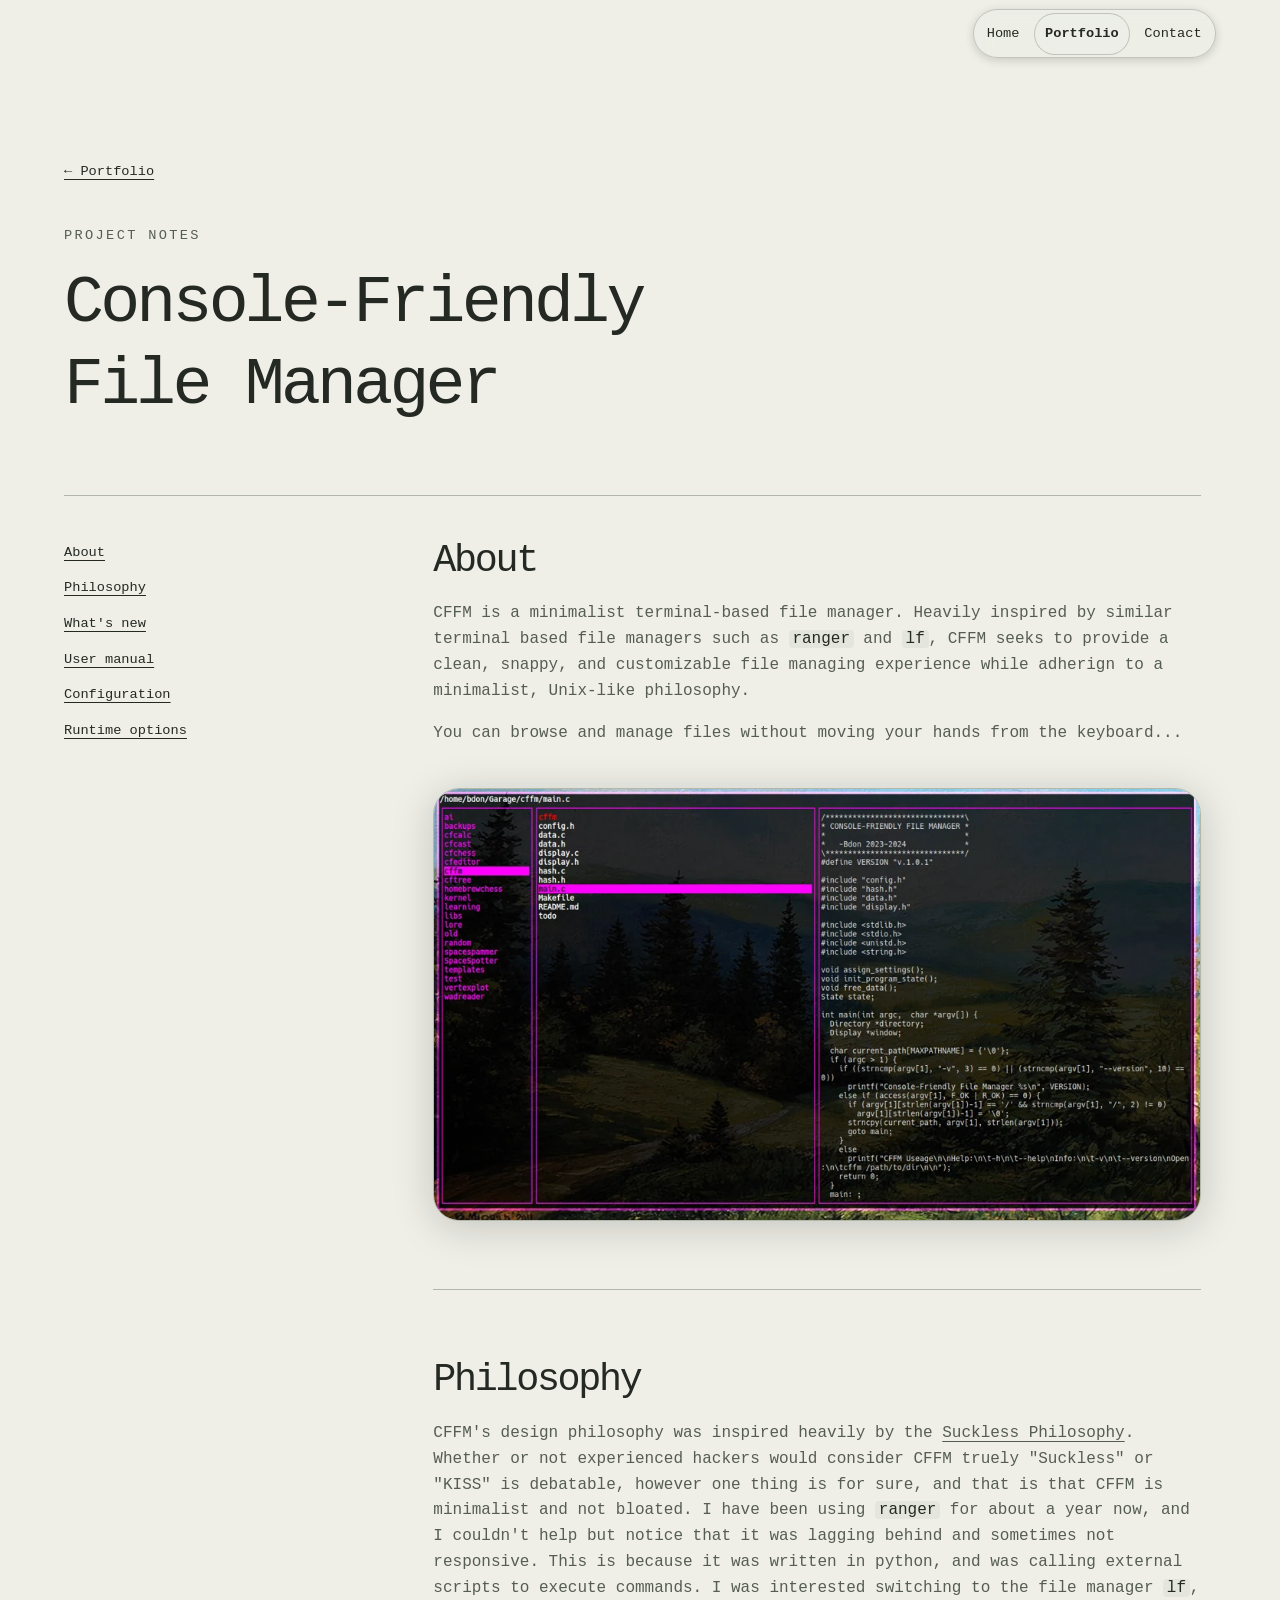
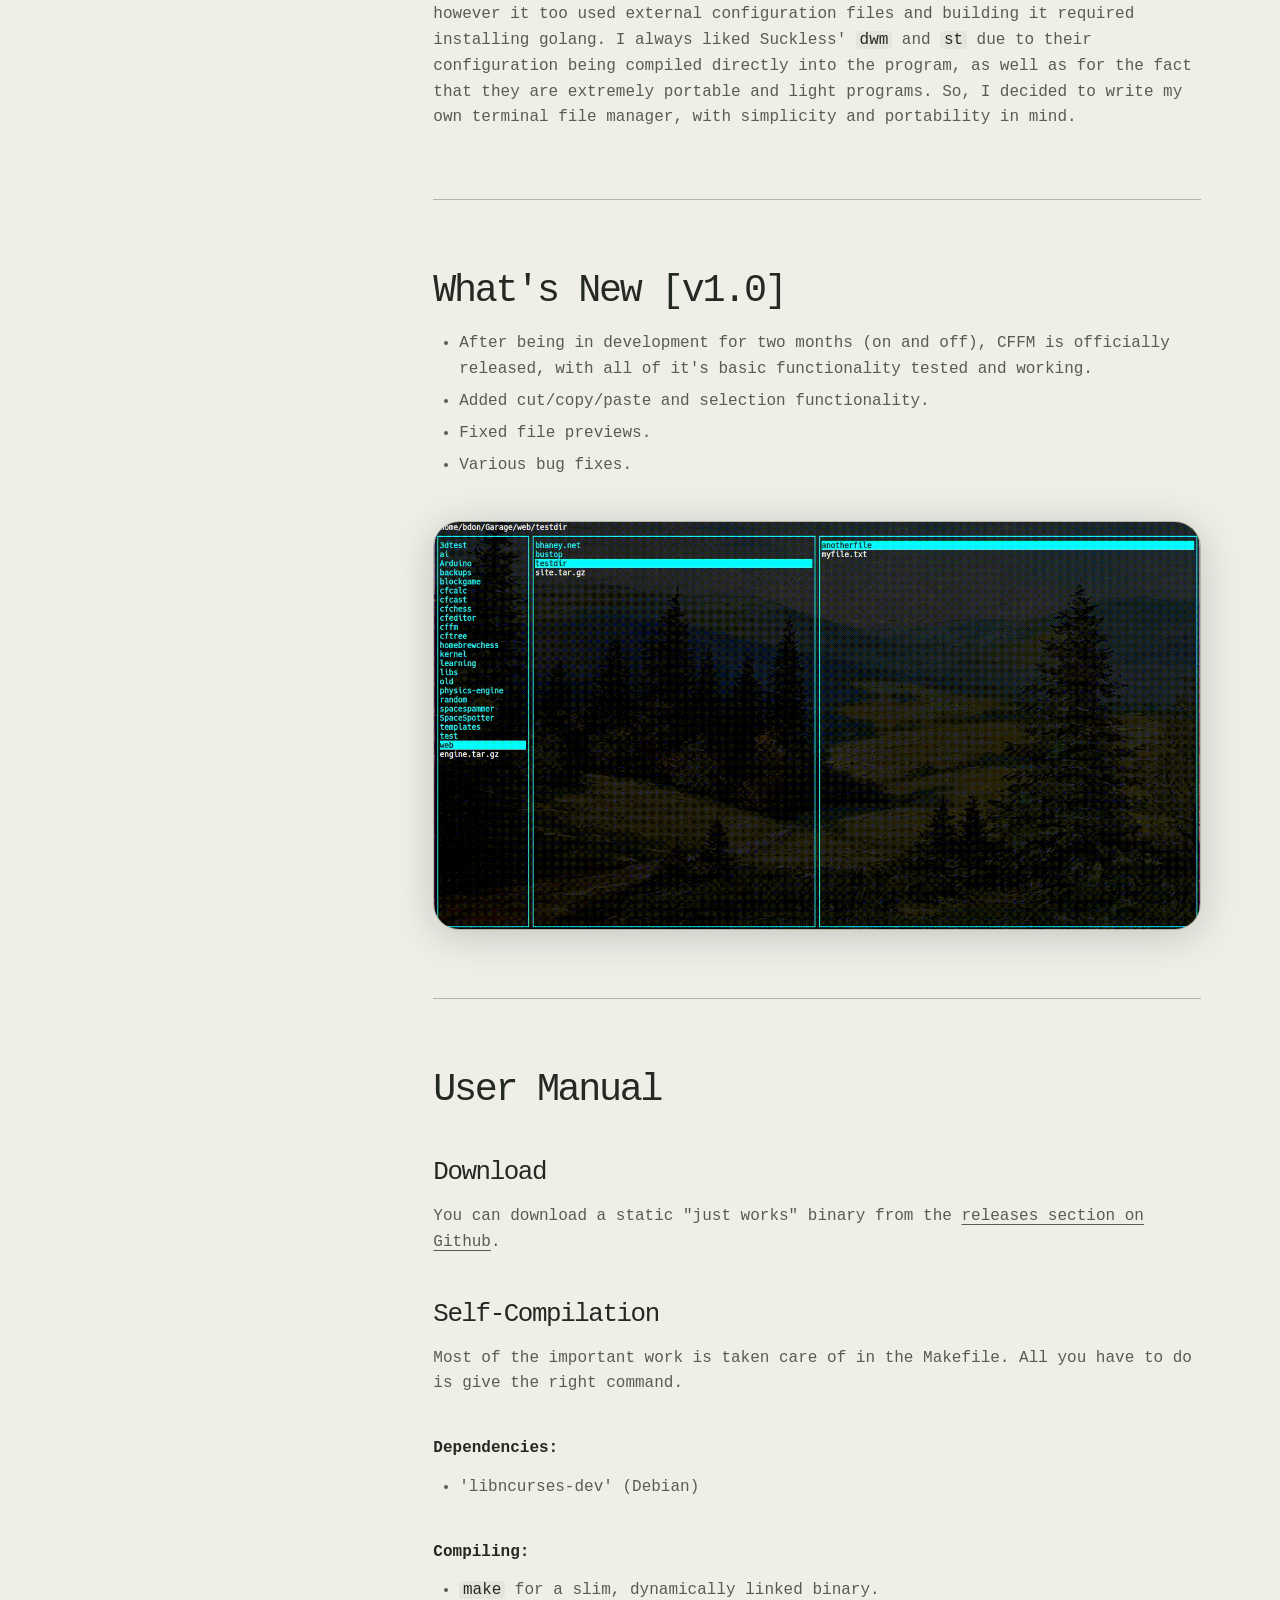
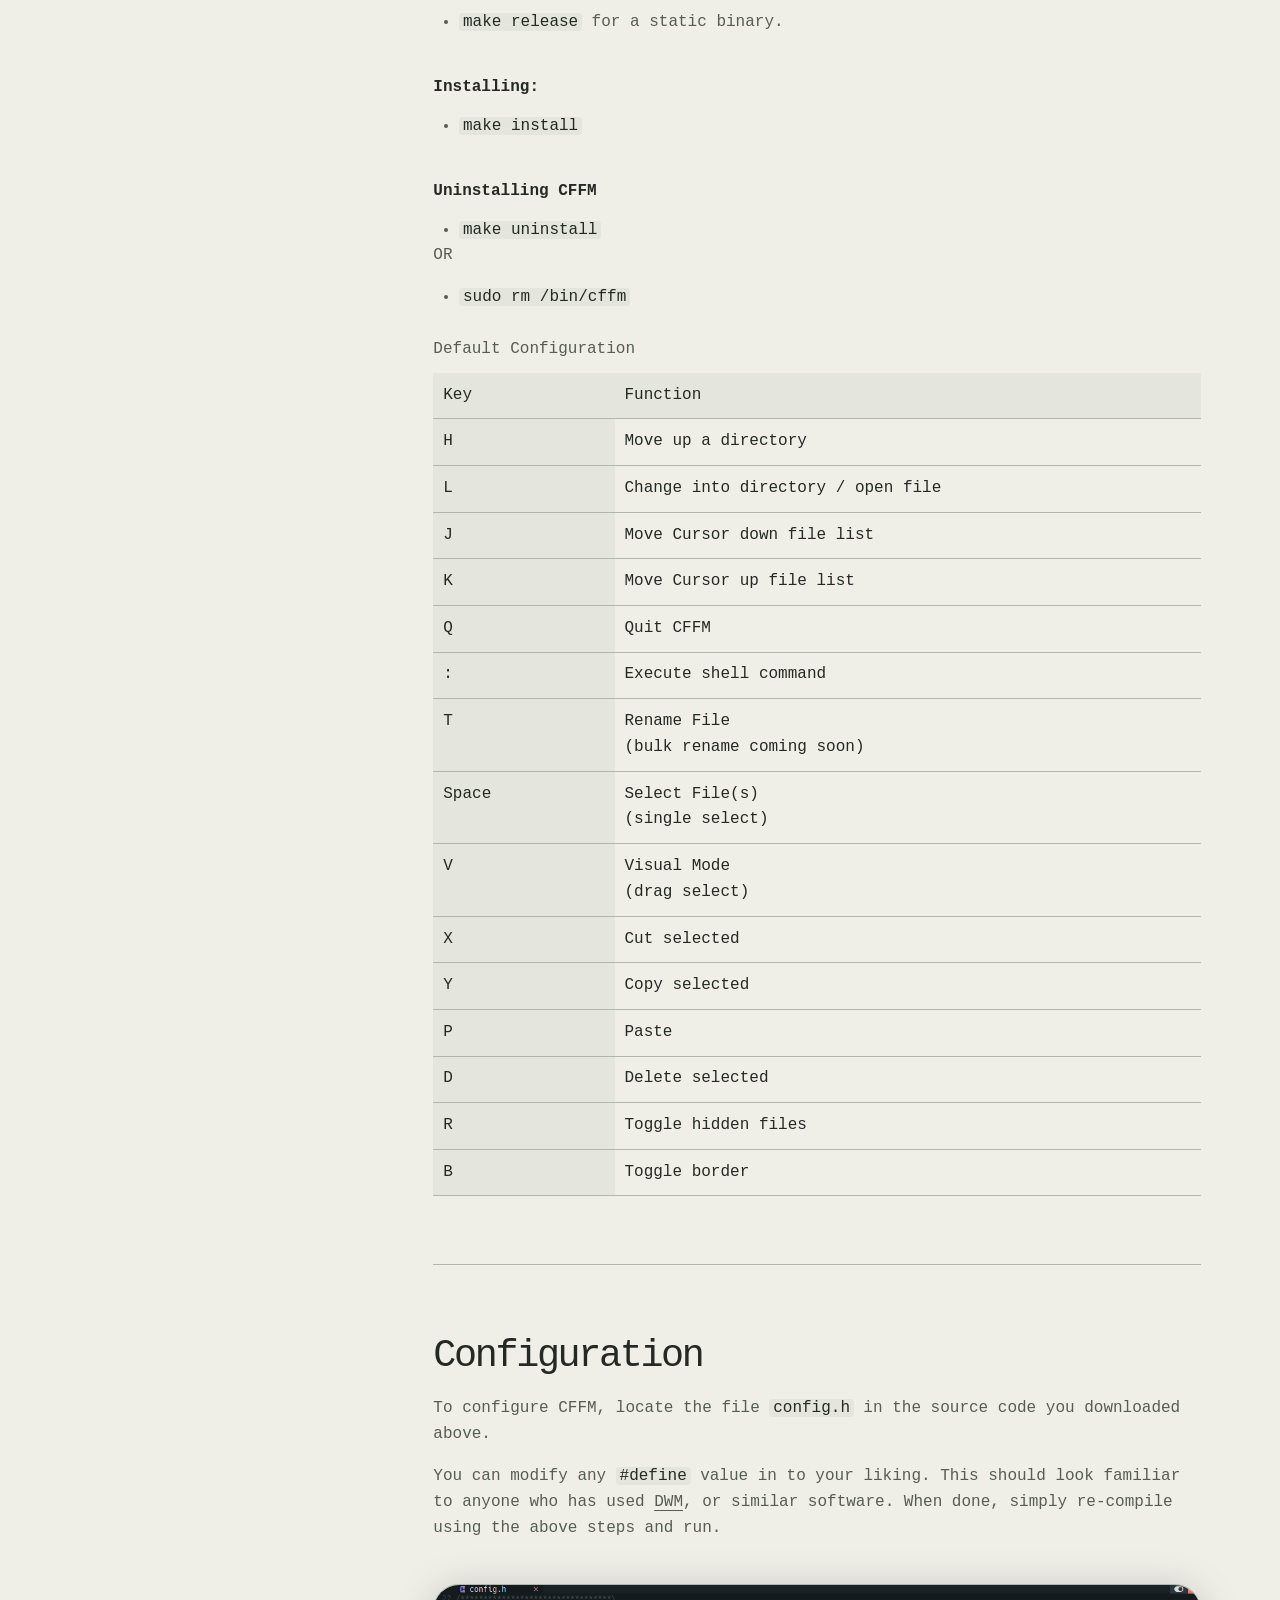
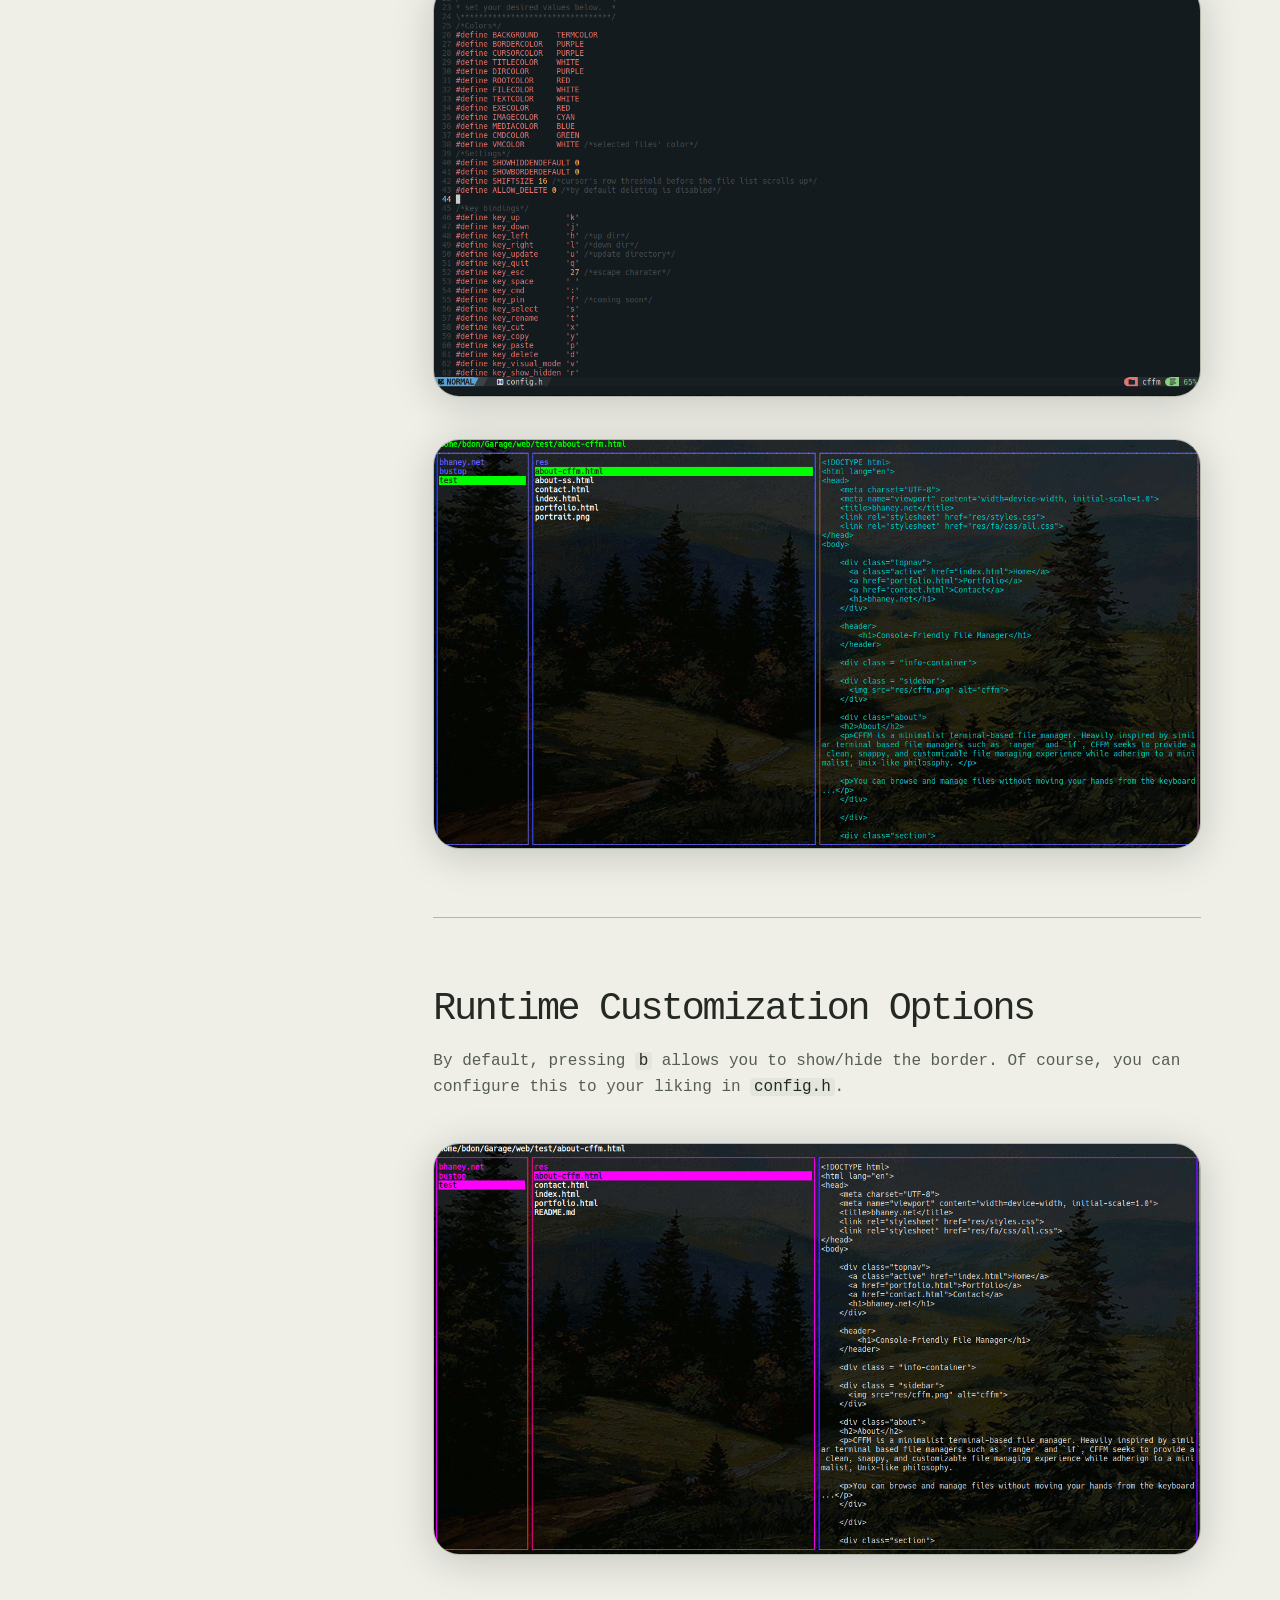
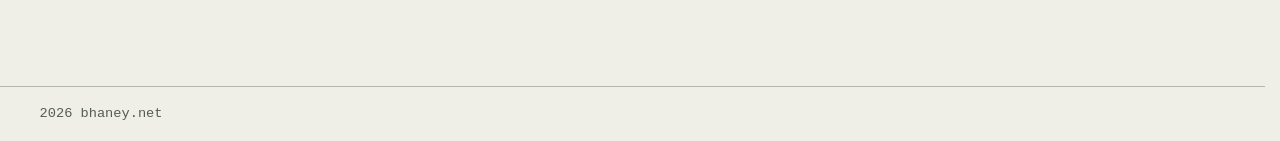
==== commit cb6b0260: "Updated Portfolio Laylout." ====
--- a/about-cffm.html
+++ b/about-cffm.html
@@ -9,7 +9,7 @@
     <link rel="stylesheet" href="css/elements.css">
     <link rel="stylesheet" href="css/animate.css?v=css-3">
     <link rel="stylesheet" href="css/glass.css">
-    <link rel="stylesheet" href="css/popup.css?v=css-2">
+    <link rel="stylesheet" href="css/popup.css?v=exit-3">
     <link rel="stylesheet" href="css/liquid-filters.css">
     <link rel="stylesheet" href="css/liquid.css?v=svg">
 </head>
--- a/css/root.css
+++ b/css/root.css
@@ -9,7 +9,7 @@
     --ink: #222522;
     --border: #51554f;
     --hero-border: rgb(240 240 235 / 0.4);
-    --hero-overlay: linear-gradient(to right, rgba(26, 24, 24, 0.95), rgba(9, 12, 11, 0.64));
+    --hero-overlay: rgba(24, 24, 24, 0.8);/*linear-gradient(to right, rgba(26, 24, 24, 0.95), rgba(9, 12, 11, 0.64));*/
     --media-bg: #161817;
     --font-mono: "SFMono-Regular", Consolas, "Liberation Mono", Menlo, monospace;
     /* Golden ratio scale shared by typography, spacing, and element sizes. */
@@ -34,6 +34,9 @@
     --tracking-wide: var(--s-xxxs);
     --width: calc(var(--s-xxxl) * 12);
     --reading-width: calc(var(--s-xxxl) * 7);
+    /* Consistent square thumbnails across the portfolio and index highlights. */
+    --project-image-size: calc(var(--s-xxxl) * var(--golden-ratio) * var(--golden-ratio));
+    --project-image-size-mobile: var(--s-xxxl);
     --gutter: clamp(var(--s-md), 5vw, var(--s-xxl));
     --edge-inset: calc(var(--gutter) / var(--golden-ratio));
     --radius: var(--s-xxs);
@@ -42,9 +45,15 @@
     --header-height: var(--s-xxl);
     --nav-capsule-height: calc(var(--s-xl) + var(--s-xxxs) * 2 + var(--border-width) * 2);
     --header-scroll-offset: calc(var(--header-height) + var(--border-width) + var(--s-xl));
-    --duration-page: calc(300ms * var(--golden-ratio) * var(--golden-ratio));
-    --scroll-reveal-offset: var(--s-lg);
+    --duration-page: calc(300ms * var(--golden-ratio));
+    /* Background fade speed is independent of page timing; no additional start delay. */
+    --duration-background: calc(500ms * var(--golden-ratio));
+    --delay-background: 0ms;
+    --scroll-reveal-offset: var(--s-xg);
     --scroll-reveal-range: calc(var(--s-xxxl) * var(--golden-ratio));
+    /* Visible fraction of the index background's height: greater than 0, up to 1.
+       0.8 = roughly 80% visible. Higher values reduce zoom and movement; 1 stays still. */
+    --background-visible: 0.8;
     /* Glass materials and interaction settings. */
     --glass-radius: var(--s-xxl);
     --glass-blur: var(--s-xs);
@@ -260,4 +269,4 @@
     html {
         scroll-behavior: auto;
     }
-}+}
--- a/css/elements.css
+++ b/css/elements.css
@@ -73,18 +73,32 @@
     background: var(--bg);
 }
 
+.home {
+    isolation: isolate;
+}
+
+.home .hero {
+    background: transparent;
+}
+
+.home .sections,
+.home .footer {
+    background: var(--bg);
+}
+
 .background {
-    position: absolute;
+    position: fixed;
     inset: 0;
     z-index: -1;
+    overflow: clip;
     pointer-events: none;
 }
 
 .background img {
     width: 100%;
-    height: 100%;
+    height: calc(100% / var(--background-visible));
     object-fit: cover;
-    object-position: center;
+    object-position: center top;
 }
 
 .background::after {
@@ -138,20 +152,46 @@
     gap: var(--s-md) var(--s-xl);
 }
 
-/* Project evidence and links remain visible without interaction. */
+/* Project previews and details. */
 .spotlight {
     display: grid;
     grid-template-columns: repeat(2, minmax(0, 1fr));
+    align-items: start;
     gap: var(--s-xxl) var(--s-xl);
 }
 
+.spotlight>article {
+    --project-gap: var(--s-lg);
+    display: grid;
+    grid-template-columns: var(--project-image-size) minmax(0, var(--reading-width));
+    grid-template-rows: 1fr auto;
+    grid-template-areas: "image copy" "image links";
+    align-items: start;
+    justify-content: start;
+    gap: var(--s-sm) var(--project-gap);
+}
+
+.spotlight>article>div,
+.projects>article>div {
+    grid-area: copy;
+    min-width: 0;
+}
+
+.spotlight>article>.links {
+    grid-area: links;
+    align-self: end;
+}
+
 .thumbnail {
+    grid-area: image;
     position: relative;
     display: block;
+    align-self: start;
     width: 100%;
+    height: auto;
     min-width: 0;
-    aspect-ratio: var(--golden-ratio);
-    margin-bottom: var(--s-lg);
+    min-height: 0;
+    aspect-ratio: 1;
     overflow: hidden;
     background: var(--media-bg);
     border: var(--border-width) solid var(--border);
@@ -163,7 +203,7 @@
     inset: 0;
     width: 100%;
     height: 100%;
-    object-fit: contain;
+    object-fit: cover;
     object-position: center;
 }
 
@@ -172,7 +212,6 @@
 }
 
 .spotlight .links {
-    margin-top: var(--s-sm);
     font-size: var(--text-small);
 }
 
@@ -197,6 +236,7 @@
 .jobs>article {
     display: grid;
     grid-template-columns: calc(var(--s-lg) * 2) minmax(0, 1fr);
+    align-items: start;
     gap: var(--s-lg);
     padding-block: var(--s-xl);
     border-bottom: var(--border-width) solid var(--border);
@@ -211,11 +251,11 @@
     border-radius: var(--radius);
 }
 
-.jobs>article h3 {
+.jobs h3 {
     margin-block: var(--s-xs);
 }
 
-.jobs>article .date {
+.jobs .date {
     margin-top: var(--s-xs);
     font-size: var(--text-small);
 }
@@ -253,35 +293,58 @@
 }
 
 .projects {
+    display: grid;
+    grid-template-columns: repeat(3, minmax(0, 1fr));
+    align-items: start;
+    gap: var(--s-xxl) var(--s-xl);
     padding-bottom: var(--s-section);
 }
 
 .projects>article {
     display: grid;
-    grid-template-columns: minmax(0, 1fr) minmax(0, 1fr);
-    align-items: center;
-    gap: var(--s-xxl);
-    border-top: var(--border-width) solid var(--border);
-    padding-block: var(--s-xxl);
-}
-
-.projects>article .thumbnail {
-    margin-bottom: 0;
+    grid-template-columns: minmax(0, 1fr);
+    grid-template-areas: "image" "copy";
+    justify-items: center;
+    gap: var(--s-lg);
+}
+
+.projects .thumbnail {
+    width: min(100%, var(--project-image-size));
 }
 
 .projects h2 {
-    margin-bottom: var(--s-md);
-}
-
-.projects .links {
-    margin-top: var(--s-lg);
-    font-size: var(--text-small);
+    font-size: var(--s-lg);
+    text-align: center;
+}
+
+.projects>article>div>p,
+.projects>article>.links {
+    display: none;
 }
 
 /* Contact page. */
+.contact-page {
+    display: flex;
+    flex-direction: column;
+    /* Border-box includes the existing desktop and mobile navigation clearance. */
+    min-height: 100vh;
+    min-height: 100dvh;
+}
+
+.contact-page>main {
+    flex: 1 0 auto;
+}
+
+.contact-page>.footer {
+    flex-shrink: 0;
+}
+
+.contact-page .page-header {
+    padding-block: var(--s-xl) var(--s-lg);
+}
+
 .contact {
-    padding-bottom: var(--s-section);
-    min-height: calc(var(--s-xxxl) * 4);
+    padding-bottom: var(--s-xl);
 }
 
 .contact>div {
@@ -289,7 +352,7 @@
 }
 
 .contact section {
-    padding-block: var(--s-xl);
+    padding-block: var(--s-lg);
     border-top: var(--border-width) solid var(--border);
 }
 
@@ -433,7 +496,43 @@
     }
 }
 
+@media (max-width: 1100px) {
+    .spotlight {
+        grid-template-columns: 1fr;
+    }
+}
+
 @media (max-width: 900px) {
+    .spotlight,
+    .projects {
+        --project-image-size: var(--project-image-size-mobile);
+        grid-template-columns: repeat(2, minmax(0, 1fr));
+        gap: var(--s-xl) var(--s-lg);
+    }
+
+    .spotlight>article,
+    .projects>article {
+        grid-template-columns: minmax(0, var(--reading-width));
+        grid-template-rows: auto auto;
+        grid-template-areas: "image" "copy";
+        justify-items: center;
+        row-gap: var(--s-sm);
+    }
+
+    .spotlight .thumbnail {
+        width: min(100%, var(--project-image-size));
+    }
+
+    .spotlight>article>div>p,
+    .spotlight>article>.links {
+        display: none;
+    }
+
+    .spotlight h3 {
+        margin-bottom: 0;
+        text-align: center;
+    }
+
     .columns {
         grid-template-columns: 1fr;
         gap: var(--s-xl);
@@ -483,15 +582,6 @@
         display: none;
     }
 
-    .spotlight,
-    .projects>article {
-        grid-template-columns: 1fr;
-    }
-
-    .projects>article {
-        gap: var(--s-lg);
-    }
-
     .article {
         gap: var(--s-xl);
     }
@@ -536,6 +626,14 @@
         padding-bottom: var(--mobile-nav-space);
     }
 
+    body.home {
+        padding-bottom: 0;
+    }
+
+    .home .footer {
+        padding-bottom: var(--mobile-nav-space);
+    }
+
     .topnav {
         bottom: calc(var(--s-md) + env(safe-area-inset-bottom, 0px));
         inset-inline: 0;
@@ -548,6 +646,10 @@
 }
 
 @media print {
+    .home > .background {
+        display: none;
+    }
+
     .hero {
         min-height: calc(100vh - var(--header-height) - var(--border-width));
         min-height: calc(100dvh - var(--header-height) - var(--border-width));
@@ -581,4 +683,4 @@
         width: auto;
         flex-wrap: wrap;
     }
-}+}
--- a/css/glass.css
+++ b/css/glass.css
@@ -227,4 +227,4 @@
     .button::after {
         display: none;
     }
-}+}
--- a/css/popup.css
+++ b/css/popup.css
@@ -90,6 +90,28 @@
     }
 }
 
+/* Without top-layer exit transitions, keep the card rendered until its opacity
+   reaches zero. Delayed visibility then removes it from focus and hit testing. */
+@supports not (overlay: auto) {
+    .popup {
+        display: flex;
+        visibility: hidden;
+        z-index: 6;
+        transition: opacity var(--duration-glass) ease,
+            visibility 0s linear var(--duration-glass);
+    }
+
+    .popup[open] {
+        visibility: visible;
+        transition-delay: 0s;
+    }
+
+    /* Restart the image's entrance when reopening a card that stays in layout. */
+    .image-popup:not([open]) .image img {
+        animation: none;
+    }
+}
+
 .popup .toolbar {
     display: flex;
     flex-shrink: 0;
--- a/css/liquid.css
+++ b/css/liquid.css
@@ -10,8 +10,6 @@
     --liquid-hover: color-mix(in srgb, color-mix(in srgb, var(--secondary) 50%, white) 38%, transparent);
     --liquid-selected: color-mix(in srgb, var(--liquid-control) 14%, transparent);
     --liquid-shadow: 0 var(--s-xxxs) var(--s-sm) rgb(0 0 0 / 0.16);
-    --liquid-scrim: rgb(15 18 16 / 0.68);
-    --hero-overlay: var(--liquid-scrim);
     --glass-reflection: none;
     --glass-shadow: none;
     --glass-shadow-raised: none;
@@ -21,12 +19,7 @@
     .glass {
         --liquid-brightness: 1;
         --liquid-edge: rgb(37 41 35 / 0.22);
-        --liquid-scrim: rgb(239 239 232 / 0.82);
     }
-}
-
-.glass .background::after {
-    background: var(--liquid-scrim);
 }
 
 /* Keep the former Chromium-only refraction boundary without JavaScript.
